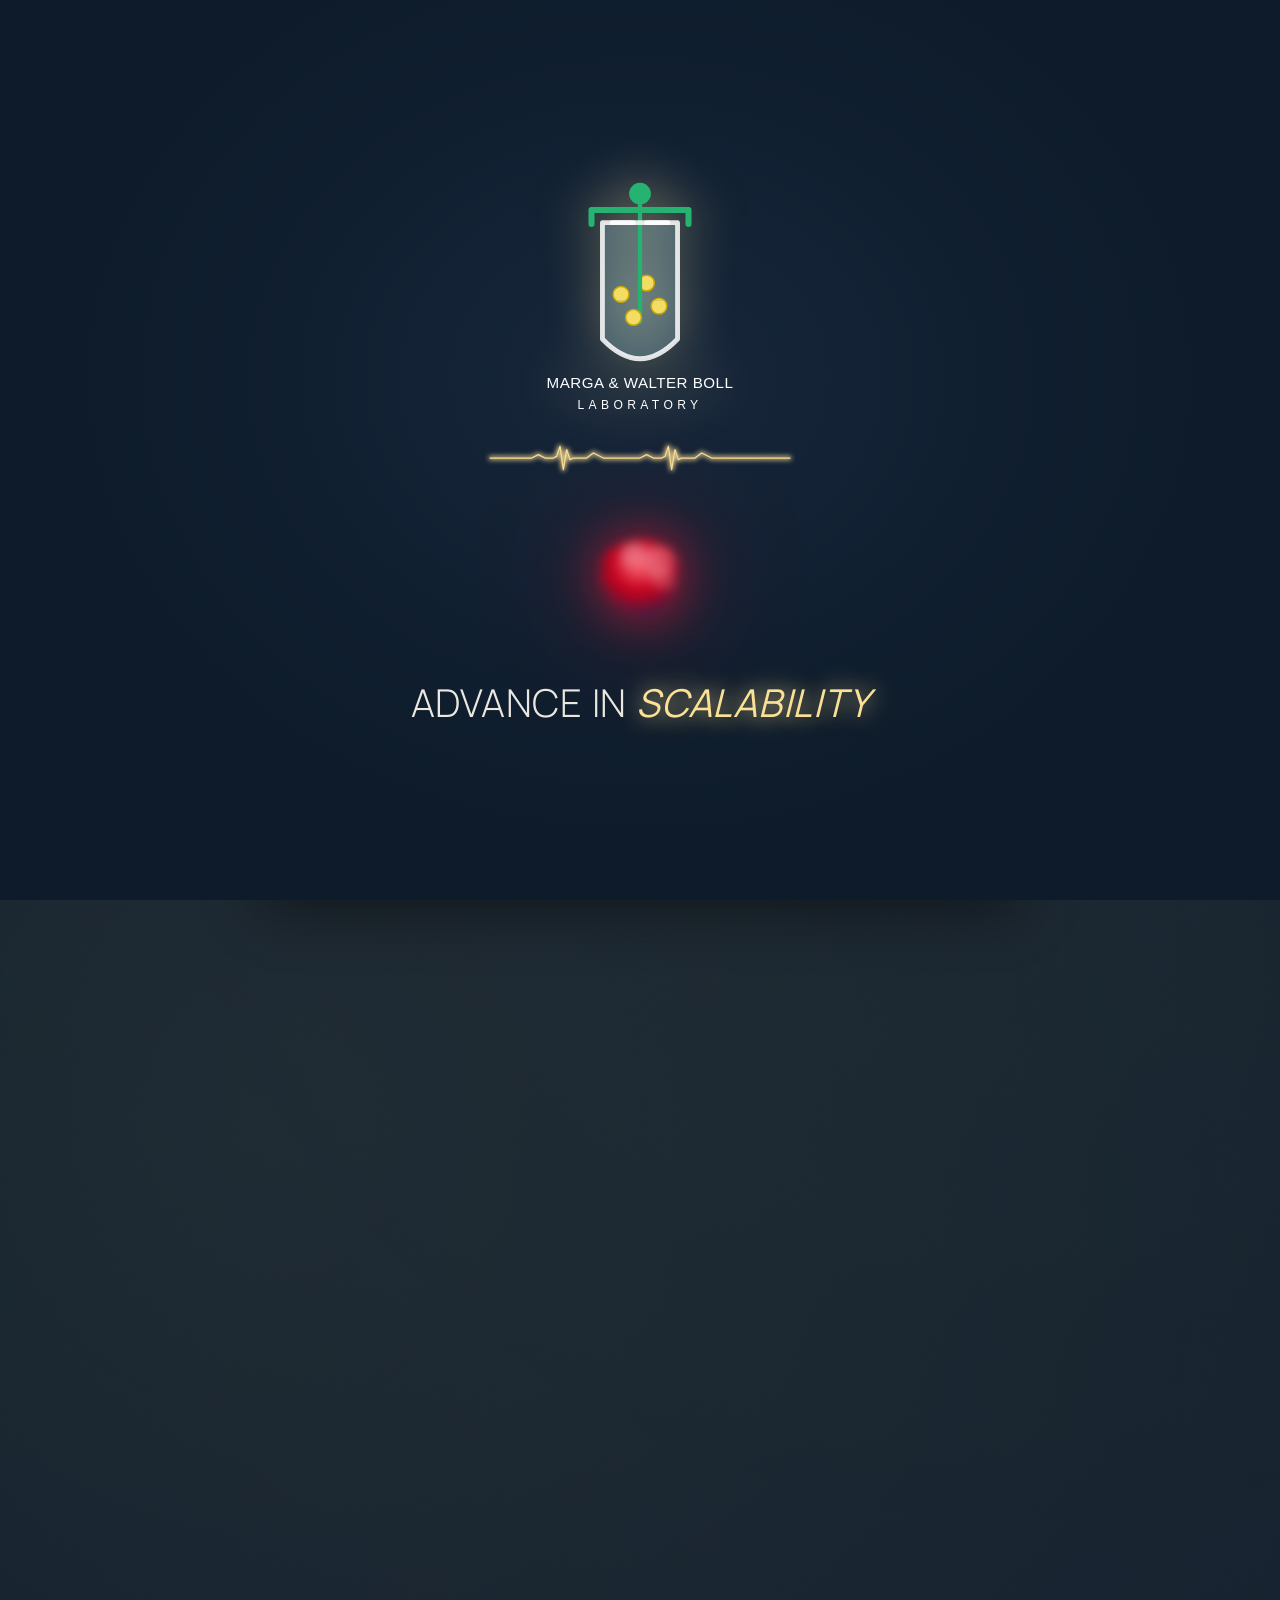
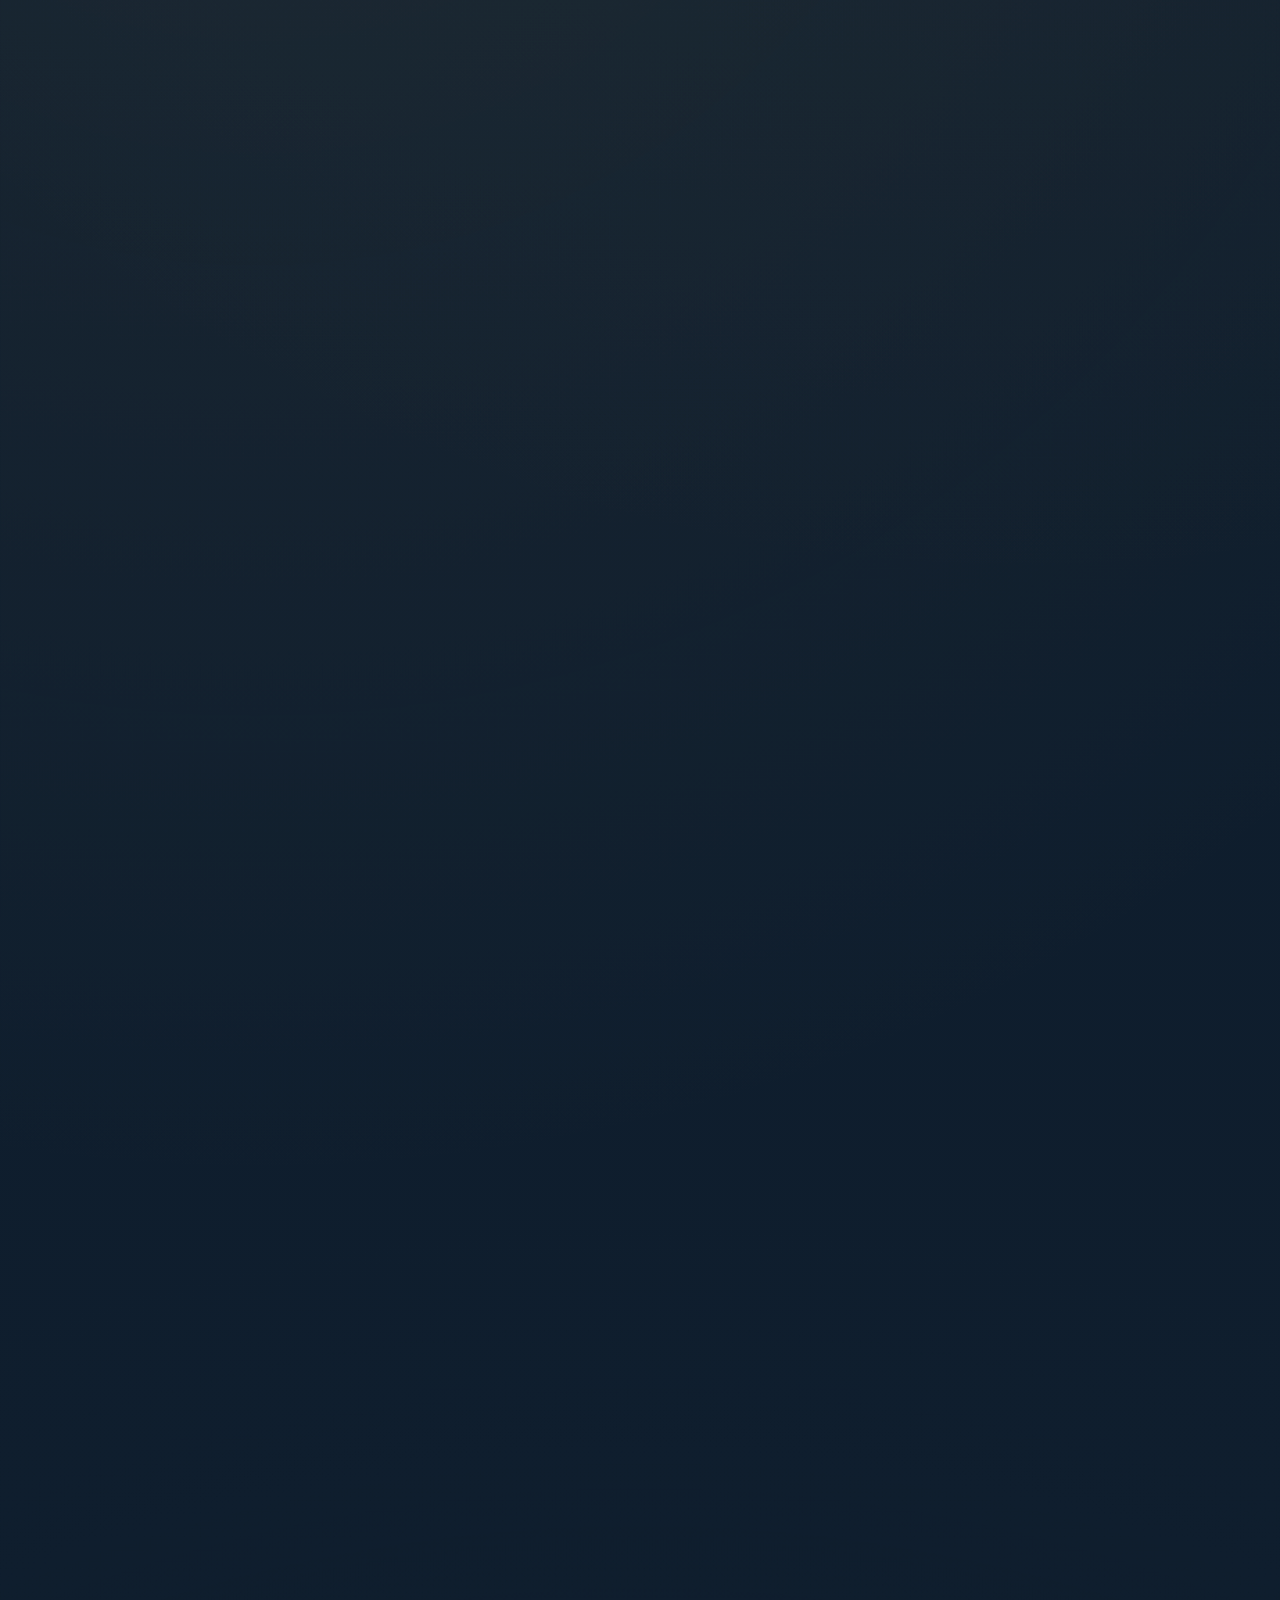
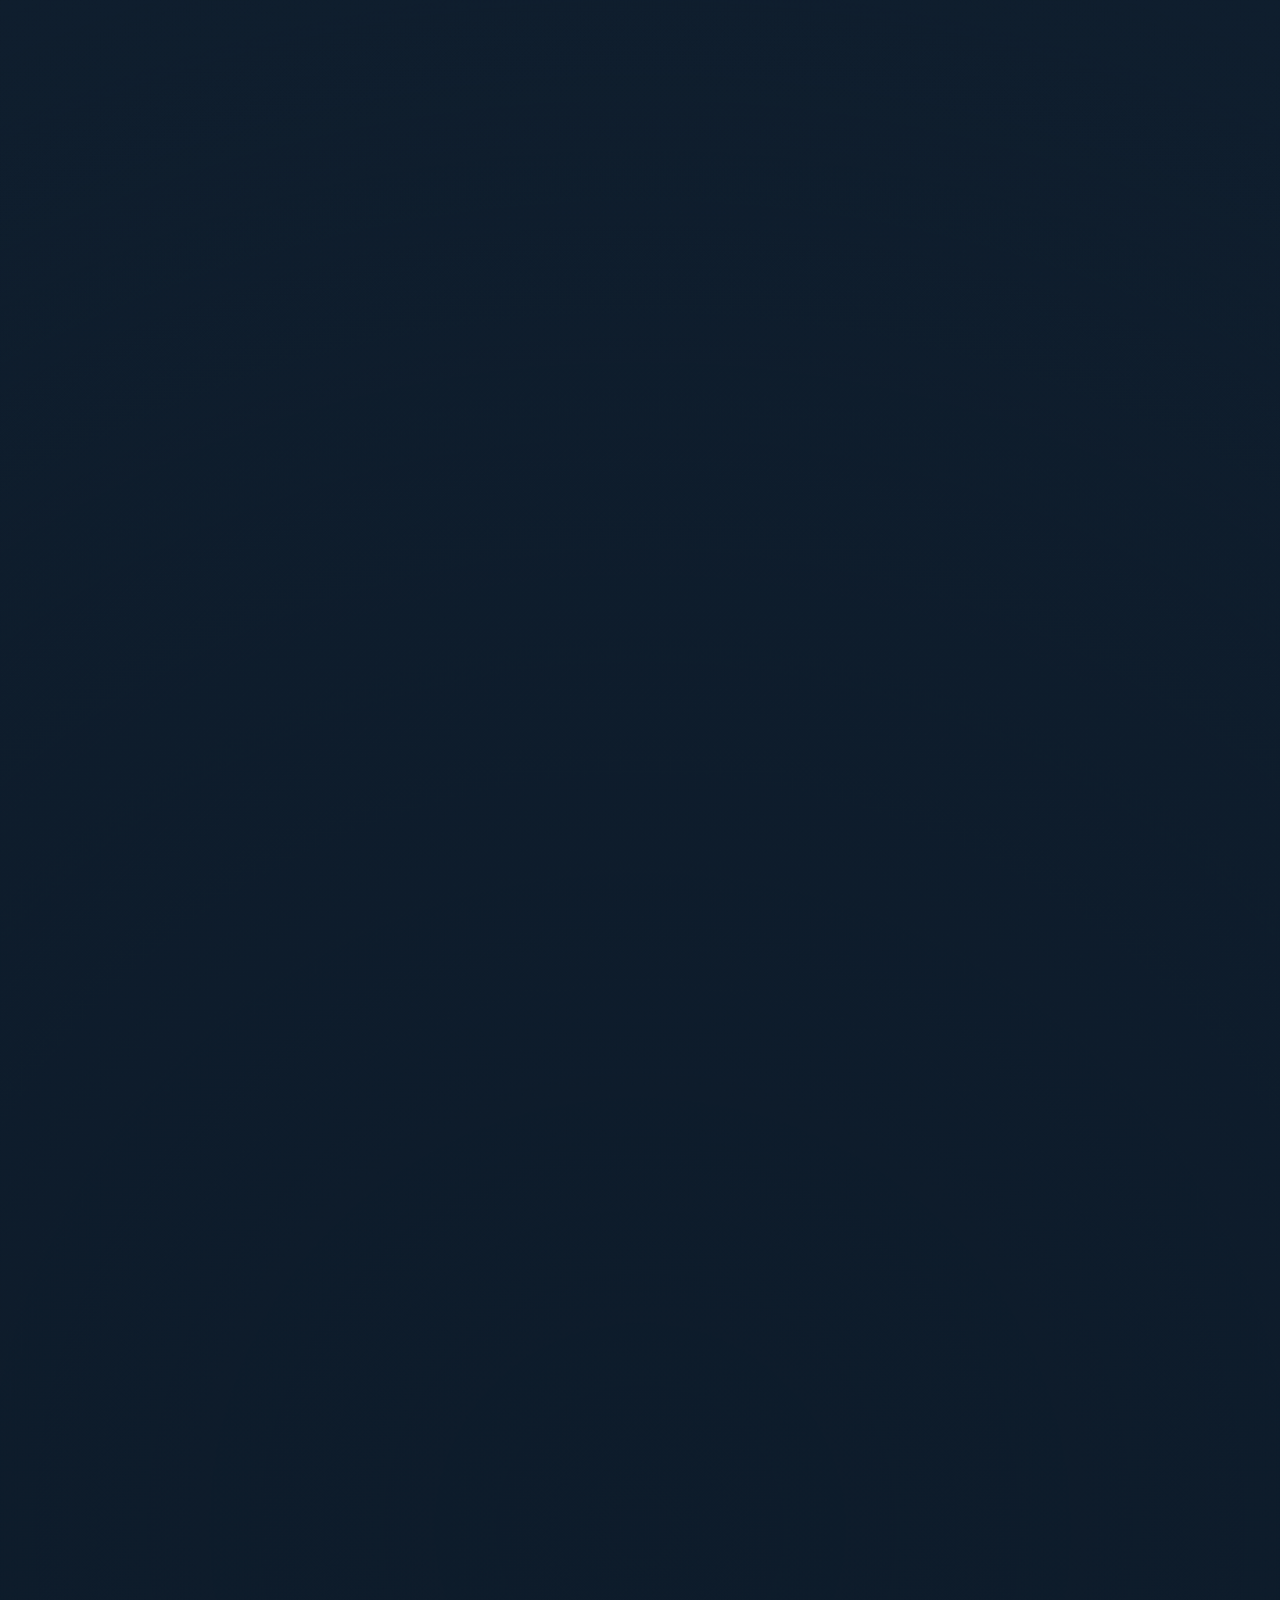
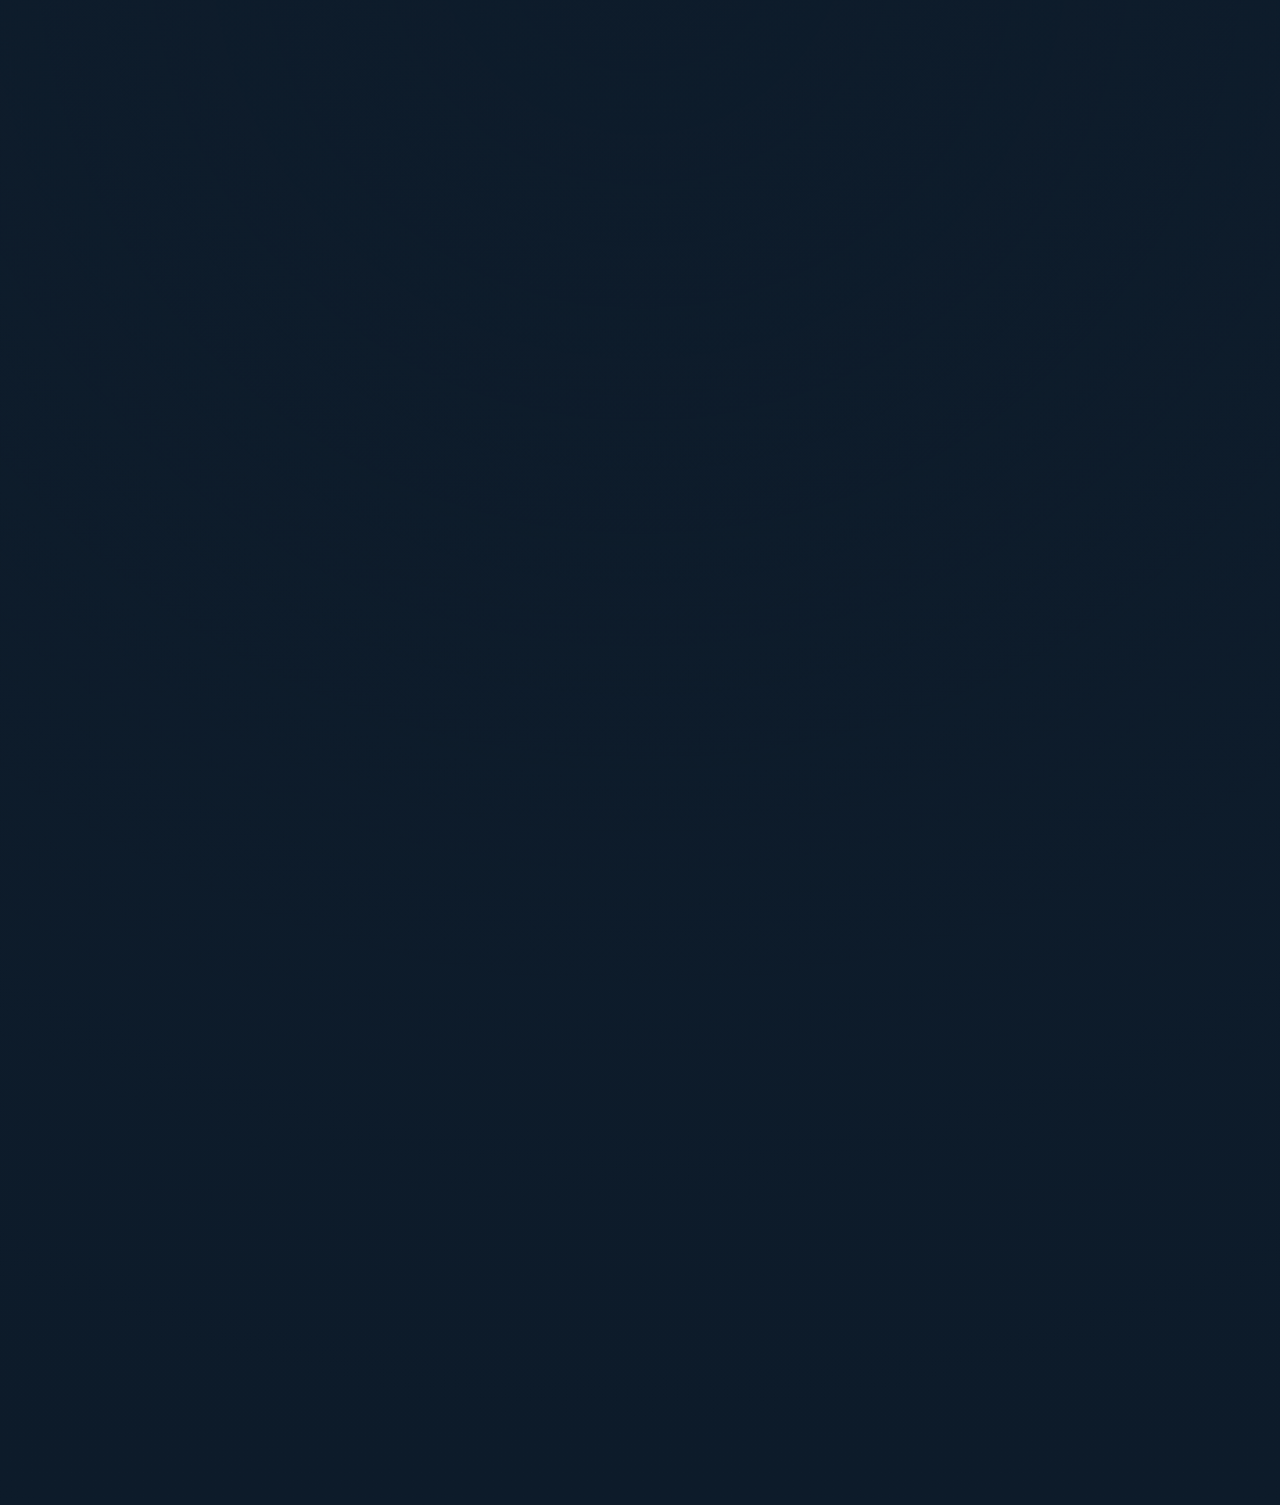
==== index.html @ 801093e0 "Limit start page to two fonts Collapse the home page typography to a single body font (Manrope) thro" ====
<!DOCTYPE html>
<html lang="en" class="loading">
<head>
<meta charset="UTF-8" />
<meta name="viewport" content="width=device-width, initial-scale=1.0" />
<title>MWB Lab — Scalable Cardiac Tissue Engineering</title>
<meta name="description" content="The MWB Lab develops human iPSC-derived cardiac cells and organoids for regenerative medicine and translational cardiac therapy.">
<script>
/* Decide before paint whether to show the splash.
   Show only on first visit to the site or on a hard refresh.
   Skip it on any in-site navigation (clicking home from another page,
   back/forward, or clicking home while already on home). */
(function(){
  try {
    var isReload = false;
    var navEntries = performance.getEntriesByType && performance.getEntriesByType('navigation');
    if(navEntries && navEntries.length){
      var t = navEntries[0].type;
      if(t === 'reload') isReload = true;
      // 'back_forward' counts as in-site navigation, treat like normal nav
    } else if(performance.navigation && performance.navigation.type === 1){
      isReload = true;
    }

    var visited = false;
    try { visited = sessionStorage.getItem('mwbVisited') === '1'; } catch(e){}

    // Fallback: if we came from a same-origin page, the user is already in the site.
    var sameOriginReferrer = false;
    try {
      if(document.referrer){
        var ref = new URL(document.referrer);
        if(ref.origin === location.origin) sameOriginReferrer = true;
      }
    } catch(e){}

    var skip = !isReload && (visited || sameOriginReferrer);
    if(skip){
      document.documentElement.classList.add('skip-splash');
      document.documentElement.classList.remove('loading');
    }
    try { sessionStorage.setItem('mwbVisited', '1'); } catch(e){}
  } catch(e){}
})();
</script>
<link rel="preconnect" href="https://fonts.googleapis.com">
<link rel="preconnect" href="https://fonts.gstatic.com" crossorigin>
<link href="https://fonts.googleapis.com/css2?family=Cormorant+Garamond:ital,wght@0,300;0,400;0,500;0,600;1,300;1,400;1,500&family=JetBrains+Mono:wght@400;500&family=Manrope:wght@300;400;500;600&display=swap" rel="stylesheet">
<link rel="stylesheet" href="site.css?v=43">
<style>
/* =========================================================
   HOME-ONLY STYLES
   ========================================================= */

/* ---------- splash — brand reveal + heartbeat ---------- */
#intro{
  position:fixed; inset:0; z-index:10000;
  background:
    radial-gradient(ellipse at 50% 42%, rgba(30,48,72,.55) 0%, rgba(13,27,42,0) 62%),
    #0D1B2A;
  display:flex; align-items:center; justify-content:center; flex-direction:column;
  gap:26px;
  padding:32px 24px;
  text-align:center;
  transition:opacity 1s cubic-bezier(.19,1,.22,1), visibility 1s cubic-bezier(.19,1,.22,1);
}
#intro.done{opacity:0; visibility:hidden; pointer-events:none}
html.skip-splash #intro{display:none !important}

/* Logo */
.splash-logo{
  width:200px; height:auto;
  opacity:0;
  filter:drop-shadow(0 0 0 transparent);
  animation:logoIn 1.6s cubic-bezier(.19,1,.22,1) .2s forwards;
}
@keyframes logoIn{
  0%{opacity:0; filter:drop-shadow(0 0 0 transparent); transform:scale(.92)}
  100%{opacity:1; filter:drop-shadow(0 0 26px rgba(251,225,150,.7)); transform:scale(1)}
}

/* Heartbeat line */
.splash-pulse{
  width:300px; height:32px;
  opacity:0;
  animation:pulseIn .6s ease .8s forwards;
}
@keyframes pulseIn{to{opacity:1}}

.splash-pulse svg{
  width:100%; height:100%;
  overflow:visible;
}
.splash-line{
  fill:none;
  stroke:#FBE196;
  stroke-width:1.5;
  stroke-linecap:round;
  stroke-linejoin:round;
  stroke-dasharray:500;
  stroke-dashoffset:500;
  animation:drawLine 3s cubic-bezier(.4,0,.2,1) 1s forwards;
}
@keyframes drawLine{
  to{stroke-dashoffset:0}
}
/* Glow trace behind the line */
.splash-glow{
  fill:none;
  stroke:rgba(251,225,150,.95);
  stroke-width:4;
  stroke-linecap:round;
  stroke-linejoin:round;
  stroke-dasharray:500;
  stroke-dashoffset:500;
  filter:blur(3px);
  animation:drawLine 3s cubic-bezier(.4,0,.2,1) 1s forwards;
}

/* Heart image — sits below the ECG pulse, beats in sync with the
   two QRS complexes embedded in the pulse path (R-waves near
   x=84 and x=214 of the 360-wide viewBox → ~23% and ~59% of the
   3s draw animation). */
.splash-heart{
  width:148px; height:148px;
  object-fit:contain;
  border-radius:50%;
  opacity:0;
  transform-origin:center center;
  filter:
    drop-shadow(0 0 26px rgba(220,30,60,.85))
    drop-shadow(0 0 58px rgba(180,10,40,.45));
  animation:
    heartFadeIn .6s ease 1s forwards,
    ecgHeartbeat 3s cubic-bezier(.4,0,.2,1) 1s forwards;
}
@keyframes heartFadeIn{
  to{opacity:1}
}
/* Two-beat sequence matched to the splash-line draw timing.
   Peaks at 23% and 59% align with the two R-waves of the ECG path. */
@keyframes ecgHeartbeat{
  0%   {transform:scale(1)}
  18%  {transform:scale(1.05)}
  23%  {transform:scale(1.22)}
  30%  {transform:scale(1.08)}
  40%  {transform:scale(1)}
  55%  {transform:scale(1.05)}
  59%  {transform:scale(1.22)}
  66%  {transform:scale(1.08)}
  75%  {transform:scale(1)}
  100% {transform:scale(1)}
}

/* Tagline under the heart */
.splash-tagline{
  display:flex; flex-direction:column; align-items:center; gap:14px;
  margin-top:6px;
  opacity:0;
  animation:taglineIn 1.1s cubic-bezier(.19,1,.22,1) 2.2s forwards;
}
.splash-tagline .rule{
  width:42px; height:1px;
  background:#FBE196;
  transform:scaleX(0); transform-origin:center;
  animation:taglineRule .9s cubic-bezier(.19,1,.22,1) 2.2s forwards;
}
.splash-tagline .label{
  font-family:"JetBrains Mono", monospace;
  font-size:1.4rem;
  letter-spacing:.32em;
  text-transform:uppercase;
  color:#FBE196;
  text-shadow:0 0 16px rgba(251,225,150,.8), 0 0 32px rgba(251,225,150,.5);
}
.splash-tagline .line{
  font-family:var(--serif, "Cormorant Garamond", Georgia, serif);
  font-weight:300;
  font-size:2.4rem;
  line-height:1.22;
  letter-spacing:.02em;
  text-transform:uppercase;
  color:rgba(244,240,232,.96);
  margin:0;
}
.splash-tagline .line em{
  font-style:italic;
  font-weight:400;
  color:#FBE196;
  text-shadow:0 0 20px rgba(251,225,150,.75), 0 0 40px rgba(251,225,150,.45);
}
@keyframes taglineIn{to{opacity:1}}
@keyframes taglineRule{to{transform:scaleX(1)}}

@media (max-width:600px){
  #intro{gap:20px; padding:24px 18px}
  .splash-logo{width:160px}
  .splash-pulse{width:240px}
  .splash-heart{width:124px; height:124px}
  .splash-tagline .line{font-size:1.7rem}
  .splash-tagline .label{font-size:1.05rem}
}

@media (prefers-reduced-motion:reduce){#intro{display:none}}

/* ---------- hero ---------- */
.hero{
  min-height:100svh;
  max-width:var(--max);
  margin:0 auto;
  padding:120px 56px 80px;
  display:grid;
  grid-template-columns:minmax(0,.88fr) minmax(0,1.22fr);
  gap:64px;
  align-items:center;
}
.hero h1{margin:0 0 24px; max-width:13ch}
.hero .cta-row{display:flex; gap:10px; align-items:center; flex-wrap:wrap; margin-top:36px}

/* hero visual — the organoid viewer */
.hero-viewer{
  position:relative;
  width:100%;
  max-width:720px;
  justify-self:end;
  display:flex;
  flex-direction:column;
  gap:12px;
}
.viewer-frame{
  position:relative;
  width:100%;
  aspect-ratio:4/3.8;
  border-radius:4px; overflow:hidden;
  background:var(--bone-2);
  box-shadow:
    0 1px 0 rgba(255,255,255,.6) inset,
    0 0 0 1px var(--line),
    0 48px 96px -32px rgba(20,23,26,.28),
    0 24px 48px -20px rgba(20,23,26,.16);
  transform:scale(.94); opacity:0;
  transition:transform 1.6s var(--ease) .35s, opacity 1.2s var(--ease) .35s;
  cursor:none;
}
html:not(.loading) .viewer-frame{transform:scale(1); opacity:1}
.viewer-frame:has(.hero-video){cursor:default; background:#0a0d10}
.hero-video{
  position:absolute; inset:0; z-index:2;
  width:100%; height:100%; object-fit:cover; display:block;
}
.viewer-frame::before{
  content:""; position:absolute; inset:0;
  background:
    radial-gradient(ellipse at 50% 40%, transparent 40%, rgba(20,23,26,.08) 100%),
    linear-gradient(180deg, rgba(255,255,255,.4), transparent 20%);
  z-index:3; pointer-events:none;
}
.viewer-bg{
  position:absolute; inset:0;
  background-size:cover; background-position:center;
  opacity:0; transform:scale(1.08);
  transition:opacity 1.2s var(--ease), transform 1.6s var(--ease);
  mix-blend-mode:multiply;
  filter:saturate(.65) contrast(.95);
}
.viewer-bg.on{opacity:.45; transform:scale(1)}
.channel-stage{position:absolute; inset:0; z-index:2}
.channel{position:absolute; inset:0; opacity:0; transition:opacity 1.1s var(--ease)}
.channel.on{opacity:1}
.layer{
  position:absolute; left:50%; top:50%; transform:translate(-50%,-50%);
  width:86%;
  transition:transform 1.4s var(--ease), opacity 1.2s var(--ease), filter 1.2s var(--ease);
}
.channel .back{opacity:.22; filter:blur(22px) saturate(1.2); transform:translate(-52%,-48%) scale(1.08) rotate(-1.6deg)}
.channel .mid{opacity:.55; filter:blur(4px); transform:translate(-49%,-50.6%) scale(1.02) rotate(.6deg)}
.channel .front{opacity:1; filter:drop-shadow(0 24px 40px rgba(20,23,26,.18))}
.channel:not(.on) .layer{opacity:0}

.hud-top{
  position:absolute; top:20px; left:22px; right:22px; z-index:10;
  display:flex; justify-content:space-between; align-items:flex-start;
  font-family:"JetBrains Mono",monospace;
  font-size:.68rem; color:var(--ink-2); letter-spacing:.04em;
  opacity:0; transition:opacity 1s var(--ease) 1.1s;
}
html:not(.loading) .hud-top{opacity:1}
.hud-top .left, .hud-top .right{display:flex; flex-direction:column; gap:4px}
.hud-top .right{text-align:right}
.hud-top .sm{color:var(--muted); font-size:.62rem; text-transform:uppercase; letter-spacing:.12em}

.crosshair{
  position:absolute; top:50%; left:50%; transform:translate(-50%,-50%);
  width:18px; height:18px; z-index:10; pointer-events:none;
  opacity:0; transition:opacity 1s var(--ease) 1.1s;
}
html:not(.loading) .crosshair{opacity:.4}
.crosshair::before, .crosshair::after{content:""; position:absolute; background:var(--ink)}
.crosshair::before{left:50%; top:0; bottom:0; width:1px; transform:translateX(-50%)}
.crosshair::after{top:50%; left:0; right:0; height:1px; transform:translateY(-50%)}

.hud-bot{
  position:absolute; bottom:22px; left:22px; right:22px; z-index:10;
  display:flex; justify-content:space-between; align-items:flex-end;
  font-family:"JetBrains Mono",monospace; font-size:.68rem;
  opacity:0; transition:opacity 1s var(--ease) 1.1s;
}
html:not(.loading) .hud-bot{opacity:1}
.scale-bar{display:flex; flex-direction:column; gap:4px; color:var(--ink-2)}
.scale-bar .bar{width:70px; height:2px; background:var(--ink); position:relative}
.scale-bar .bar::before, .scale-bar .bar::after{content:""; position:absolute; top:-3px; width:1px; height:8px; background:var(--ink)}
.scale-bar .bar::before{left:0}
.scale-bar .bar::after{right:0}
.scale-bar span{font-size:.62rem; color:var(--muted); letter-spacing:.08em}
.channel-label{color:var(--ink-2); text-align:right; display:flex; flex-direction:column; gap:4px}
.channel-label .sm{color:var(--muted); font-size:.62rem; text-transform:uppercase; letter-spacing:.12em}

/* ---------- key strengths ---------- */
/* Title and lede fill the wider left column; the '01 — Key
   strengths' eyebrow and meta list sit in the narrower right column. */
#strengths .sec-head{
  grid-template-columns:minmax(0,1.15fr) minmax(0,.85fr);
}
#strengths .sec-head .eyebrow{
  justify-self:start;
  align-self:start;
}
#strengths .sec-head .head-left{
  display:flex;
  flex-direction:column;
  gap:40px;
  align-self:end;
  justify-self:end;
}
#strengths .sec-head .head-meta{
  display:grid;
  grid-template-columns:auto 1fr;
  gap:14px 28px;
  margin:0;
  max-width:420px;
}
#strengths .sec-head .head-meta dt{
  font-family:"JetBrains Mono",monospace;
  color:var(--muted);
  text-transform:uppercase;
  letter-spacing:.1em;
  font-size:.64rem;
  align-self:baseline;
}
#strengths .sec-head .head-meta dd{
  margin:0;
  color:var(--ink-2);
  font-size:.95rem;
  line-height:1.5;
}
#strengths .sec-head .sec-lede{
  text-align:justify;
  text-justify:inter-word;
  hyphens:auto;
  max-width:none;
}
@media (max-width:1100px){
  #strengths .sec-head{grid-template-columns:1fr}
  #strengths .sec-head .eyebrow{justify-self:start}
  #strengths .sec-head .head-meta{max-width:none}
  #strengths .sec-head .sec-lede{
    text-align:left;
    text-justify:auto;
    hyphens:none;
  }
}

#news-preview .sec-head .sec-lede{
  max-width:none !important;
}

.strengths-grid{
  display:grid;
  grid-template-columns:repeat(3, 1fr);
  gap:16px;
}
.strength{
  padding:32px;
  border:1px solid var(--line);
  border-radius:2px;
  background:rgba(244,240,232,.5);
  transition:border-color .4s var(--ease), transform .5s var(--ease);
  display:flex; flex-direction:column; gap:16px;
  min-height:220px;
}
.strength:hover{border-color:var(--line-strong); transform:translateY(-2px)}
.strength .icon{display:none}
.strength h3{
  font-family:var(--serif);
  font-variation-settings:"opsz" 144;
  font-weight:400;
  font-size:1.22rem;
  letter-spacing:-0.01em;
  margin:0;
}
.strength h3 em{font-style:italic}
.strength .year{
  font-family:"JetBrains Mono",monospace;
  font-size:.66rem; letter-spacing:.1em;
  color:var(--muted); text-transform:uppercase;
}
.strength p{margin:0; font-size:1.06rem; line-height:1.6; color:var(--ink-2)}

/* ---------- why it matters ---------- */
.why{
  display:block;
}
.why .quote{
  font-size:1.32rem;
  line-height:1.62;
  font-weight:400;
  color:var(--ink-2);
  margin:0;
  max-width:none;
}
.why .quote em{font-style:italic; font-weight:500}
.why-diagram{display:none}

/* ---------- research platforms ---------- */
#platforms .sec-head .sec-lede{
  max-width:none;
}
.platforms-grid{
  display:grid;
  grid-template-columns:repeat(2, 1fr);
  gap:16px;
}
.platform{
  padding:40px;
  border:1px solid var(--line);
  border-radius:2px;
  background:rgba(244,240,232,.5);
  display:block;
  transition:border-color .4s var(--ease), transform .5s var(--ease);
}
.platform:hover{border-color:var(--line-strong); transform:translateY(-2px)}
.platform .num{
  font-family:"JetBrains Mono",monospace;
  font-size:.66rem; letter-spacing:.12em; text-transform:uppercase;
  color:var(--muted);
  margin-bottom:20px;
  display:flex; gap:14px; align-items:center;
}
.platform .num::before{content:""; width:24px; height:1px; background:var(--ink); opacity:.5}
.platform h3{
  font-family:var(--serif);
  font-variation-settings:"opsz" 144;
  font-weight:400;
  font-size:1.6rem;
  letter-spacing:-0.015em;
  margin:0 0 14px;
  max-width:14ch;
}
.platform h3 em{font-style:italic}
.platform p{font-size:1.06rem; line-height:1.62; color:var(--ink-2); margin:0; max-width:42ch}
.platform .glyph{display:none}

/* ---------- latest news ---------- */
.news-grid{
  display:grid;
  grid-template-columns:repeat(3,1fr);
  gap:16px;
}
.news-item{
  padding:28px;
  border:1px solid var(--line);
  border-radius:2px;
  background:rgba(244,240,232,.5);
  transition:border-color .4s var(--ease), transform .5s var(--ease);
  display:flex; flex-direction:column; gap:16px;
  min-height:220px;
  cursor:pointer;
}
.news-item:hover{border-color:var(--line-strong); transform:translateY(-2px)}
.news-item .tag{
  font-family:"JetBrains Mono",monospace;
  font-size:.62rem; letter-spacing:.14em; text-transform:uppercase;
  color:var(--muted);
  display:flex; gap:14px; align-items:center;
}
.news-item .tag::before{content:""; width:20px; height:1px; background:var(--ink); opacity:.5}
.news-item h3{
  font-family:var(--serif);
  font-variation-settings:"opsz" 144;
  font-weight:400;
  font-size:1.22rem;
  letter-spacing:-0.01em;
  margin:0; flex:1;
}
.news-item .date{
  font-family:"JetBrains Mono",monospace;
  font-size:.66rem; color:var(--muted); letter-spacing:.04em;
  padding-top:14px; border-top:1px solid var(--line);
}

/* ---------- join cta ---------- */
.join-cta{
  max-width:var(--max);
  margin:80px auto 0;
  padding:96px 48px;
  display:grid;
  grid-template-columns:minmax(0,1.1fr) minmax(0,.9fr);
  gap:80px;
  align-items:center;
  border-top:1px solid var(--line);
}
.join-cta h2{margin:24px 0 28px; max-width:14ch}
.join-cta p{font-size:1.08rem; line-height:1.62; color:var(--ink-2); max-width:46ch; margin:0 0 28px}

/* responsive for home-specific */
@media (max-width:1100px){
  .hero{grid-template-columns:1fr; gap:48px; padding:108px 28px 60px; min-height:auto}
  .hero h1{max-width:none}
  .hero-viewer{max-width:620px; justify-self:center; width:100%}
  .strengths-grid{grid-template-columns:repeat(2,1fr)}
  .platforms-grid{grid-template-columns:1fr}
  .platform p{max-width:none}
  .why .quote{max-width:none}
  .news-grid{grid-template-columns:1fr}
  .join-cta{grid-template-columns:1fr; gap:32px; padding:64px 28px}
  .join-cta h2{max-width:none}
  .join-cta p{max-width:none}
}
@media (max-width:680px){
  .strengths-grid{grid-template-columns:1fr}
}
@media (max-width:600px){
  .hero{padding:88px 16px 48px; gap:32px}
  .hero h1{max-width:none; font-size:2rem; line-height:1.1}
  .hero .lede{max-width:none; font-size:.88rem; line-height:1.55}
  .hero .eyebrow{font-size:.58rem}
  .strength{gap:10px; padding:24px; min-height:0}
  .platform{padding:24px; min-height:0}
  .platform h3{max-width:none}
  .news-item{padding:22px; min-height:0; gap:12px}
}

</style>
<link rel="stylesheet" href="site_v4blend.css?v=19">
  <link rel="icon" type="image/x-icon" href="favicon.ico">
  <link rel="icon" type="image/svg+xml" href="favicon.svg">
  <link rel="apple-touch-icon" sizes="192x192" href="favicon-192.png">
  <style>
  /* ============================================================
     START-PAGE TYPOGRAPHY — two fonts only
     One font throughout (Manrope / sans), with Cormorant (serif)
     reserved as the single highlight for the large display
     headings and card titles. This removes the monospace labels
     and the stray serif used on the footer tagline and the
     image-tile titles, which made the page look mixed.
     Scoped to body[data-page="index"] so subpages are unaffected.
     ============================================================ */
  body[data-page="index"] *:not(#_){
    font-family:var(--sans,"Manrope",system-ui,sans-serif)!important;
  }
  body[data-page="index"] .display:not(#_),
  body[data-page="index"] .display *:not(#_),
  body[data-page="index"] .card h3:not(#_){
    font-family:var(--serif,"Cormorant Garamond",Georgia,serif)!important;
  }
  </style>
</head>
<body data-page="index">

<!-- ========== SPLASH ========== -->
<div id="intro">
  <img src="bioreactor_single_color_orbit.svg" alt="" class="splash-logo">
  <div class="splash-pulse">
    <svg viewBox="0 0 360 32">
      <path class="splash-glow" d="M0,16 L50,16 L58,12 L66,16 L76,16 L80,14 L84,2 L88,30 L92,6 L96,18 L100,16 L116,16 L124,10 L136,16 L180,16 L188,12 L196,16 L206,16 L210,14 L214,2 L218,30 L222,6 L226,18 L230,16 L246,16 L254,10 L266,16 L360,16"/>
      <path class="splash-line" d="M0,16 L50,16 L58,12 L66,16 L76,16 L80,14 L84,2 L88,30 L92,6 L96,18 L100,16 L116,16 L124,10 L136,16 L180,16 L188,12 L196,16 L206,16 L210,14 L214,2 L218,30 L222,6 L226,18 L230,16 L246,16 L254,10 L266,16 L360,16"/>
    </svg>
  </div>
  <img class="splash-heart" src="6806dbfc1df5e49ceefa3cc2_00.png" alt="Beating heart">
  <div class="splash-tagline">
    <p class="line">ADVANCE IN <em>SCALABILITY</em></p>
  </div>
</div>

<!-- ========== AMBIENT BG ========== -->
<div id="ambient">
  <div class="bg on" data-bg="0" style="background-image:url('bg_merged.webp')"></div>
  <div class="bg" data-bg="1" style="background-image:url('bg_nuclei.webp')"></div>
  <div class="bg" data-bg="2" style="background-image:url('bg_actinin.webp')"></div>
  <div class="bg" data-bg="3" style="background-image:url('bg_rfp.webp')"></div>
  <div class="bg" data-bg="4" style="background-image:url('bg_vwf.webp')"></div>
</div>
<div class="vignette"></div>
<div class="grain"></div>

<!-- ========== TOPBAR ========== -->
<header class="topbar">
  <a href="index.html" class="brand-logo"><img src="log_animated.svg?v=3" alt="Marga &amp; Walter Boll Laboratory" class="logo-img"></a>
  <nav class="nav">
    <a href="index.html" aria-current="page">Home</a>
    <a href="research.html">R&amp;D</a>
    <a href="translational.html">Translational</a>
    <a href="publications.html">Publications</a>
    <a href="team.html">Team</a>
    <a href="sponsors.html">Sponsors</a>
    <a href="news.html">News</a>
    <a href="contact.html">Contact</a>
  </nav>
  <div class="meta-right">
    <a class="uni-seal" href="https://portal.uni-koeln.de/en/uoc-home" target="_blank" rel="noopener noreferrer" aria-label="University of Cologne"><img src="uni-koeln-seal.png?v=1" alt="University of Cologne"></a>
  </div>
  <button class="menu-toggle" aria-label="Menu" aria-expanded="false">
    <span></span><span></span><span></span>
  </button>
</header>
<div class="progress"><span id="progressFill"></span></div>

<!-- ========== HERO ========== -->
<section class="hero" id="hero" data-bg="0">
  <div class="hero-copy">
    <h1 class="display split" data-split>Scalable cardiac tissue engineering for <em>regenerative medicine</em>.</h1>
    <p class="lede rv" style="--d:1.1s">
      The Marga-and-Walter-Boll Laboratory (MWBL) develops human iPSC-derived
      cardiac cells and organoids for regenerative medicine and translational
      cardiac therapy. We build scalable,
      clinically relevant systems to support safe regenerative therapies, disease
      modeling, and drug testing.
    </p>
    <div class="cta-row rv" style="--d:1.3s">
      <a class="btn primary" href="research.html">
        Explore research
        <svg class="arrow" viewBox="0 0 14 14" fill="none" stroke="currentColor" stroke-width="1.4"><path d="M1 7h12M8 2l5 5-5 5"/></svg>
      </a>
      <a class="btn ghost" href="publications.html">Publications</a>
    </div>
  </div>

  <div class="hero-viewer">
    <div class="viewer-frame">
      <video class="hero-video" autoplay muted loop playsinline preload="metadata"
             aria-label="Human iPSC-derived cardiac organoid">
        <source src="images/RD/video.mp4" type="video/mp4">
      </video>
    </div>
  </div>
</section>

<!-- ========== KEY STRENGTHS ========== -->
<section class="sec" id="strengths" data-bg="2">
  <div class="sec-head">
    <div>
      <h2 class="display" data-split-on-reveal>What the lab is <em>known for</em>.</h2>
      <p class="sec-lede rv">
        A decade of work building the cellular, tissue, and translational infrastructure
        for scalable cardiac regenerative medicine — from iPSC-derived cell production to
        validated large-animal safety data.
      </p>
    </div>
    <div class="head-left">
      <dl class="head-meta rv">
        <dt>Focus</dt>
        <dd>Cardiac regenerative medicine</dd>
        <dt>Pipeline</dt>
        <dd>iPSC → cells → tissue → large-animal</dd>
        <dt>Capabilities</dt>
        <dd>Eight core platforms</dd>
        <dt>Track record</dt>
        <dd>A decade of translational work</dd>
      </dl>
    </div>
  </div>

  <div class="strengths-grid">
    <div class="strength rv">
      <div class="icon" aria-hidden="true">
        <svg viewBox="0 0 36 36"><circle cx="18" cy="18" r="11"/><circle cx="18" cy="18" r="4"/><path d="M7 18h-3M32 18h-3M18 7v-3M18 32v-3"/></svg>
      </div>
      <div class="year">2019</div>
      <h3>Scalable iPSC-derived <em>cardiomyocytes</em></h3>
      <p>Robust, reproducible production of human cardiomyocytes from pluripotent stem cells at a scale compatible with therapeutic and drug-testing applications.</p>
    </div>

    <div class="strength rv">
      <div class="icon" aria-hidden="true">
        <svg viewBox="0 0 36 36"><path d="M6 22c2-6 6-10 12-10s10 4 12 10"/><circle cx="12" cy="22" r="2.2"/><circle cx="24" cy="22" r="2.2"/><circle cx="18" cy="16" r="2.2"/></svg>
      </div>
      <div class="year">2022</div>
      <h3>Human iPSC-derived <em>endothelial cells</em></h3>
      <p>Differentiation protocols yielding functional endothelial cells for building vascularized cardiac constructs and supporting tissue perfusion.</p>
    </div>

    <div class="strength rv">
      <div class="icon" aria-hidden="true">
        <svg viewBox="0 0 36 36"><circle cx="18" cy="18" r="12"/><circle cx="13" cy="15" r="2"/><circle cx="22" cy="14" r="2"/><circle cx="18" cy="22" r="2"/><circle cx="24" cy="22" r="2"/></svg>
      </div>
      <div class="year">2026</div>
      <h3>Self-organizing <em>cardiac organoids</em></h3>
      <p>Three-dimensional cardiac microtissues resolving nuclei, sarcomere, lineage and emerging vasculature in a single scalable specimen.</p>
    </div>

    <div class="strength rv">
      <div class="icon" aria-hidden="true">
        <svg viewBox="0 0 36 36"><path d="M18 29s-10-6-10-14a6 6 0 0 1 10-4 6 6 0 0 1 10 4c0 8-10 14-10 14z"/></svg>
      </div>
      <div class="year">Validated</div>
      <h3>Porcine myocardial infarction <em>model</em></h3>
      <p>Translational validation in an acute myocardial infarction porcine model, demonstrating cell and tissue behaviour in a clinically relevant large-animal system.</p>
    </div>

    <div class="strength rv">
      <div class="icon" aria-hidden="true">
        <svg viewBox="0 0 36 36"><path d="M6 28V10l6-4 6 4 6-4 6 4v18"/><path d="M6 28h24"/><path d="M12 28v-10M24 28v-10"/></svg>
      </div>
      <div class="year">30 days</div>
      <h3>No arrhythmogenic effects <em>post-transplant</em></h3>
      <p>Safety confirmed thirty days after transplantation, a key prerequisite for moving cardiac cell therapies toward clinical use.</p>
    </div>

    <div class="strength rv">
      <div class="icon" aria-hidden="true">
        <svg viewBox="0 0 36 36"><circle cx="18" cy="18" r="10"/><path d="M18 8v5M18 23v5M8 18h5M23 18h5"/><circle cx="18" cy="18" r="2"/></svg>
      </div>
      <div class="year">Platform</div>
      <h3>Drug validation on <em>cardiac organoids</em></h3>
      <p>Organoid-based compound testing that captures contractility, conduction and cellular response in a humanized three-dimensional system.</p>
    </div>

    <div class="strength rv">
      <div class="icon" aria-hidden="true">
        <svg viewBox="0 0 36 36"><path d="M10 6c4 4 4 10 0 14s-4 10 0 14"/><path d="M26 6c-4 4-4 10 0 14s4 10 0 14"/><path d="M10 13h16M10 27h16"/></svg>
      </div>
      <div class="year">Capability</div>
      <h3>Genetic engineering <em>of cardiac cells</em></h3>
      <p>Targeted modification of iPSCs and cardiac lineages to introduce reporters, correct disease alleles, and probe mechanism in isogenic backgrounds.</p>
    </div>

    <div class="strength rv">
      <div class="icon" aria-hidden="true">
        <svg viewBox="0 0 36 36"><path d="M6 18c0-6 4-10 12-10s12 4 12 10-4 10-12 10S6 24 6 18z"/><path d="M6 18h24M18 8v20"/></svg>
      </div>
      <div class="year">Infrastructure</div>
      <h3>Hydrogel-based <em>culture systems</em></h3>
      <p>Tunable hydrogel matrices for 3D cell culture, tissue engineering, and the reconstitution of mechanical microenvironments that favour maturation.</p>
    </div>

    <div class="strength rv">
      <div class="icon" aria-hidden="true">
        <svg viewBox="0 0 36 36"><circle cx="13" cy="16" r="5"/><circle cx="23" cy="20" r="5"/><path d="M6 30c2-4 6-6 10-6M16 30c2-4 6-6 10-6"/></svg>
      </div>
      <div class="year">Cross-species</div>
      <h3>Horse and camel iPSC <em>research</em></h3>
      <p>Comparative stem cell work in large domestic species supporting novel regenerative therapies for skin injury and osteoarthritis.</p>
    </div>
  </div>
</section>

<!-- ========== WHY IT MATTERS ========== -->
<section class="sec" id="why" data-bg="3">
  <div class="sec-head">
    <div>
      <h2 class="display" data-split-on-reveal>Cardiovascular disease is <em>still the problem</em>.</h2>
    </div>
  </div>

  <div class="why">
    <p class="quote rv">
      Cardiovascular disease remains a major global health problem. We develop
      scalable and clinically relevant cardiac cell and tissue systems — the cellular
      building blocks, the 3D architectures, and the validation data — to support
      <em>safe regenerative therapies, disease modeling, and drug testing</em>.
    </p>
    <div class="why-diagram rv">
      <!-- heart connected to engineered tissue schematic -->
      <svg viewBox="0 0 420 280" xmlns="http://www.w3.org/2000/svg">
        <!-- heart on left -->
        <g transform="translate(80,140)">
          <path d="M0 30 C-30 -10,-60 -10,-60 20 C-60 50,-30 70,0 90 C30 70,60 50,60 20 C60 -10,30 -10,0 30 Z"/>
          <path d="M-20 20 L-5 40 L5 25 L20 45" stroke-width="1"/>
        </g>
        <!-- connector lines -->
        <g stroke-dasharray="3 4" opacity=".6">
          <path d="M150 140 L270 90"/>
          <path d="M150 140 L270 140"/>
          <path d="M150 140 L270 190"/>
        </g>
        <!-- engineered elements on right -->
        <g transform="translate(300,90)">
          <circle r="18"/>
          <circle cx="-6" cy="-4" r="3"/>
          <circle cx="6" cy="2" r="3"/>
          <circle cx="-2" cy="7" r="3"/>
        </g>
        <g transform="translate(300,140)">
          <rect x="-20" y="-14" width="40" height="28" rx="2"/>
          <line x1="-14" y1="-8" x2="14" y2="-8"/>
          <line x1="-14" y1="0" x2="14" y2="0"/>
          <line x1="-14" y1="8" x2="14" y2="8"/>
        </g>
        <g transform="translate(300,190)">
          <circle r="18"/>
          <path d="M-10 0 Q0 -10 10 0 Q0 10 -10 0"/>
        </g>
        <!-- labels -->
        <g font-family="JetBrains Mono, monospace" font-size="8" fill="#7a7369" letter-spacing=".8" stroke="none">
          <text x="80" y="245" text-anchor="middle">HEART</text>
          <text x="340" y="95" text-anchor="start">CARDIOMYOCYTES</text>
          <text x="340" y="145" text-anchor="start">ENG. TISSUE</text>
          <text x="340" y="195" text-anchor="start">ORGANOIDS</text>
        </g>
      </svg>
    </div>
  </div>
</section>

<!-- ========== RESEARCH PLATFORMS ========== -->
<section class="sec" id="platforms" data-bg="4">
  <div class="sec-head">
    <div>
      <h2 class="display" data-split-on-reveal>Four platforms, <em>one pipeline</em>.</h2>
      <p class="sec-lede rv">
        The lab's research is organised around four interlocking platforms — from cell
        manufacturing to drug testing and genetic engineering.
      </p>
    </div>
  </div>

  <div class="platforms-grid">
    <div class="platform rv">
      <div>
        <div class="num">I — Manufacturing</div>
        <h3>Cardiac cell <em>manufacturing</em></h3>
        <p>Scalable production of iPSC-derived cardiomyocytes and endothelial cells using bioreactor-based expansion protocols compatible with therapeutic and research use.</p>
      </div>
      <div class="glyph" aria-hidden="true">
        <svg viewBox="0 0 64 64"><rect x="14" y="16" width="36" height="40" rx="2"/><path d="M14 26h36M14 36h36M14 46h36"/><path d="M22 16v-6h20v6"/></svg>
      </div>
    </div>

    <div class="platform rv">
      <div>
        <div class="num">II — 3D Tissue</div>
        <h3>Organoids and <em>3D tissue systems</em></h3>
        <p>Self-organising cardiac organoids, engineered microtissues, and hydrogel-based 3D systems that capture structure, contractility, and vasculature in a single specimen.</p>
      </div>
      <div class="glyph" aria-hidden="true">
        <svg viewBox="0 0 64 64"><circle cx="32" cy="32" r="22"/><circle cx="24" cy="26" r="3"/><circle cx="38" cy="24" r="3"/><circle cx="30" cy="38" r="3"/><circle cx="42" cy="36" r="3"/><circle cx="22" cy="38" r="3"/></svg>
      </div>
    </div>

    <div class="platform rv">
      <div>
        <div class="num">III — Validation</div>
        <h3>Translational <em>validation</em></h3>
        <p>Large-animal validation in an acute myocardial infarction porcine model, with functional and safety readouts at 30 days post-transplantation.</p>
      </div>
      <div class="glyph" aria-hidden="true">
        <svg viewBox="0 0 64 64"><path d="M32 52s-18-11-18-25a10 10 0 0 1 18-7 10 10 0 0 1 18 7c0 14-18 25-18 25z"/></svg>
      </div>
    </div>

    <div class="platform rv">
      <div>
        <div class="num">IV — Drug & Gene</div>
        <h3>Drug testing and <em>genetic engineering</em></h3>
        <p>Organoid-based drug validation combined with targeted genetic engineering of cardiac cells for reporter introduction, disease modelling, and mechanistic study.</p>
      </div>
      <div class="glyph" aria-hidden="true">
        <svg viewBox="0 0 64 64"><path d="M20 12c8 8 8 20 0 28s-8 20 0 28"/><path d="M44 12c-8 8-8 20 0 28s8 20 0 28"/><path d="M20 22h24M20 54h24"/></svg>
      </div>
    </div>
  </div>
</section>

<!-- ========== LATEST NEWS ========== -->
<section class="sec" id="news-preview" data-bg="2">
  <div class="sec-head">
    <div>
      <h2 class="display" data-split-on-reveal>What we've been <em>doing lately</em>.</h2>
      <p class="sec-lede rv">
        A rolling selection of the most recent publications, milestones, and
        collaborations. The full feed lives on the News page.
      </p>
    </div>
  </div>

  <div class="news-grid">
    <a class="news-item rv" href="news.html">
      <div class="tag">Research milestone</div>
      <h3>Cardiac organoid programme enters Vol. 01</h3>
      <div class="date">2026 · March</div>
    </a>
    <a class="news-item rv" href="news.html">
      <div class="tag">Publication</div>
      <h3>Scalable iPSC-derived endothelial cells published</h3>
      <div class="date">2022</div>
    </a>
    <a class="news-item rv" href="news.html">
      <div class="tag">Collaboration</div>
      <h3>Porcine MI model validation complete</h3>
      <div class="date">Ongoing</div>
    </a>
  </div>
</section>


<!-- ========== MICROSCOPY LIBRARY ========== -->
<section class="sec sec-gallery" id="microscopy-library" data-bg="1">
  <div class="sec-head">
    <div>
      <h2 class="display" data-split-on-reveal>Selected microscopy views that <em>shape the interface</em>.</h2>
    </div>
  </div>

  <div class="photo-band rv">
    <article class="photo-feature wide" tabindex="0" role="button" aria-label="Open overview field gallery"
      data-gallery='[
        {"label":"Nuclei","src":"images/96well-COs_Day10_4/96well-CO_Day10_Heochst.jpg"},
        {"label":"Nuclei + CD31","src":"images/96well-COs_Day10_4/96well-CO_Day10_Heochst_CD31-AF555.jpg"},
        {"label":"Nuclei + α-Actinin","src":"images/96well-COs_Day10_4/96well-CO_Day10_Heochst_Alpha-Actini-AF647.jpg"},
        {"label":"CD31 + α-Actinin","src":"images/96well-COs_Day10_4/96well-CO_Day10_CD31-AF555_Alpha-Actini-AF647.jpg"},
        {"label":"Merged","src":"images/96well-COs_Day10_4/96well-CO_Day10_Heochst_CD31-AF555_Alpha-Actini-AF647.jpg"}
      ]'
      data-gallery-title="Overview field — 96-well CO, D10"
      data-gallery-caption="Dense cellular architecture with lumen-like voids and multi-marker texture.">
      <img src="images/96well-COs_Day10_4/96well-CO_Day10_Heochst_CD31-AF555_Alpha-Actini-AF647.jpg" alt="Wide microscopy overview — merged">
      <div class="photo-meta">
        <span class="k">Overview field</span>
        <h3>Dense cellular architecture with lumen-like voids and multi-marker texture.</h3>
        <p>Used as a V4-style cinematic ambient layer to give the site more depth and a more research-led visual identity.</p>
      </div>
    </article>

    <article class="photo-feature tall" tabindex="0" role="button" aria-label="Open 2026 overlay gallery"
      data-gallery='[
        {"label":"Nuclei","src":"images/96well-COs_TNNT2-CX43/20012026_96well-COs_actinin-CX43_Image001_ch00_SV.jpg"},
        {"label":"Cx43","src":"images/96well-COs_TNNT2-CX43/20012026_96well-COs_actinin-CX43_Image001_ch01_SV.jpg"},
        {"label":"α-Actinin","src":"images/96well-COs_TNNT2-CX43/20012026_96well-COs_actinin-CX43_Image001_ch02_SV.jpg"},
        {"label":"Overlay","src":"images/96well-COs_TNNT2-CX43/20012026_96well-COs_actinin-CX43_Image001_overlay.jpg"}
      ]'
      data-gallery-title="2026 overlay — 96-well CO"
      data-gallery-caption="Cx43 + α-Actinin + nuclei">
      <img src="images/96well-COs_TNNT2-CX43/20012026_96well-COs_actinin-CX43_Image001_overlay.jpg" alt="2026 overlay — Cx43 + α-Actinin + nuclei">
      <div class="photo-meta">
        <span class="k">2026 overlay</span>
        <h3>Cx43 + α-Actinin + nuclei</h3>
      </div>
    </article>

    <article class="photo-feature tall" tabindex="0" role="button" aria-label="Open ring specimen gallery"
      data-gallery='[
        {"label":"Nuclei","src":"images/DSR-COs_Day20_HOME_PAGE-Website/03082022_DSR-Organoids_D20_Hoechst.jpg"},
        {"label":"Nuclei + α-Actinin","src":"images/DSR-COs_Day20_HOME_PAGE-Website/03082022_DSR-Organoids_D20_Hoechst_Actinin-AF467.jpg"},
        {"label":"Nuclei + RFP","src":"images/DSR-COs_Day20_HOME_PAGE-Website/03082022_DSR-Organoids_D20_Hoechst_RFP.jpg"},
        {"label":"Nuclei + vWF","src":"images/DSR-COs_Day20_HOME_PAGE-Website/03082022_DSR-Organoids_D20_Hoechst-vWF-AF488.jpg"},
        {"label":"Merged","src":"images/DSR-COs_Day20_HOME_PAGE-Website/03082022_DSR-Organoids_D20_Merged.jpg"}
      ]'
      data-gallery-title="Ring specimen — DSR Organoids, D20"
      data-gallery-caption="Compact organoid shell view">
      <img src="images/DSR-COs_Day20_HOME_PAGE-Website/03082022_DSR-Organoids_D20_Merged.jpg" alt="Ring organoid — merged">
      <div class="photo-meta">
        <span class="k">Ring specimen</span>
        <h3>Compact organoid shell view</h3>
      </div>
    </article>

    <article class="photo-feature wide" tabindex="0" role="button" aria-label="Open close field gallery"
      data-gallery='[
        {"label":"Nuclei (Applikon)","src":"images/Bio-COs_Day10/Applikon-bioreactor-CO_Day10_Heochst.jpg"},
        {"label":"Nuclei + α-Actinin (Applikon)","src":"images/Bio-COs_Day10/Applikon-CO_Day10_Heochst_Alpha-Actini-AF647.jpg"},
        {"label":"Nuclei + CD31 (Applikon)","src":"images/Bio-COs_Day10/Applikon-bioreac-CO_Day10_Heochst_CD31-AF555.jpg"},
        {"label":"Merged (96-well reference)","src":"images/Bio-COs_Day10/96well-CO_Day10_Heochst_CD31-AF555_Alpha-Actini-AF647.jpg"}
      ]'
      data-gallery-title="Close field — Bioreactor CO, D10"
      data-gallery-caption="Fine-grained network detail from the Applikon bioreactor batch.">
      <img src="images/Bio-COs_Day10/96well-CO_Day10_Heochst_CD31-AF555_Alpha-Actini-AF647.jpg" alt="Close field — merged reference">
      <div class="photo-meta">
        <span class="k">Close field</span>
        <h3>Fine-grained network detail for section backdrops, figure cards, and image-led transitions.</h3>
        <p>This gives the darker V4 aesthetic a real laboratory texture instead of abstract gradients alone.</p>
      </div>
    </article>

    <article class="photo-feature wide" tabindex="0" role="button" aria-label="Open bioreactor ECs gallery"
      data-gallery='[
        {"label":"Nuclei","src":"images/13122019_NP0040-ECs-EBs_Biorecator/13122019_NP0040-ECs-EBs_Biorecator_Heochst.jpg"},
        {"label":"Nuclei + CD31","src":"images/13122019_NP0040-ECs-EBs_Biorecator/13122019_NP0040-ECs-EBs_Biorecator_Heochst_CD31.jpg"},
        {"label":"Nuclei + VE-Cadherin","src":"images/13122019_NP0040-ECs-EBs_Biorecator/13122019_NP0040-ECs-EBs_Biorecator_Heochst_VE-Cadherin.jpg"},
        {"label":"Nuclei + vWF","src":"images/13122019_NP0040-ECs-EBs_Biorecator/13122019_NP0040-ECs-EBs_Biorecator_Heochst_vWF.jpg"},
        {"label":"Merged","src":"images/13122019_NP0040-ECs-EBs_Biorecator/13122019_NP0040-ECs-EBs_Biorecator_Merged.jpg"}
      ]'
      data-gallery-title="Bioreactor endothelial cells — NP0040, D13"
      data-gallery-caption="Endothelial identity markers across a bioreactor-derived EC/EB population.">
      <img src="images/13122019_NP0040-ECs-EBs_Biorecator/13122019_NP0040-ECs-EBs_Biorecator_Merged.jpg" alt="Bioreactor ECs — merged">
      <div class="photo-meta">
        <span class="k">Bioreactor ECs</span>
        <h3>Endothelial identity across CD31, VE-Cadherin, and vWF.</h3>
        <p>A bioreactor-grown EC/EB population stained for the core endothelial marker panel.</p>
      </div>
    </article>

    <article class="photo-feature tall" tabindex="0" role="button" aria-label="Open EC multi-marker gallery"
      data-gallery='[
        {"label":"Nuclei + CD31","src":"images/NP0040-EC_Hoechst/NP0040-EC_Hoechst+CD31.jpg"},
        {"label":"Nuclei + VE-Cadherin","src":"images/NP0040-EC_Hoechst/NP0040-EC_Hoechst+VE-Cadherin.jpg"},
        {"label":"Nuclei + vWF","src":"images/NP0040-EC_Hoechst/NP0040-EC_Hoechst+VnW.jpg"},
        {"label":"VE-Cadherin + vWF","src":"images/NP0040-EC_Hoechst/NP0040-EC_Hoechst+VE-Cadherin+VnW.jpg"},
        {"label":"Merged","src":"images/NP0040-EC_Hoechst/Merg.jpg"}
      ]'
      data-gallery-title="Endothelial multi-marker — NP0040"
      data-gallery-caption="CD31, VE-Cadherin, and vWF on a single field.">
      <img src="images/NP0040-EC_Hoechst/Merg.jpg" alt="EC multi-marker — merged">
      <div class="photo-meta">
        <span class="k">EC multi-marker</span>
        <h3>CD31, VE-Cadherin, vWF</h3>
      </div>
    </article>

    <article class="photo-feature tall" tabindex="0" role="button" aria-label="Open LDL uptake gallery"
      data-gallery='[
        {"label":"Nuclei","src":"images/27102019_NP0040-EC_Hoechst/27102019_NP0040-EC_Hoechst_40X_01.jpg"},
        {"label":"Nuclei + LDL-AF555","src":"images/27102019_NP0040-EC_Hoechst/27102019_NP0040-EC_Hoechst_LDL-AF555_40X_01.jpg"},
        {"label":"Nuclei + LDL-AF555 + Anti-LDL-AF488","src":"images/27102019_NP0040-EC_Hoechst/27102019_NP0040-EC_Hoechst_LDL-AF555_Anti-LDL-AF488_40X_01.jpg"},
        {"label":"Merged","src":"images/27102019_NP0040-EC_Hoechst/27102019_NP0040-EC_Hoechst_LDL-AF555_Anti-LDL-AF488_Merged_40X_01.jpg"}
      ]'
      data-gallery-title="LDL uptake assay — NP0040 ECs, 40×"
      data-gallery-caption="Live LDL uptake with anti-LDL co-staining in iPSC-derived endothelial cells.">
      <img src="images/27102019_NP0040-EC_Hoechst/27102019_NP0040-EC_Hoechst_LDL-AF555_Anti-LDL-AF488_Merged_40X_01.jpg" alt="LDL uptake — merged">
      <div class="photo-meta">
        <span class="k">LDL uptake</span>
        <h3>Functional EC assay at 40×</h3>
      </div>
    </article>

    <article class="photo-feature wide" tabindex="0" role="button" aria-label="Open single-cell connection gallery"
      data-gallery='[
        {"label":"Overview 01","src":"images/03052018_NP0040_Overview_Single_Cell_Connection/03052018_NP0040_Overview_Single_Cell_Connection%20(1).jpg"},
        {"label":"Overview 02","src":"images/03052018_NP0040_Overview_Single_Cell_Connection/03052018_NP0040_Overview_Single_Cell_Connection_02%20(1).jpg"},
        {"label":"TileScan — Merged","src":"images/03052018_NP0040_Overview_Single_Cell_Connection/03052018_NP0040_Single_CM.lif%20-%20TileScan%201_Merged.jpg"},
        {"label":"TileScan — With scale","src":"images/03052018_NP0040_Overview_Single_Cell_Connection/03052018_NP0040_Single_CM.lif%20-%20TileScan%201_Merged_With_Scale.jpg"},
        {"label":"TileScan — Detail","src":"images/03052018_NP0040_Overview_Single_Cell_Connection/03052018_NP0040_Single_CM.lif%20-%20TileScan%201_Merged2%20(2).jpg"}
      ]'
      data-gallery-title="Single-cell connections — NP0040 overview"
      data-gallery-caption="Overview fields and a TileScan of individual cardiomyocytes and their connections.">
      <img src="images/03052018_NP0040_Overview_Single_Cell_Connection/03052018_NP0040_Single_CM.lif%20-%20TileScan%201_Merged_With_Scale.jpg" alt="Single CM TileScan — merged with scale">
      <div class="photo-meta">
        <span class="k">Single-cell connection</span>
        <h3>Overview fields and TileScan of cardiomyocyte networks.</h3>
        <p>From single-cell connections to tiled overviews of a differentiation run.</p>
      </div>
    </article>
  </div>
</section>

<!-- ========== MICROSCOPY LIGHTBOX ========== -->
<div class="photo-lightbox" id="photoLightbox" aria-hidden="true" role="dialog" aria-modal="true" aria-labelledby="photoLightboxTitle">
  <button class="photo-lightbox-close" type="button" aria-label="Close">×</button>
  <div class="photo-lightbox-inner">
    <div class="photo-lightbox-stage">
      <img id="photoLightboxImg" src="" alt="">
    </div>
    <div class="photo-lightbox-panel">
      <div class="photo-lightbox-head">
        <span class="k" id="photoLightboxEyebrow">Channel</span>
        <h3 id="photoLightboxTitle"></h3>
        <p id="photoLightboxCaption"></p>
      </div>
      <div class="photo-lightbox-variants" id="photoLightboxVariants" role="tablist"></div>
    </div>
  </div>
</div>


<!-- ========== FOOTER ========== -->
<footer class="foot">
  <div class="foot-accent"></div>
  <div class="foot-main">
    <div class="foot-brand">
      <a href="index.html" class="foot-logo"><img src="bioreactor_single_color_orbit.svg?v=2" alt="MWB Lab" class="foot-logo-img"></a>
      <div class="foot-brand-text">
        <p class="foot-tagline">Scalable cardiac tissue engineering for regenerative medicine.</p>
        <p class="foot-sub">Human iPSC-derived cardiac cells and organoids, developed for translational cardiac therapy.</p>
      </div>
    </div>
    <div class="foot-nav-group">
      <div>
        <h4>Research</h4>
        <ul>
          <li><a href="research.html">Overview</a></li>
          <li><a href="research.html">Cell manufacturing</a></li>
          <li><a href="research.html">Organoids</a></li>
          <li><a href="research.html">Drug testing</a></li>
        </ul>
      </div>
      <div>
        <h4>Lab</h4>
        <ul>
          <li><a href="team.html">Team</a></li>
          <li><a href="publications.html">Publications</a></li>
          <li><a href="sponsors.html">Sponsors</a></li>
          <li><a href="news.html">News</a></li>
        </ul>
      </div>
      <div>
        <h4>Contact</h4>
        <ul>
          <li><a href="mailto:kurt.pfannkuche@uni-koeln.de">kurt.pfannkuche@uni-koeln.de</a></li>
          <li><a href="mailto:shamad@uni-koeln.de">shamad@uni-koeln.de</a></li>
          <li><a href="contact.html">Contact page</a></li>
        </ul>
      </div>
      <div>
        <h4>Privacy</h4>
        <ul>
          <li><a href="privacy.html">Privacy statement</a></li>
          <li><a href="impressum.html">Impressum</a></li>
        </ul>
      </div>
    </div>
  </div>
</footer>

<script>
/* ========== SPLIT TEXT (from v16) ========== */
const reducedMotion = window.matchMedia('(prefers-reduced-motion: reduce)').matches;

function splitText(el, baseDelay = 0, step = 0.018){
  if(!el || el.dataset.splitDone) return;
  const tmp = document.createElement('div');
  tmp.innerHTML = el.innerHTML;
  const walk = (node, out) => {
    node.childNodes.forEach(n => {
      if(n.nodeType === 3){
        const words = n.textContent.split(/(\s+)/);
        words.forEach(w => {
          if(/^\s+$/.test(w)){ out.push(document.createTextNode(' ')); return; }
          if(!w) return;
          const wEl = document.createElement('span');
          wEl.className = 'word';
          [...w].forEach(ch => {
            const cEl = document.createElement('span');
            cEl.className = 'char';
            cEl.textContent = ch;
            wEl.appendChild(cEl);
          });
          out.push(wEl);
        });
      } else if(n.nodeType === 1){
        const clone = n.cloneNode(false);
        const inner = [];
        walk(n, inner);
        inner.forEach(c => clone.appendChild(c));
        out.push(clone);
      }
    });
  };
  const collected = [];
  walk(tmp, collected);
  el.innerHTML = '';
  collected.forEach(c => el.appendChild(c));
  el.querySelectorAll('.char').forEach((c,i) => c.style.setProperty('--d', (baseDelay + i*step) + 's'));
  el.dataset.splitDone = '1';
}

const heroH1 = document.querySelector('.hero h1[data-split]');
if(heroH1 && !reducedMotion) splitText(heroH1, 0.35, 0.018);

/* ========== HERO VIEWER — smooth auto-cycle ========== */
(function initHeroViewer(){
  const heroChannels = [...document.querySelectorAll('.hero-viewer [data-channel]')];
  const heroViewBgs  = [...document.querySelectorAll('.hero-viewer [data-viewbg]')];
  const heroChName   = document.getElementById('heroChName');
  const heroThumbs   = [...document.querySelectorAll('[data-herodot]')];
  const heroOrder    = ['merged','nuclei','actinin','rfp','vwf'];
  const chLabels     = { merged:'Merged overlay', nuclei:'Hoechst nuclei', actinin:'α-Actinin', rfp:'Cx43', vwf:'Hoechst + vWF' };
  let heroCycleIdx   = 0;
  let cycleTimer     = null;
  let userPaused     = false;
  let pauseTimer     = null;

  function setHeroChannel(key){
    heroChannels.forEach(el => el.classList.toggle('on', el.getAttribute('data-channel') === key));
    heroViewBgs.forEach(el  => el.classList.toggle('on', el.getAttribute('data-viewbg')  === key));
    heroThumbs.forEach(el   => el.classList.toggle('active', el.dataset.herodot === key));
    if(heroChName) heroChName.textContent = chLabels[key] || key;
  }

  function startCycle(){
    if(cycleTimer) clearInterval(cycleTimer);
    cycleTimer = setInterval(() => {
      if(userPaused) return;
      heroCycleIdx = (heroCycleIdx + 1) % heroOrder.length;
      setHeroChannel(heroOrder[heroCycleIdx]);
    }, 5500);
  }

  if(!reducedMotion) startCycle();

  heroThumbs.forEach(btn => btn.addEventListener('click', () => {
    heroCycleIdx = heroOrder.indexOf(btn.dataset.herodot);
    setHeroChannel(btn.dataset.herodot);
    // Pause cycle for 12s after manual selection
    userPaused = true;
    if(pauseTimer) clearTimeout(pauseTimer);
    pauseTimer = setTimeout(() => { userPaused = false; }, 12000);
  }));

  setHeroChannel('merged');
})();

/* ========== REVEALS ========== */
const rvIO = new IntersectionObserver((entries) => {
  entries.forEach(e => {
    if(e.isIntersecting){
      e.target.classList.add('in');
      rvIO.unobserve(e.target);
    }
  });
},{threshold:.15, rootMargin:'0px 0px -6% 0px'});
document.querySelectorAll('.rv').forEach(el => rvIO.observe(el));

/* split-on-reveal for section h2s */
const splitIO = new IntersectionObserver((entries) => {
  entries.forEach(e => {
    if(e.isIntersecting){
      const h = e.target;
      if(!reducedMotion && !h.dataset.splitDone){
        h.classList.add('split');
        splitText(h, 0, 0.02);
      }
      requestAnimationFrame(() => h.classList.add('in'));
      splitIO.unobserve(h);
    }
  });
},{threshold:.4});
document.querySelectorAll('h2[data-split-on-reveal]').forEach(h => splitIO.observe(h));

/* ========== PROGRESS BAR ========== */
const progressFill = document.getElementById('progressFill');
let rafId = null;
function onScroll(){
  const max = document.documentElement.scrollHeight - innerHeight;
  progressFill.style.width = (max>0 ? scrollY/max*100 : 0) + '%';
  rafId = null;
}
window.addEventListener('scroll', () => { if(!rafId) rafId = requestAnimationFrame(onScroll); }, {passive:true});

/* ========== MAGNETIC BUTTONS ========== */
const canHover = window.matchMedia('(hover:hover) and (pointer:fine)').matches;
if(canHover && !reducedMotion){
  document.querySelectorAll('.btn').forEach(btn => {
    btn.addEventListener('mousemove', e => {
      const r = btn.getBoundingClientRect();
      const x = e.clientX - r.left - r.width/2;
      const y = e.clientY - r.top - r.height/2;
      btn.style.transform = `translate(${x*0.12}px, ${y*0.18}px)`;
    });
    btn.addEventListener('mouseleave', () => btn.style.transform = '');
  });
}

/* ========== SPLASH ========== */
const intro = document.getElementById('intro');
let introDone = false;

function releaseSite(){
  if(introDone) return;
  introDone = true;
  intro?.classList.add('done');
  document.documentElement.classList.remove('loading');
  if(heroH1) requestAnimationFrame(() => heroH1.classList.add('in'));
  setTimeout(() => intro?.remove(), 1400);
}

/* The early head script adds `skip-splash` when the user has already
   visited the site in this session and the page wasn't reloaded. */
const skipSplash = document.documentElement.classList.contains('skip-splash');

if(reducedMotion || skipSplash){
  intro?.remove();
  document.documentElement.classList.remove('loading');
  heroH1?.classList.add('in');
  introDone = true;
} else {
  // Logo fades in (.2s delay + 1.6s), pulse draws (1s + 3s),
  // tagline fades in (2.2s + 1.1s ≈ 3.3s), then hold briefly before release.
  setTimeout(releaseSite, 5400);
  setTimeout(() => { if(document.documentElement.classList.contains('loading')) releaseSite(); }, 8000);
}

/* ========== MICROSCOPY LIGHTBOX ========== */
(function initPhotoLightbox(){
  const box = document.getElementById('photoLightbox');
  if(!box) return;
  const img = document.getElementById('photoLightboxImg');
  const eyebrow = document.getElementById('photoLightboxEyebrow');
  const title = document.getElementById('photoLightboxTitle');
  const caption = document.getElementById('photoLightboxCaption');
  const variantsBox = document.getElementById('photoLightboxVariants');
  const closeBtn = box.querySelector('.photo-lightbox-close');
  let activeVariants = [];

  function setVariant(idx){
    if(!activeVariants[idx]) return;
    const v = activeVariants[idx];
    img.classList.add('swapping');
    const pre = new Image();
    pre.onload = () => {
      img.src = v.src;
      img.alt = v.label;
      requestAnimationFrame(() => img.classList.remove('swapping'));
    };
    pre.src = v.src;
    eyebrow.textContent = v.label;
    variantsBox.querySelectorAll('.photo-lightbox-variant').forEach((b, i) => {
      b.classList.toggle('active', i === idx);
    });
  }

  function open(tile){
    let variants;
    try { variants = JSON.parse(tile.dataset.gallery || '[]'); } catch(e){ variants = []; }
    if(!variants.length) return;
    activeVariants = variants;
    title.textContent = tile.dataset.galleryTitle || '';
    caption.textContent = tile.dataset.galleryCaption || '';
    variantsBox.innerHTML = '';
    variants.forEach((v, i) => {
      const btn = document.createElement('button');
      btn.type = 'button';
      btn.className = 'photo-lightbox-variant';
      btn.role = 'tab';
      btn.textContent = v.label;
      btn.addEventListener('click', () => setVariant(i));
      variantsBox.appendChild(btn);
    });
    setVariant(0);
    box.scrollTop = 0;
    box.classList.add('open');
    box.setAttribute('aria-hidden', 'false');
    document.body.style.overflow = 'hidden';
    document.documentElement.style.overflow = 'hidden';
    closeBtn.focus();
  }

  function close(){
    box.classList.remove('open');
    box.setAttribute('aria-hidden', 'true');
    document.body.style.overflow = '';
    document.documentElement.style.overflow = '';
  }

  document.querySelectorAll('.photo-feature[data-gallery]').forEach(tile => {
    tile.addEventListener('click', () => open(tile));
    tile.addEventListener('keydown', (e) => {
      if(e.key === 'Enter' || e.key === ' '){ e.preventDefault(); open(tile); }
    });
  });

  closeBtn.addEventListener('click', close);
  box.addEventListener('click', (e) => { if(e.target === box) close(); });
  document.addEventListener('keydown', (e) => {
    if(e.key === 'Escape' && box.classList.contains('open')) close();
  });
})();
</script>
<script src="site_v4blend.js?v=9"></script>
<script src="cookie-consent.js?v=1"></script>
</body>
</html>
---- site.css ----
/* =========================================================
   MWB Lab — shared design system
   (derived from v16 aesthetic; pages import this stylesheet)
   ========================================================= */

:root{
  --bone:#f4f0e8;
  --bone-2:#ede7db;
  --ink:#14171a;
  --ink-2:#2a2f35;
  --muted:#7a7369;
  --line:rgba(20,23,26,.10);
  --line-strong:rgba(20,23,26,.22);
  --accent:#FBE196;
  --heart:#b54a3e;       /* reserved, used sparingly */
  --ease:cubic-bezier(.19,1,.22,1);
  --ease-smooth:cubic-bezier(.6,.05,.2,1);
  --max:1680px;
  --pad:48px;
  --serif:"Cormorant Garamond", Georgia, serif;
}

*{box-sizing:border-box;-webkit-font-smoothing:antialiased;-moz-osx-font-smoothing:grayscale}
html,body{margin:0;padding:0;scroll-behavior:smooth}
html{background:var(--bone); overflow-x:hidden}
body{
  font-family:Manrope,system-ui,sans-serif;
  font-weight:400;
  color:var(--ink);
  background:var(--bone);
  overflow-x:hidden;
  max-width:100vw;
  font-feature-settings:"ss01","ss02","cv11";
}
img{display:block;max-width:100%}
svg{max-width:100%}
a{text-decoration:none;color:inherit}

/* ambient field (home only uses variants — stub pages use static) */
#ambient{position:fixed; inset:0; z-index:-3; overflow:hidden; background:var(--bone)}
.bg{
  position:absolute; inset:-4%;
  background-size:cover; background-position:center;
  opacity:0; transform:scale(1.04);
  transition:opacity 1.6s var(--ease), transform 2.2s var(--ease);
  mix-blend-mode:multiply;
  filter:saturate(.75);
}
.bg.on{opacity:.35; transform:scale(1)}
.vignette{
  position:fixed; inset:0; z-index:-2; pointer-events:none;
  background:radial-gradient(ellipse at 50% 0%, transparent 40%, rgba(20,23,26,.06) 100%);
}
.grain{display:none}

/* =========================================================
   CHROME — topbar, progress, footer
   ========================================================= */
.topbar{
  position:fixed; top:0; left:0; right:0; z-index:60;
  height:80px;
  display:grid; grid-template-columns:1fr auto 1fr; align-items:center;
  padding:0 32px;
  background:rgba(244,240,232,.78);
  backdrop-filter:blur(20px) saturate(1.1);
  -webkit-backdrop-filter:blur(20px) saturate(1.1);
  border-bottom:1px solid var(--line);
  transform:translateY(-8px); opacity:0;
  transition:transform 1s var(--ease) .3s, opacity 1s var(--ease) .3s;
}
html:not(.loading) .topbar{transform:translateY(0); opacity:1}

.brand{
  display:flex; align-items:center; gap:12px;
  font-family:var(--serif);
  font-weight:500;
  font-size:.98rem;
  letter-spacing:.01em;
  font-variation-settings:"opsz" 144;
}
.brand .dot{
  width:8px; height:8px; border-radius:50%;
  background:var(--ink);
  transition:background 1s var(--ease);
}
.brand em{font-style:italic; font-weight:500}

.nav{
  display:flex; align-items:center; gap:2px;
  justify-self:center;
  flex-wrap:wrap;
}
.nav a{
  padding:8px 14px;
  font-family:Manrope,sans-serif;
  font-size:.8rem;
  font-weight:500;
  color:var(--ink-2);
  letter-spacing:.005em;
  border-radius:999px;
  transition:background .3s var(--ease), color .3s var(--ease);
}
.nav a:hover{background:rgba(20,23,26,.06)}
.nav a[aria-current="page"]{
  background:var(--ink);
  color:var(--bone);
}

.meta-right{
  justify-self:end;
  font-family:"JetBrains Mono",monospace;
  font-size:.7rem;
  font-weight:400;
  color:var(--muted);
  letter-spacing:.04em;
  display:flex; gap:18px; align-items:center;
}
.meta-right .uni-seal{
  display:inline-flex;
  align-items:center;
  justify-content:center;
}
.meta-right .uni-seal img{
  height:56px;
  width:auto;
  display:block;
  opacity:.92;
  transition:opacity .3s var(--ease);
}
.meta-right .uni-seal:hover img{opacity:1}
.meta-right .live{display:inline-flex; align-items:center; gap:6px}
.meta-right .live::before{
  content:""; width:6px; height:6px; border-radius:50%;
  background:var(--ink);
  animation:pulse 2.4s infinite;
}
@keyframes pulse{
  0%{box-shadow:0 0 0 0 rgba(20,23,26,.35)}
  70%{box-shadow:0 0 0 8px rgba(20,23,26,0)}
  100%{box-shadow:0 0 0 0 rgba(20,23,26,0)}
}

.progress{
  position:fixed; left:0; right:0; top:64px; z-index:61; height:1px;
  background:transparent;
}
.progress > span{
  display:block; width:0; height:100%;
  background:var(--ink);
  transition:width .15s linear;
}

/* =========================================================
   TYPOGRAPHY PRIMITIVES
   ========================================================= */
.eyebrow{
  font-family:"JetBrains Mono",monospace;
  font-size:.86rem;
  font-weight:400;
  letter-spacing:.14em;
  text-transform:uppercase;
  color:var(--muted);
  display:inline-flex; align-items:center; gap:14px;
}
.eyebrow::before{
  content:""; width:28px; height:1px; background:var(--ink); opacity:.5;
}

/* Page hero eyebrow spans the full width of the hero card on
   desktop so the decorative line reads as a section rule rather
   than a short dash. On mobile the hero is centered, so we leave
   the eyebrow as its original inline-flex dash. */
@media (min-width:901px){
  .page-hero .eyebrow{
    display:flex;
    width:100%;
  }
  .page-hero .eyebrow::before{
    flex:1;
    width:auto;
    max-width:none;
    margin-right:4px;
  }
  /* Title and lede span the full hero width instead of being
     capped to narrow measures (16ch for h1, 58ch for the lede).
     !important is needed to beat site_v4blend.css's lede rule. */
  .page-hero h1{
    max-width:none!important;
  }
  .page-hero .lede{
    max-width:none!important;
  }
}

h1.display, h2.display{
  font-family:var(--serif);
  font-variation-settings:"opsz" 144,"SOFT" 30;
  font-weight:300;
  line-height:.92;
  letter-spacing:-0.038em;
  margin:0;
  color:var(--ink);
}
h1.display{font-size:clamp(3rem, 6.8vw, 7.6rem)}
h2.display{font-size:clamp(2.4rem, 4.8vw, 4.6rem); letter-spacing:-0.032em; line-height:.98}
h1.display em, h2.display em{
  font-style:italic;
  font-weight:400;
  font-variation-settings:"opsz" 144,"SOFT" 100;
}
h3.subhead{
  font-family:var(--serif);
  font-variation-settings:"opsz" 144;
  font-weight:400;
  font-size:1.3rem;
  letter-spacing:-0.01em;
  margin:0 0 10px;
  color:var(--ink);
}
h3.subhead em{font-style:italic}

.lede{
  font-family:Manrope,sans-serif;
  font-size:1.38rem;
  font-weight:400;
  line-height:1.6;
  color:var(--ink-2);
  max-width:46ch;
}

.mono{
  font-family:"JetBrains Mono",monospace;
  font-size:.68rem;
  letter-spacing:.08em;
}

/* =========================================================
   BUTTONS
   ========================================================= */
.btn{
  display:inline-flex; align-items:center; gap:10px;
  padding:15px 24px;
  font-family:Manrope,sans-serif;
  font-size:.86rem;
  font-weight:500;
  letter-spacing:.005em;
  border-radius:999px;
  border:1px solid transparent;
  transition:transform .4s var(--ease), background .4s var(--ease), border-color .4s var(--ease);
  cursor:pointer;
  background:transparent; color:inherit;
}
.btn.primary{background:var(--ink); color:var(--bone)}
.btn.primary:hover{background:#000; transform:translateY(-1px)}
.btn.primary .arrow{width:14px; height:14px; transition:transform .4s var(--ease)}
.btn.primary:hover .arrow{transform:translateX(3px)}
.btn.ghost{color:var(--ink); border-color:var(--line-strong)}
.btn.ghost:hover{background:rgba(20,23,26,.04); border-color:var(--ink)}

/* =========================================================
   LAYOUT PRIMITIVES
   ========================================================= */
.shell{max-width:var(--max); margin:0 auto; padding-left:var(--pad); padding-right:var(--pad)}

.page-hero{
  max-width:var(--max);
  margin:0 auto;
  padding:148px 48px 88px;
}
.page-hero .eyebrow{margin-bottom:40px}
.page-hero h1{margin:0 0 28px; max-width:16ch}
.page-hero .lede{max-width:60ch}

.sec{
  max-width:var(--max);
  margin:0 auto;
  padding:128px 48px 32px;
  position:relative;
}
.sec-head{
  display:grid;
  grid-template-columns:1fr;
  gap:18px;
  align-items:start;
  margin-bottom:40px;
  border-bottom:1px solid var(--line);
  padding-bottom:24px;
  text-align:left;
}
.sec-head .eyebrow{margin-bottom:0}
.sec-head > div{text-align:left}
.sec-head h2.display{max-width:none; text-align:left; margin-left:0}
.sec-head .sec-lede{
  margin-top:18px;
  font-size:1.32rem;
  line-height:1.62;
  color:var(--ink-2);
  max-width:64ch;
  text-align:left;
  margin-left:0;
}

/* =========================================================
   CARD PRIMITIVES
   ========================================================= */
.card{
  border:1px solid var(--line);
  border-radius:2px;
  padding:32px;
  background:rgba(244,240,232,.5);
  box-shadow:0 1px 0 rgba(255,255,255,.6) inset;
  transition:border-color .4s var(--ease), transform .5s var(--ease), box-shadow .5s var(--ease);
}
.card:hover{
  border-color:var(--line-strong);
  transform:translateY(-2px);
  box-shadow:0 1px 0 rgba(255,255,255,.6) inset, 0 20px 40px -28px rgba(20,23,26,.2);
}
.card h3{font-family:var(--serif); font-variation-settings:"opsz" 144; font-weight:400; font-size:1.3rem; letter-spacing:-0.01em; margin:0 0 10px}
.card h3 em{font-style:italic}
.card p{font-size:1.12rem; line-height:1.65; color:var(--ink-2); margin:0}

/* =========================================================
   FOOTER
   ========================================================= */
.foot{
  max-width:var(--max);
  margin:0 auto;
  padding:88px 48px 32px;
  border-top:1px solid var(--line);
  display:grid;
  grid-template-columns:1.8fr 1fr 1fr 1fr;
  gap:48px;
  font-size:.84rem;
}
.foot h4{
  font-family:"JetBrains Mono",monospace;
  font-size:.64rem;
  font-weight:400;
  letter-spacing:.14em;
  text-transform:uppercase;
  color:var(--muted);
  margin:0 0 20px;
}
.foot ul{list-style:none; padding:0; margin:0; display:flex; flex-direction:column; gap:10px}
.foot ul a{color:var(--ink-2)}
.foot ul a:hover{color:var(--ink)}
.foot .wordmark{
  font-family:var(--serif);
  font-variation-settings:"opsz" 144;
  font-weight:400;
  font-size:1.8rem;
  line-height:1;
  letter-spacing:-0.02em;
  margin-bottom:18px;
}
.foot .wordmark em{font-style:italic}
.foot p{color:var(--muted); line-height:1.6; font-size:.95rem; margin:0; max-width:42ch}
.foot .addr{
  margin-top:14px;
  font-family:"JetBrains Mono",monospace;
  font-size:.7rem;
  line-height:1.7;
  color:var(--muted);
  letter-spacing:.02em;
}
.foot .addr strong{color:var(--ink-2); font-weight:500}

.colophon{
  max-width:var(--max);
  margin:0 auto;
  padding:30px 48px 50px;
  border-top:1px solid var(--line);
  display:flex; justify-content:space-between; gap:16px; flex-wrap:wrap;
  font-family:"JetBrains Mono",monospace;
  font-size:.66rem;
  letter-spacing:.08em;
  color:var(--muted);
}

/* =========================================================
   MOTION PRIMITIVES (same as v16)
   ========================================================= */
html.loading body > *{opacity:0}
html.loading body > #intro{opacity:1}

.split .word{display:inline-block; overflow:hidden; vertical-align:top; padding-bottom:.22em; margin-bottom:-.22em}
.split .char{
  display:inline-block;
  transform:translateY(110%) rotate(6deg);
  opacity:0;
  transition:transform .9s var(--ease), opacity .9s var(--ease);
  transition-delay:var(--d,0s);
}
.split.in .char{transform:translateY(0) rotate(0); opacity:1}

.rv{
  opacity:0;
  transform:translateY(24px);
  transition:opacity 1.1s var(--ease), transform 1.1s var(--ease);
  transition-delay:var(--d,0s);
}
.rv.in{opacity:1; transform:translateY(0)}

/* stub page: no loading gate, reveal immediately */
html:not(.loading) .page-hero h1,
html:not(.loading) .page-hero .eyebrow,
html:not(.loading) .page-hero .lede{
  animation:fadeUp 1s var(--ease) both;
}
html:not(.loading) .page-hero .eyebrow{animation-delay:.1s}
html:not(.loading) .page-hero h1{animation-delay:.25s}
html:not(.loading) .page-hero .lede{animation-delay:.5s}
@keyframes fadeUp{from{opacity:0; transform:translateY(16px)} to{opacity:1; transform:translateY(0)}}

/* =========================================================
   RESPONSIVE
   ========================================================= */
@media (max-width:1100px){
  :root{--pad:28px}
  .page-hero{padding:120px 28px 60px}
  .sec{padding:88px 28px 24px}
  .sec-head{grid-template-columns:1fr; gap:24px; margin-bottom:48px; padding-bottom:32px}
  .foot{grid-template-columns:1fr 1fr; padding:64px 28px 28px}
  .colophon{padding:24px 28px 40px}
}
/* ── Hamburger toggle button (hidden on desktop) ── */
.menu-toggle{
  display:none;
  background:none; border:none; cursor:pointer;
  width:44px; height:44px;
  padding:10px;
  justify-self:end;
  align-items:center; justify-content:center;
  flex-direction:column; gap:5px;
  position:relative; z-index:110;
  -webkit-tap-highlight-color:transparent;
}
.menu-toggle span{
  display:block; width:20px; height:2px;
  background:var(--ink);
  border-radius:2px;
  transition:transform .3s var(--ease), opacity .3s var(--ease);
}
/* Animate to X when open */
.topbar.menu-open .menu-toggle span:nth-child(1){
  transform:translateY(7px) rotate(45deg);
}
.topbar.menu-open .menu-toggle span:nth-child(2){
  opacity:0;
}
.topbar.menu-open .menu-toggle span:nth-child(3){
  transform:translateY(-7px) rotate(-45deg);
}

/* ── Mobile nav drawer ── */
@media (max-width:900px){
  .menu-toggle{display:flex !important}
  .topbar{
    grid-template-columns:1fr auto !important;
    padding:0 20px !important;
  }
  .nav{display:none !important; visibility:hidden !important; width:0 !important; height:0 !important; overflow:hidden !important}
  .meta-right{display:none !important}
  .foot{grid-template-columns:1fr}

  /* ── Mobile layout refinements ── */
  .page-hero{padding:88px 16px 12px; text-align:center}
  .page-hero h1{margin:0 auto 14px; font-size:1.4rem; line-height:1.15; max-width:none}
  .page-hero .lede{margin:0 auto; font-size:.75rem; line-height:1.5}
  .page-hero .eyebrow{margin-bottom:10px; font-size:.55rem}
  .team-group-count{font-size:.7rem}
  .sec{padding:5px 14px 20px}
  .sec-head{text-align:left}
  .sec-head h2.display{
    margin-left:0 !important; margin-right:0 !important; max-width:100% !important;
    font-size:clamp(1.6rem, 6vw, 2.2rem) !important;
    letter-spacing:-0.022em !important;
    line-height:1.08 !important;
    overflow-wrap:break-word;
    word-break:break-word;
    hyphens:auto;
  }
  .sec-head h1.display{
    max-width:100% !important;
    font-size:clamp(1.7rem, 7vw, 2.6rem) !important;
    letter-spacing:-0.022em !important;
    line-height:1.08 !important;
    overflow-wrap:break-word;
    word-break:break-word;
    hyphens:auto;
  }
  .sec-head .lede{margin-left:0; margin-right:0}
  .sec-head .sec-lede{max-width:none}
  .colophon{text-align:center}

  .figure, .split-fig, .viewer-frame, .atlas-viewer{
    margin-left:auto; margin-right:auto;
    max-width:100%;
  }
  .split-sec{gap:32px; margin-bottom:56px}
  .split-sec .split-prose{text-align:center}
  .split-sec .split-prose .num{justify-content:center}
  .split-sec .split-prose h3{margin-left:auto; margin-right:auto}
  .split-sec .split-prose p{margin-left:auto; margin-right:auto}
  .split-sec .split-prose .btn{margin-left:auto; margin-right:auto}

  .lead-figure{margin-bottom:48px}
  .card-grid{gap:12px}
}

@media (prefers-reduced-motion:reduce){
  *, *::before, *::after{
    animation-duration:.01ms !important;
    transition-duration:.01ms !important;
  }
  html.loading body > *{opacity:1}
  .split .char, .rv{opacity:1 !important; transform:none !important}
  .figure-reveal{clip-path:inset(0 0 0 0) !important}
  .figure-reveal img, .figure-reveal .fig-inner{transform:scale(1) !important}
}

/* =========================================================
   FIGURE / IMAGE REVEAL PRIMITIVE
   clip-path wipe from left, image scales from 1.12 → 1
   ========================================================= */
.figure{
  position:relative;
  border:1px solid var(--line);
  border-radius:2px;
  overflow:hidden;
  background:var(--bone-2);
  box-shadow:
    0 1px 0 rgba(255,255,255,.6) inset,
    0 0 0 1px var(--line),
    0 30px 60px -40px rgba(20,23,26,.22);
}
.figure .fig-inner{
  position:absolute; inset:0;
  background-size:cover;
  background-position:center;
  transform:scale(1.12);
  transition:transform 2s var(--ease);
  will-change:transform;
}
.figure .fig-inner.microscopy{
  mix-blend-mode:multiply;
  filter:saturate(.7) contrast(.95);
  opacity:.55;
}
.figure .fig-stack{
  position:absolute; inset:0;
  display:flex; align-items:center; justify-content:center;
}
.figure .fig-stack img{
  width:84%;
  filter:drop-shadow(0 24px 40px rgba(20,23,26,.18));
  transform:scale(1.08);
  transition:transform 2s var(--ease);
  will-change:transform;
}
.figure .fig-label{
  position:absolute;
  top:18px; left:20px;
  font-family:"JetBrains Mono",monospace;
  font-size:.62rem; letter-spacing:.14em; text-transform:uppercase;
  color:var(--ink-2);
  background:rgba(244,240,232,.82);
  backdrop-filter:blur(6px);
  padding:6px 10px;
  border:1px solid var(--line);
  border-radius:999px;
  opacity:0;
  transition:opacity .8s var(--ease) .7s;
  z-index:3;
}
.figure .fig-caption{
  position:absolute;
  bottom:18px; left:20px; right:20px;
  font-family:"JetBrains Mono",monospace;
  font-size:.66rem; letter-spacing:.04em;
  color:var(--ink-2);
  display:flex; justify-content:space-between; gap:16px;
  opacity:0;
  transition:opacity .8s var(--ease) .9s;
  z-index:3;
}
.figure .fig-caption .sm{color:var(--muted); font-size:.6rem; text-transform:uppercase; letter-spacing:.12em}
.figure .fig-overlay{
  position:absolute; inset:0;
  background:
    radial-gradient(ellipse at 50% 40%, transparent 40%, rgba(20,23,26,.08) 100%),
    linear-gradient(180deg, rgba(255,255,255,.35), transparent 20%);
  pointer-events:none;
  z-index:2;
}

/* clip-path wipe reveal — the main motion */
.figure-reveal{
  clip-path:inset(0 100% 0 0);
  transition:clip-path 1.4s var(--ease);
}
.figure-reveal.in{
  clip-path:inset(0 0 0 0);
}
.figure-reveal.in .fig-inner{transform:scale(1)}
.figure-reveal.in .fig-stack img{transform:scale(1)}
.figure-reveal.in .fig-label{opacity:1}
.figure-reveal.in .fig-caption{opacity:1}

/* portrait figure variant — rectangular avatar */
.figure.portrait{
  aspect-ratio:3/4;
  width:100%;
  height:auto;
  border-radius:16px;
  overflow:hidden;
  margin:28px 0 0;
  flex-shrink:0;
}
.figure.portrait img{
  image-rendering:auto;
  -webkit-backface-visibility:hidden;
  backface-visibility:hidden;
}
.figure.portrait .placeholder{
  position:absolute; inset:0;
  display:flex; flex-direction:column; align-items:center; justify-content:center;
  gap:8px;
  color:var(--muted);
  font-family:"JetBrains Mono",monospace;
  font-size:.5rem; letter-spacing:.14em; text-transform:uppercase;
  text-align:center; line-height:1.6;
  opacity:.7;
}
.figure.portrait .placeholder::before{
  content:""; width:36px; height:36px;
  border:1px solid var(--line-strong);
  border-radius:50%;
}
.figure.portrait.figure-reveal.in .placeholder{
  transform:none;
}

/* large hero figure variant (16:10) */
.figure.hero-fig{aspect-ratio:16/9}
.figure.wide-fig{aspect-ratio:3/2}
.figure.square-fig{aspect-ratio:1/1}

/* =========================================================
   SECTION LAYOUT PRIMITIVES
   ========================================================= */

/* split section: figure on one side, prose on the other */
.split-sec{
  display:grid;
  grid-template-columns:minmax(0,1.05fr) minmax(0,1fr);
  gap:72px;
  align-items:center;
  margin-bottom:120px;
}
.split-sec.reverse{grid-template-columns:minmax(0,1fr) minmax(0,1.05fr)}
.split-sec.reverse .split-prose{order:-1}
.split-sec:last-child{margin-bottom:0}
.split-sec .split-prose .num{
  font-family:"JetBrains Mono",monospace;
  font-size:.68rem; letter-spacing:.14em; text-transform:uppercase;
  color:var(--muted);
  margin-bottom:24px;
  display:flex; gap:14px; align-items:center;
}
.split-sec .split-prose .num::before{content:""; width:24px; height:1px; background:var(--ink); opacity:.5}
.split-sec .split-prose h3{
  font-family:var(--serif);
  font-variation-settings:"opsz" 144;
  font-weight:300;
  font-size:clamp(2rem, 3.2vw, 3.2rem);
  line-height:1.02;
  letter-spacing:-0.025em;
  margin:0 0 24px;
  max-width:14ch;
}
.split-sec .split-prose h3 em{font-style:italic; font-weight:400}
.split-sec .split-prose p{
  font-size:1.18rem; line-height:1.65; color:var(--ink-2); margin:0 0 28px;
  max-width:48ch;
}
.split-sec .split-prose .meta-list{
  display:grid;
  grid-template-columns:auto 1fr;
  gap:10px 28px;
  font-family:"JetBrains Mono",monospace;
  font-size:.74rem;
  line-height:1.6;
  padding-top:24px;
  border-top:1px solid var(--line);
  max-width:440px;
}
.split-sec .split-prose .meta-list dt{
  color:var(--muted); text-transform:uppercase;
  letter-spacing:.08em; font-size:.64rem;
}
.split-sec .split-prose .meta-list dd{margin:0; color:var(--ink-2)}

/* three-up grid of cards (technology platforms, team groups, etc) */
.card-grid{
  display:grid;
  grid-template-columns:repeat(3, 1fr);
  gap:16px;
  margin-bottom:120px;
}
.card-grid.two{grid-template-columns:repeat(2, 1fr)}
.card-grid.four{
  display:flex !important;
  flex-wrap:wrap;
  justify-content:center;
  gap:24px 16px;
  grid-template-columns:none;
}
.card-grid.four > .fig-card{
  flex:0 0 260px;
}
.card-grid:last-child{margin-bottom:0}

.fig-card{
  display:flex; flex-direction:column;
  align-items:center;
  border:none;
  border-radius:0;
  background:transparent;
  overflow:visible;
  padding:16px 8px 24px;
  transition:transform .4s var(--ease);
}
.fig-card:hover{transform:translateY(-3px)}
.fig-card:hover .figure.portrait{
  box-shadow:0 8px 28px rgba(0,0,0,.12);
  transform:scale(1.05);
}
.fig-card .figure{
  border:none;
  border-bottom:none;
  box-shadow:none;
  border-radius:0;
}
.fig-card .figure.portrait{
  border:none;
  border-bottom:none;
  border-radius:16px;
  box-shadow:0 4px 20px rgba(0,0,0,.10);
  transition:box-shadow .4s var(--ease), transform .4s var(--ease);
}
.fig-card .body{padding:22px 8px 6px; text-align:center}
.fig-card h3{
  font-family:var(--serif);
  font-variation-settings:"opsz" 144;
  font-weight:400;
  font-size:1.3rem;
  line-height:1.25;
  letter-spacing:-0.015em;
  margin:0 0 8px;
  white-space:nowrap;
}
.fig-card h3 em{font-style:italic}
.fig-card .mono{
  font-family:"JetBrains Mono",monospace;
  font-size:.88rem; letter-spacing:.12em; text-transform:uppercase;
  color:var(--muted);
  margin-bottom:14px;
}
.fig-card p{font-size:1.02rem; line-height:1.55; color:var(--ink-2); margin:0; max-width:32ch; margin-left:auto; margin-right:auto}
.fig-card .meta{
  margin-top:14px;
  font-family:"JetBrains Mono",monospace;
  font-size:.92rem;
  color:var(--muted);
  word-break:break-all;
}
.fig-card .meta a{color:var(--muted); text-decoration:none; transition:color .3s var(--ease)}
.fig-card .meta a:hover{color:var(--ink)}

/* lead figure (big hero-sized figure at the top of a page section) */
.lead-figure{
  margin-bottom:120px;
  max-width:1200px;
  margin-left:auto; margin-right:auto;
}
.lead-figure .figure{aspect-ratio:16/8}

/* editorial list (publications, news) */
.ed-list{
  display:grid;
  grid-template-columns:repeat(auto-fill, minmax(320px, 1fr));
  gap:12px;
  margin-bottom:80px;
}

/* ── Publication card (ORCID-driven) ── */
.pub-card{
  position:relative;
  display:flex;
  flex-direction:column;
  gap:8px;
  padding:16px 18px 18px;
  border:1px solid var(--line);
  border-radius:12px;
  background:rgba(244,240,232,.04);
  overflow:hidden;
  transition:transform .3s var(--ease), border-color .3s var(--ease), background .3s var(--ease), box-shadow .3s var(--ease);
}
.pub-card::before{
  content:"";
  position:absolute;
  left:0; top:0; bottom:0;
  width:3px;
  background:linear-gradient(180deg, rgba(251,225,150,.9), rgba(251,225,150,.3));
  transform:scaleY(0);
  transform-origin:top;
  transition:transform .4s var(--ease);
}
.pub-card:hover{
  transform:translateY(-2px);
  border-color:var(--line-strong);
  background:rgba(244,240,232,.08);
  box-shadow:0 10px 24px rgba(0,0,0,.18);
}
.pub-card:hover::before{transform:scaleY(1)}
.pub-head{
  display:flex;
  align-items:center;
  justify-content:space-between;
  gap:10px;
}
.pub-year{
  font-family:"JetBrains Mono",monospace;
  font-size:.82rem;
  letter-spacing:.1em;
  color:rgba(251,225,150,.95);
  font-variant-numeric:tabular-nums;
  font-weight:500;
}
.pub-type{
  font-family:"JetBrains Mono",monospace;
  font-size:.66rem;
  letter-spacing:.12em;
  text-transform:uppercase;
  color:var(--muted);
  padding:4px 10px;
  border:1px solid var(--line);
  border-radius:999px;
  white-space:nowrap;
}
.pub-title{
  font-family:var(--serif);
  font-variation-settings:"opsz" 144;
  font-weight:400;
  font-size:1.18rem;
  line-height:1.3;
  letter-spacing:-0.01em;
  margin:0;
  color:var(--ink);
}
.pub-title em{font-style:italic}
.pub-meta{
  font-family:"JetBrains Mono",monospace;
  font-size:.78rem;
  line-height:1.55;
  color:var(--muted);
  letter-spacing:.03em;
  margin-top:auto;
  padding-top:4px;
}
.pub-meta a{
  color:rgba(251,225,150,.95);
  text-decoration:none;
  border-bottom:1px solid rgba(251,225,150,.3);
  transition:border-color .25s var(--ease), color .25s var(--ease);
}
.pub-meta a:hover{
  color:var(--ink);
  border-bottom-color:var(--ink);
}
.pub-meta em{font-style:italic}
.pub-status .pub-title{color:var(--muted)}
@media (max-width:600px){
  .ed-list{grid-template-columns:1fr; gap:10px}
  .pub-card{padding:14px 16px}
  .pub-title{font-size:.95rem}
}

.ed-item{
  display:grid;
  grid-template-columns:70px 1fr auto;
  gap:18px;
  padding:18px 22px;
  border:1px solid var(--line);
  border-radius:12px;
  background:rgba(244,240,232,.04);
  position:relative;
  overflow:hidden;
  transition:transform .35s var(--ease), border-color .35s var(--ease), background .35s var(--ease), box-shadow .35s var(--ease);
  align-items:center;
}
.ed-item::before{
  content:"";
  position:absolute;
  left:0; top:0; bottom:0;
  width:3px;
  background:linear-gradient(180deg, rgba(251,225,150,.9), rgba(251,225,150,.3));
  transform:scaleY(0);
  transform-origin:top;
  transition:transform .45s var(--ease);
}
.ed-item:hover{
  transform:translateY(-2px);
  border-color:var(--line-strong);
  background:rgba(244,240,232,.08);
  box-shadow:0 10px 28px rgba(0,0,0,.18);
}
.ed-item:hover::before{transform:scaleY(1)}
.ed-item .year{
  font-family:"JetBrains Mono",monospace;
  font-size:.88rem; color:var(--ink);
  letter-spacing:.08em;
  font-variant-numeric:tabular-nums;
  font-weight:500;
}
.ed-item .body h3{
  font-family:var(--serif);
  font-variation-settings:"opsz" 144;
  font-weight:400;
  font-size:1.2rem;
  line-height:1.28;
  letter-spacing:-0.01em;
  margin:0 0 5px;
  max-width:56ch;
}
.ed-item .body h3 em{font-style:italic}
.ed-item .body .meta-line{
  font-family:"JetBrains Mono",monospace;
  font-size:.78rem;
  color:var(--muted);
  letter-spacing:.04em;
}
.ed-item .body .meta-line em{font-style:italic; color:var(--ink-2)}
.ed-item .tag{
  font-family:"JetBrains Mono",monospace;
  font-size:.72rem;
  text-transform:uppercase;
  letter-spacing:.14em;
  color:rgba(251,225,150,.95);
  padding:7px 14px;
  border:1px solid rgba(251,225,150,.35);
  border-radius:999px;
  white-space:nowrap;
  align-self:center;
  background:rgba(251,225,150,.08);
  transition:background .3s var(--ease), border-color .3s var(--ease);
}
.ed-item:hover .tag{
  background:rgba(251,225,150,.16);
  border-color:rgba(251,225,150,.55);
}

/* responsive overrides */
@media (max-width:1100px){
  .split-sec, .split-sec.reverse{grid-template-columns:1fr; gap:40px; margin-bottom:80px}
  .split-sec.reverse .split-prose{order:0}
  .card-grid{grid-template-columns:repeat(2,1fr); gap:14px; margin-bottom:80px}
  .card-grid.two{grid-template-columns:1fr}
  .card-grid.four > .fig-card{flex:0 0 240px}
  .lead-figure{margin-bottom:80px}
  .ed-list{grid-template-columns:1fr}
  .ed-item{grid-template-columns:56px 1fr; gap:14px; padding:16px 18px}
  .ed-item .tag{grid-column:1/-1; justify-self:start; margin-top:4px}
}
@media (max-width:600px){
  .card-grid{grid-template-columns:1fr}
  .card-grid.two{grid-template-columns:1fr}
  .card-grid.four{flex-wrap:wrap !important; gap:16px 12px; justify-content:flex-start}
  .card-grid.four > .fig-card{flex:0 0 calc(50% - 8px); min-width:0; max-width:200px}
  .fig-card .body{padding:14px 4px 4px}
  .fig-card h3{font-size:1rem; line-height:1.25; white-space:normal}
  .fig-card .mono{font-size:.58rem; letter-spacing:.1em; margin-bottom:6px}
  .fig-card p{font-size:.82rem; line-height:1.45}
  .fig-card .meta{font-size:.6rem; margin-top:8px}
  .figure.portrait{margin-top:12px}
}

/* =========================================================
   SCROLL ATLAS
   pinned viewer on one side, programme steps scrolling past,
   each step triggers a channel swap (ported from v16)
   ========================================================= */
.scroll-atlas{
  position:relative;
  max-width:1680px;
  margin:0 auto;
  padding:0 48px;
  display:grid;
  grid-template-columns:1fr 1fr;
  gap:80px;
  align-items:flex-start;
}

.atlas-sticky{
  position:sticky;
  top:80px;
  align-self:start;
  height:calc(100vh - 160px);
  min-height:560px;
  display:flex; flex-direction:column;
  gap:14px;
}

.atlas-viewer{
  position:relative;
  flex:1;
  border:1px solid var(--line);
  border-radius:2px;
  background:var(--bone-2);
  overflow:hidden;
  box-shadow:
    0 1px 0 rgba(255,255,255,.6) inset,
    0 0 0 1px var(--line),
    0 40px 80px -40px rgba(20,23,26,.28);
}

/* tinted background layers, cross-fade */
.atlas-viewer .viewer-bg{
  position:absolute; inset:0;
  background-size:cover; background-position:center;
  opacity:0;
  transform:scale(1.08);
  transition:opacity 1.2s var(--ease), transform 1.6s var(--ease);
  mix-blend-mode:multiply;
  filter:saturate(.65) contrast(.95);
}
.atlas-viewer .viewer-bg.on{opacity:.45; transform:scale(1)}

/* channel stage — layered depth stack per channel */
.atlas-viewer .channel-stage{position:absolute; inset:0; z-index:2}
.atlas-viewer .channel{
  position:absolute; inset:0;
  opacity:0;
  transition:opacity 1.1s var(--ease);
}
.atlas-viewer .channel.on{opacity:1}
.atlas-viewer .layer{
  position:absolute; left:50%; top:50%;
  transform:translate(-50%,-50%);
  width:86%;
  transition:transform 1.2s var(--ease), opacity 1.1s var(--ease), filter 1.1s var(--ease);
  will-change:transform;
}
.atlas-viewer .channel .back{
  opacity:.22;
  filter:blur(22px) saturate(1.2);
  transform:translate(-52%,-48%) scale(1.08) rotate(-1.6deg);
}
.atlas-viewer .channel .mid{
  opacity:.55;
  filter:blur(4px);
  transform:translate(-49%,-50.6%) scale(1.02) rotate(.6deg);
}
.atlas-viewer .channel .front{
  opacity:1;
  filter:drop-shadow(0 24px 40px rgba(20,23,26,.18));
}
.atlas-viewer .channel:not(.on) .layer{opacity:0}

/* viewer HUD */
.atlas-viewer .hud-top,
.atlas-viewer .hud-bot{
  position:absolute; left:22px; right:22px;
  z-index:10;
  display:flex; justify-content:space-between;
  font-family:"JetBrains Mono",monospace;
  font-size:.66rem;
  color:var(--ink-2);
  letter-spacing:.04em;
  pointer-events:none;
}
.atlas-viewer .hud-top{top:20px; align-items:flex-start}
.atlas-viewer .hud-bot{bottom:22px; align-items:flex-end}
.atlas-viewer .hud-top .left,
.atlas-viewer .hud-top .right{display:flex; flex-direction:column; gap:4px}
.atlas-viewer .hud-top .right{text-align:right}
.atlas-viewer .hud-top .left span:first-child,
.atlas-viewer .hud-top .right span:first-child{color:var(--muted); font-size:.6rem; text-transform:uppercase; letter-spacing:.12em}

.atlas-viewer .crosshair{
  position:absolute; top:50%; left:50%;
  transform:translate(-50%,-50%);
  width:18px; height:18px;
  z-index:10;
  opacity:.4;
  pointer-events:none;
}
.atlas-viewer .crosshair::before,
.atlas-viewer .crosshair::after{
  content:""; position:absolute; background:var(--ink);
}
.atlas-viewer .crosshair::before{left:50%; top:0; bottom:0; width:1px; transform:translateX(-50%)}
.atlas-viewer .crosshair::after{top:50%; left:0; right:0; height:1px; transform:translateY(-50%)}

.atlas-viewer .scale-bar{
  display:flex; flex-direction:column; gap:4px;
  color:var(--ink-2);
}
.atlas-viewer .scale-bar .bar{
  width:70px; height:2px;
  background:var(--ink);
  position:relative;
}
.atlas-viewer .scale-bar .bar::before,
.atlas-viewer .scale-bar .bar::after{
  content:""; position:absolute; top:-3px; width:1px; height:8px; background:var(--ink);
}
.atlas-viewer .scale-bar .bar::before{left:0}
.atlas-viewer .scale-bar .bar::after{right:0}
.atlas-viewer .scale-bar span{font-size:.6rem; color:var(--muted); letter-spacing:.08em}

.atlas-viewer .channel-label{
  text-align:right;
  display:flex; flex-direction:column; gap:4px;
  color:var(--ink-2);
}
.atlas-viewer .channel-label .sm{color:var(--muted); font-size:.6rem; text-transform:uppercase; letter-spacing:.12em}

/* flash scale bar on channel swap */
@keyframes atlasFlash{
  0%{background:var(--ink)}
  25%{background:var(--sand)}
  100%{background:var(--ink)}
}
.atlas-viewer.flash .scale-bar .bar{animation:atlasFlash 900ms var(--ease)}

/* dot nav under viewer */
.atlas-dots{
  display:flex; gap:10px; justify-content:center;
  padding:14px 0 0;
}
.atlas-dots button{
  width:36px; height:6px;
  border:none; padding:0;
  background:var(--line-strong);
  border-radius:999px;
  cursor:pointer;
  transition:background .4s var(--ease), transform .4s var(--ease);
}
.atlas-dots button.active{background:var(--ink); transform:scaleX(1.15)}
.atlas-dots button:hover{background:var(--ink-2)}

/* right column: scrolling steps */
.atlas-steps{
  display:flex; flex-direction:column;
  padding:calc(50vh - 260px) 0 calc(50vh - 260px);
  gap:40vh;
}
.atlas-step{
  opacity:.25;
  transition:opacity .9s var(--ease), transform .9s var(--ease);
  transform:translateY(12px);
  max-width:52ch;
}
.atlas-step.active{opacity:1; transform:translateY(0)}
.atlas-step .num{
  font-family:"JetBrains Mono",monospace;
  font-size:.68rem; letter-spacing:.14em; text-transform:uppercase;
  color:var(--muted);
  margin-bottom:24px;
  display:flex; gap:14px; align-items:center;
}
.atlas-step .num::before{content:""; width:24px; height:1px; background:var(--ink); opacity:.5}
.atlas-step h3{
  font-family:var(--serif);
  font-variation-settings:"opsz" 144;
  font-weight:300;
  font-size:clamp(2rem, 3.4vw, 3.4rem);
  line-height:1.02;
  letter-spacing:-0.025em;
  margin:0 0 28px;
  max-width:14ch;
}
.atlas-step h3 em{font-style:italic; font-weight:400}
.atlas-step p{
  font-size:1.18rem; line-height:1.68; color:var(--ink-2); margin:0 0 32px;
  max-width:48ch;
}
.atlas-step .meta-list{
  display:grid;
  grid-template-columns:auto 1fr;
  gap:10px 28px;
  font-family:"JetBrains Mono",monospace;
  font-size:.74rem;
  line-height:1.6;
  padding-top:24px;
  border-top:1px solid var(--line);
  max-width:440px;
}
.atlas-step .meta-list dt{
  color:var(--muted); text-transform:uppercase;
  letter-spacing:.08em; font-size:.62rem;
}
.atlas-step .meta-list dd{margin:0; color:var(--ink-2)}

/* responsive: stack on tablet, drop stickiness */
@media (max-width:1100px){
  .scroll-atlas{
    grid-template-columns:1fr;
    gap:0;
    padding:0 24px;
  }
  .atlas-sticky{
    position:sticky;
    top:64px;
    height:54vh;
    min-height:320px;
    margin-bottom:40px;
  }
  .atlas-steps{
    padding:20vh 0;
    gap:28vh;
  }
  .atlas-step h3{font-size:clamp(1.6rem, 6vw, 2.4rem)}
}
@media (prefers-reduced-motion:reduce){
  .atlas-step{opacity:1; transform:none}
  .atlas-viewer .channel{transition:none}
  .atlas-viewer .viewer-bg{transition:none}
}
---- site_v4blend.css ----
@import url("https://fonts.googleapis.com/css2?family=Cormorant+Garamond:ital,wght@0,300;0,400;0,500;0,600;1,300;1,400;1,600&family=Inter:wght@300;400;500;600;700&family=JetBrains+Mono:wght@400;500&display=swap");

:root{
  --bg:#0D1B2A;
  --bg-soft:#12223A;
  --surface:#152742;
  --surface-2:#1A2F4E;
  --surface-3:#1F3658;
  --text:rgba(248,243,232,.92);
  --text-2:rgba(248,243,232,.72);
  --muted:rgba(248,243,232,.42);
  --line:rgba(198,172,108,.08);
  --line-strong:rgba(198,172,108,.14);
  --accent:#FBE196;
  --accent-2:#FBE196;
  --accent-3:#FBE196;
  --accent-glow:rgba(251,225,150,.28);
  --gold-glow:rgba(251,225,150,.22);
  --shadow-xl:0 34px 90px rgba(6,10,18,.55);
  --shadow-lg:0 22px 54px rgba(6,10,18,.42);
  --serif:"Cormorant Garamond", Georgia, serif;
  --sans:"Manrope", system-ui, sans-serif;
  --mono:"JetBrains Mono", monospace;
  /* remap light-theme variables for dark background */
  --ink:rgba(248,243,232,.92);
  --ink-2:rgba(248,243,232,.72);
  --bone:#0D1B2A;
  --bone-2:#12223A;
}

html{background:var(--bg)!important;}
body{
  background:
    radial-gradient(circle at 20% 18%, rgba(251,225,150,.06), transparent 32%),
    radial-gradient(circle at 80% 10%, rgba(251,225,150,.04), transparent 28%),
    radial-gradient(circle at 50% 75%, rgba(13,27,42,.6), transparent 40%),
    linear-gradient(180deg, #0D1B2A 0%, #0F1E2E 50%, #0D1B2A 100%) !important;
  color:var(--text)!important;
  font-family:var(--sans)!important;
}
body::before,
body::after{
  content:"";
  position:fixed;
  inset:0;
  pointer-events:none;
  z-index:-4;
}
body::before{
  background:
    radial-gradient(circle at 15% 20%, rgba(251,225,150,.05), transparent 22%),
    radial-gradient(circle at 80% 15%, rgba(251,225,150,.04), transparent 24%),
    radial-gradient(circle at 45% 85%, rgba(251,225,150,.03), transparent 26%);
  filter:blur(36px);
}
body::after{
  background:linear-gradient(180deg, rgba(248,240,218,.012), transparent 16%, transparent 84%, rgba(248,240,218,.008));
}

a{color:inherit;}
img{image-rendering:auto;}

#ambient{
  background:radial-gradient(circle at 50% 18%, rgba(16,27,56,.50), rgba(4,7,15,.96) 72%)!important;
}
.bg{
  mix-blend-mode:screen!important;
  filter:saturate(1.1) brightness(.58) blur(8px)!important;
  transform:scale(1.06)!important;
}
.bg.on{opacity:.20!important; transform:scale(1.01)!important;}
.vignette{
  background:
    radial-gradient(ellipse at 50% 10%, rgba(255,255,255,.02), transparent 28%),
    radial-gradient(ellipse at center, transparent 42%, rgba(0,0,0,.22) 78%, rgba(0,0,0,.52) 100%)!important;
}
.grain{display:none!important;}

.topbar{
  background:rgba(13,27,42,.62)!important;
  border-bottom:1px solid var(--line)!important;
  box-shadow:0 10px 30px rgba(0,0,0,.26)!important;
  backdrop-filter:blur(26px) saturate(1.24)!important;
  -webkit-backdrop-filter:blur(26px) saturate(1.24)!important;
}
.brand,
.brand em,
.foot .wordmark,
.foot .wordmark em{
  font-family:var(--serif)!important;
  color:#fff!important;
}
.brand{font-size:1.14rem!important; letter-spacing:.01em!important;}
.brand .dot{
  background:var(--accent)!important;
  box-shadow:0 0 0 6px rgba(251,225,150,.12), 0 0 22px rgba(251,225,150,.35)!important;
}
.nav a{
  color:rgba(255,255,255,.72)!important;
  border:1px solid transparent!important;
}
.nav a:hover{
  color:#fff!important;
  background:rgba(251,225,150,.08)!important;
  border-color:rgba(251,225,150,.16)!important;
}
.nav a[aria-current="page"]{
  color:#fff!important;
  background:linear-gradient(135deg, rgba(251,225,150,.18), rgba(251,225,150,.10))!important;
  border-color:rgba(251,225,150,.22)!important;
  box-shadow:0 0 0 1px rgba(255,255,255,.03) inset, 0 0 18px rgba(251,225,150,.10)!important;
}
.meta-right,
.colophon,
.foot p,
.foot .addr,
.addr-block p,
.legal .small,
.t-year,
.apply-step .num,
.contact-card .mono,
.addr-block .mono,
.pos-card .mono,
.fig-card .mono,
.ed-item .year,
.ed-item .tag,
.ed-filters .chip,
.eyebrow,
.mono,
.atlas-step .num,
.atlas-step .meta-list dt,
.figure .fig-caption .sm,
.hud-top .sm,
.channel-label .sm,
.scale-bar span,
.t-item .mono,
.status{
  color:var(--muted)!important;
  font-family:var(--mono)!important;
}
.meta-right .live::before{background:var(--accent)!important; box-shadow:0 0 14px rgba(251,225,150,.32)!important;}
.progress>span{
  background:linear-gradient(90deg, var(--accent), #dcc88c, var(--accent-2))!important;
  box-shadow:0 0 18px rgba(251,225,150,.45)!important;
}

.eyebrow::before,
.apply-step .num::before,
.fig-card .mono::before,
.atlas-step .num::before{
  background:linear-gradient(90deg, rgba(251,225,150,.85), rgba(251,225,150,.45))!important;
  opacity:1!important;
}

/* All section eyebrows pick up the site accent gold so § THE THESIS,
   § PEOPLE, § DATENSCHUTZ etc. read in the same #FBE196 as the
   footer h4 and hero titles. The decorative ::before line above is
   already gold; this just brings the text in tone. */
.eyebrow{
  color:#FBE196!important;
}

h1.display,
h2.display,
h3.subhead,
.card h3,
.fig-card h3,
.pos-card h3,
.apply-step h3,
.t-text,
.atlas-step h3,
.contact-card h3,
.legal h3,
.hero h1,
.page-hero h1{
  font-family:var(--serif)!important;
  color:#fff!important;
  font-weight:400!important;
  letter-spacing:-.03em!important;
}
h1.display em,
h2.display em,
h3.subhead em,
.fig-card h3 em,
.pos-card h3 em,
.apply-step h3 em,
.atlas-step h3 em,
.page-hero h1 em,
.hero h1 em{font-style:italic!important;}

/* Hero titles and hero eyebrows pick up the footer gold (--accent),
   matching the rest of the golden text on the site. Declared after
   the white/muted color rules above so it wins via source order. */
.page-hero h1,
.hero h1{
  color:#FBE196!important;
}
.page-hero h1 em,
.hero h1 em{
  color:#FBE196!important;
}
.page-hero .eyebrow,
.hero .eyebrow{
  color:#FBE196!important;
}

body,
.lede,
.sec-head .sec-lede,
.card p,
.fig-card p,
.pos-card p,
.apply-step p,
.contact-card p,
.legal p,
.ed-item p,
.ed-item .excerpt,
.atlas-step p,
.atlas-step .meta-list dd,
.sec p,
.page-hero .lede,
.foot ul a,
.foot ul,
.colophon,
.btn,
.ed-filters .chip,
.ed-item .tag,
.channel-label,
.hud-top,
.hud-bot,
.scale-bar,
.meta-right,
.nav a{
  font-family:var(--sans)!important;
}
.lede,
.sec-head .sec-lede,
.card p,
.fig-card p,
.pos-card p,
.apply-step p,
.contact-card p,
.legal p,
.page-hero .lede,
.atlas-step p,
.atlas-step .meta-list dd,
.foot p,
.foot ul a,
.addr-block p,
.channel-label,
.hud-top,
.hud-bot,
.ed-item,
.ed-item .tag,
.ed-item .year{
  color:var(--text-2)!important;
}
.lede{max-width:58ch!important;}
.sec-head .sec-lede{max-width:none!important;}
.page-hero{padding-top:162px!important;}
.sec-head{border-bottom:1px solid var(--line)!important;}
#why .sec-head{border-bottom:none!important; padding-bottom:0!important;}
@media (min-width:901px){
  .page-hero .eyebrow{
    justify-content:flex-start!important;
  }
  .page-hero .eyebrow::before{
    order:2!important;
    margin-right:0!important;
    margin-left:14px!important;
  }
}
.sec{position:relative;}
.sec::before{
  content:"";
  position:absolute;
  left:48px; right:48px; top:0;
  height:1px;
  background:linear-gradient(90deg, transparent, rgba(255,255,255,.07), transparent);
  pointer-events:none;
}
@media (max-width:1100px){ .sec::before{left:28px; right:28px;} }

.btn{
  border-radius:999px!important;
  border:1px solid rgba(255,255,255,.12)!important;
  backdrop-filter:blur(12px) saturate(1.1)!important;
}
.btn.primary{
  background:linear-gradient(135deg, rgba(251,225,150,.92), rgba(220,200,140,.92))!important;
  color:#0D1B2A!important;
  border-color:rgba(251,225,150,.65)!important;
  box-shadow:0 10px 30px rgba(251,225,150,.26)!important;
}
.btn.primary:hover{box-shadow:0 16px 38px rgba(251,225,150,.30)!important;}
.btn.ghost{
  background:rgba(255,255,255,.03)!important;
  color:#fff!important;
  border-color:rgba(255,255,255,.10)!important;
}
.btn.ghost:hover{background:rgba(255,255,255,.06)!important; border-color:rgba(255,255,255,.18)!important;}

.card,
.contact-card,
.addr-block,
.legal,
.pos-card,
.apply-step,
.ed-item,
.viewer-frame,
.atlas-viewer,
.figure{
  border-color:var(--line)!important;
  background:linear-gradient(180deg, rgba(14,25,40,.78), rgba(10,22,36,.92))!important;
  box-shadow:0 1px 0 rgba(255,255,255,.04) inset, var(--shadow-lg)!important;
}
.fig-card{
  background:transparent!important;
  border:none!important;
  box-shadow:none!important;
}
.card,
.contact-card,
.addr-block,
.legal,
.pos-card,
.apply-step,
.figure,
.viewer-frame,
.atlas-viewer{
  border-radius:24px!important;
}
.ed-item{
  border-top:1px solid var(--line)!important;
  border-bottom:1px solid var(--line)!important;
  background:transparent!important;
}
.card:hover,
.contact-card:hover,
.pos-card:hover,
.apply-step:hover,
.viewer-frame:hover,
.figure:hover{
  border-color:rgba(251,225,150,.22)!important;
  box-shadow:0 1px 0 rgba(255,255,255,.04) inset, 0 34px 90px rgba(0,0,0,.44), 0 0 0 1px rgba(251,225,150,.08)!important;
}
.fig-card,
.fig-card:hover{
  background:transparent!important;
  border:none!important;
  box-shadow:none!important;
  border-color:transparent!important;
}
.fig-card .figure,
.fig-card .figure.portrait,
.fig-card .figure.portrait.figure-reveal,
.fig-card .figure:hover,
.fig-card .figure.portrait:hover{
  border:none!important;
  border-bottom:none!important;
  background:#0D1B2A!important;
  isolation:isolate!important;
  position:relative!important;
  z-index:1!important;
  box-shadow:none!important;
  border-radius:16px!important;
  overflow:hidden!important;
}
.fig-card .figure.portrait .fig-inner{
  background-size:cover!important;
  background-position:center!important;
}
.fig-card .figure.portrait .fig-overlay{
  background:none!important;
}
.fig-card:hover .figure.portrait,
.fig-card:hover .figure.portrait:hover{
  box-shadow:0 8px 32px rgba(251,225,150,.2), 0 0 0 2px rgba(251,225,150,.18)!important;
}
.figure,
.viewer-frame,
.atlas-viewer{
  background:
    radial-gradient(circle at 50% 12%, rgba(255,255,255,.04), transparent 32%),
    radial-gradient(circle at 18% 18%, rgba(251,225,150,.10), transparent 26%),
    radial-gradient(circle at 82% 14%, rgba(251,225,150,.08), transparent 26%),
    linear-gradient(180deg, rgba(16,28,46,.95), rgba(10,22,36,.98))!important;
}
.figure .fig-inner.microscopy,
.viewer-bg,
.atlas-viewer .viewer-bg{
  mix-blend-mode:screen!important;
  filter:saturate(1.04) brightness(.76) contrast(1)!important;
}
.figure .fig-label,
.figure .fig-caption,
.hud-top,
.hud-bot,
.atlas-viewer .hud-top,
.atlas-viewer .hud-bot{
  color:var(--text)!important;
}
.figure .fig-label{
  background:rgba(13,27,42,.78)!important;
  border-color:rgba(255,255,255,.10)!important;
  backdrop-filter:blur(12px)!important;
}
.figure .fig-caption{color:var(--text-2)!important;}
.figure .fig-overlay,
.viewer-frame::before,
.atlas-viewer::before{
  background:
    radial-gradient(ellipse at 50% 35%, transparent 38%, rgba(0,0,0,.24) 100%),
    linear-gradient(180deg, rgba(255,255,255,.05), transparent 20%),
    radial-gradient(circle at 12% 16%, rgba(251,225,150,.09), transparent 22%),
    radial-gradient(circle at 82% 14%, rgba(251,225,150,.08), transparent 22%)!important;
}
.figure .fig-stack img,
.viewer-frame .layer.front,
.atlas-viewer .layer.front{
  filter:drop-shadow(0 24px 42px rgba(0,0,0,.40)) drop-shadow(0 0 20px rgba(255,255,255,.05))!important;
}
.viewer-frame .layer.back,
.atlas-viewer .layer.back{opacity:.30!important; filter:blur(24px) saturate(1.12)!important;}
.viewer-frame .layer.mid,
.atlas-viewer .layer.mid{opacity:.55!important; filter:blur(6px)!important;}

.crosshair::before,
.crosshair::after,
.atlas-viewer .crosshair::before,
.atlas-viewer .crosshair::after,
.scale-bar .bar,
.scale-bar .bar::before,
.scale-bar .bar::after,
.atlas-viewer .scale-bar .bar,
.atlas-viewer .scale-bar .bar::before,
.atlas-viewer .scale-bar .bar::after{
  background:rgba(255,255,255,.30)!important;
}
.crosshair,
.atlas-viewer .crosshair{opacity:.28!important;}
.channel-label,
.scale-bar,
.hud-top,
.hud-bot,
.atlas-viewer .channel-label,
.atlas-viewer .scale-bar,
.atlas-viewer .hud-top,
.atlas-viewer .hud-bot{color:var(--text)!important;}
.channel-label .sm,
.scale-bar span,
.hud-top .sm,
.atlas-viewer .channel-label .sm,
.atlas-viewer .scale-bar span,
.atlas-viewer .hud-top .left span:first-child,
.atlas-viewer .hud-top .right span:first-child{color:var(--muted)!important;}

.atlas-dots button,
#heroAtlasDots button{
  background:rgba(255,255,255,.10)!important;
  border-radius:999px!important;
  box-shadow:none!important;
}
.atlas-dots button.active,
#heroAtlasDots button.active{
  background:linear-gradient(90deg, var(--accent), var(--accent-2))!important;
  box-shadow:0 0 14px rgba(251,225,150,.25)!important;
}
.atlas-dots button:hover,
#heroAtlasDots button:hover{background:rgba(255,255,255,.22)!important;}
.atlas-step{opacity:.54!important;}
.atlas-step.active{opacity:1!important;}
.atlas-step .meta-list dt,
.atlas-step .meta-list dd{border-top-color:var(--line)!important;}

.ed-filters .chip,
.ed-item .tag{
  background:rgba(255,255,255,.03)!important;
  border-color:rgba(255,255,255,.10)!important;
  color:var(--text-2)!important;
}
.ed-filters .chip:hover{border-color:rgba(255,255,255,.22)!important; color:#fff!important;}
.ed-filters .chip.active{
  background:linear-gradient(135deg, rgba(251,225,150,.16), rgba(251,225,150,.10))!important;
  color:#fff!important;
  border-color:rgba(251,225,150,.24)!important;
  box-shadow:0 0 18px rgba(251,225,150,.12)!important;
}
.ed-item:hover{
  background:linear-gradient(90deg, rgba(251,225,150,.05), transparent 46%)!important;
}
.ed-item .year{color:var(--muted)!important;}
.ed-item .tag{white-space:nowrap;}

.timeline::before{background:linear-gradient(90deg, transparent, rgba(255,255,255,.16), transparent)!important;}
.t-item{border-color:var(--line)!important;}
.t-item::before{
  background:var(--accent)!important;
  box-shadow:0 0 0 8px rgba(251,225,150,.10), 0 0 18px rgba(251,225,150,.22)!important;
}

.foot,
.colophon{border-top-color:var(--line)!important;}
.foot ul a{color:var(--text-2)!important;}
.foot ul a:hover{color:#fff!important;}
.foot h4{color:var(--muted)!important; font-family:var(--mono)!important;}
.foot .addr strong{color:#fff!important;}

.split-fig,
.lead-figure .figure,
.figure.hero-fig,
.figure.wide-fig{border-radius:28px!important;}

/* better mobile chrome */
@media (max-width:1100px){
  .topbar{padding:0 20px!important;}
  .card,
  .fig-card,
  .contact-card,
  .addr-block,
  .legal,
  .pos-card,
  .apply-step,
  .figure,
  .viewer-frame,
  .atlas-viewer{border-radius:20px!important;}
}

/* =========================================================
   V4 PHOTO AMBIENCE — stronger background-photo treatment
   ========================================================= */

:root{
  --hero-photo:url('bg_merged.webp');
  --hero-glow:rgba(251,225,150,.18);
  --ambient-tint:rgba(251,225,150,.10);
}

body[data-page="index"]{
  --hero-photo:url('bg_merged.webp');
  --hero-glow:rgba(251,225,150,.16);
}
body[data-page="join"]{
  --hero-photo:url('bg_vwf.webp');
  --hero-glow:rgba(251,225,150,.18);
}
body[data-page="news"]{
  --hero-photo:url('bg_rfp.webp');
  --hero-glow:rgba(251,225,150,.18);
}
body[data-page="publications"]{
  --hero-photo:url('bg_actinin.webp');
  --hero-glow:rgba(251,225,150,.18);
}
body[data-page="research"]{
  --hero-photo:url('bg_actinin.webp');
  --hero-glow:rgba(251,225,150,.16);
}
body[data-page="team"]{
  --hero-photo:url('bg_nuclei.webp');
  --hero-glow:rgba(251,225,150,.18);
}
body[data-page="technology"]{
  --hero-photo:url('bg_vwf.webp');
  --hero-glow:rgba(251,225,150,.20);
}
body[data-page="translational"]{
  --hero-photo:url('bg_rfp.webp');
  --hero-glow:rgba(251,225,150,.18);
}

#ambient{
  position:fixed!important;
  inset:0!important;
  z-index:-5!important;
  overflow:hidden!important;
  isolation:isolate;
  background:
    radial-gradient(circle at 50% 14%, rgba(21,39,66,.4), rgba(13,27,42,.97) 72%)!important;
}
#ambient::before,
#ambient::after{
  content:"";
  position:absolute;
  inset:0;
  pointer-events:none;
}
#ambient::before{
  z-index:3;
  background:
    linear-gradient(180deg, rgba(13,27,42,.3) 0%, rgba(13,27,42,.55) 22%, rgba(13,27,42,.7) 100%),
    radial-gradient(circle at 16% 18%, rgba(251,225,150,.10), transparent 23%),
    radial-gradient(circle at 82% 14%, rgba(251,225,150,.09), transparent 22%),
    radial-gradient(circle at 50% 82%, rgba(251,225,150,.07), transparent 28%);
}
#ambient::after{
  z-index:2;
  background:
    radial-gradient(circle at 50% 12%, rgba(255,255,255,.03), transparent 26%),
    radial-gradient(circle at 50% 70%, var(--hero-glow), transparent 35%);
  filter:blur(20px);
  opacity:.9;
}
#ambient .bg{
  inset:-8%!important;
  opacity:0!important;
  transform:scale(1.12)!important;
  transition:opacity 1.35s cubic-bezier(.19,1,.22,1), transform 9.5s cubic-bezier(.19,1,.22,1), filter 1.35s cubic-bezier(.19,1,.22,1)!important;
  background-size:cover!important;
  background-position:center center!important;
  mix-blend-mode:screen!important;
  filter:saturate(1.06) brightness(.62) contrast(1.04) blur(0px)!important;
}
#ambient .bg.on{
  opacity:.46!important;
  transform:scale(1.02)!important;
}
#ambient .bg[data-bg="1"]{ filter:saturate(1.10) brightness(.60) contrast(1.08)!important; }
#ambient .bg[data-bg="2"]{ filter:saturate(1.08) brightness(.64) contrast(1.03)!important; }
#ambient .bg[data-bg="3"]{ filter:saturate(1.10) brightness(.58) contrast(1.08)!important; }
#ambient .bg[data-bg="4"]{ filter:saturate(1.12) brightness(.66) contrast(1.03)!important; }

.vignette{
  background:
    radial-gradient(ellipse at 50% 10%, rgba(255,255,255,.025), transparent 28%),
    radial-gradient(ellipse at center, transparent 38%, rgba(0,0,0,.28) 76%, rgba(0,0,0,.68) 100%)!important;
}
.grain{display:none!important;}

.page-hero,
.hero{
  position:relative;
  isolation:isolate;
}
.page-hero::before{
  content:"";
  position:absolute;
  inset:72px 28px 0 28px;
  border-radius:34px;
  background:
    linear-gradient(180deg, rgba(255,255,255,.06), rgba(255,255,255,0) 24%),
    radial-gradient(circle at 22% 20%, var(--hero-glow), transparent 24%),
    linear-gradient(180deg, rgba(4,7,15,.04), rgba(4,7,15,.18) 55%, rgba(4,7,15,.36) 100%),
    var(--hero-photo) center/cover no-repeat;
  mix-blend-mode:screen;
  opacity:1;
  filter:saturate(1.22) brightness(1.22) contrast(1.04);
  z-index:-2;
  box-shadow:0 24px 60px rgba(0,0,0,.14);
}
.page-hero::after{
  content:"";
  position:absolute;
  inset:72px 28px 0 28px;
  border-radius:34px;
  background:
    radial-gradient(ellipse at 50% 44%, rgba(4,7,15,.68), rgba(4,7,15,.36) 55%, rgba(4,7,15,.08) 82%),
    linear-gradient(180deg, rgba(4,7,15,.32), rgba(4,7,15,.44) 34%, rgba(4,7,15,.30) 56%, rgba(4,7,15,.66) 100%);
  border:1px solid rgba(255,255,255,.06);
  box-shadow:
    inset 0 -90px 130px -30px rgba(4,7,15,.62),
    inset 0 60px 120px -40px rgba(4,7,15,.42),
    0 50px 110px -24px rgba(0,0,0,.72);
  z-index:-1;
}
.page-hero > *{position:relative; z-index:1;}
.page-hero h1,
.page-hero .lede,
.page-hero .eyebrow{
  text-shadow:0 2px 22px rgba(4,7,15,.75), 0 1px 3px rgba(4,7,15,.6);
}

.hero::before{
  content:"";
  position:absolute;
  inset:24px 18px 0 18px;
  border-radius:38px;
  background:
    radial-gradient(circle at 50% 20%, rgba(251,225,150,.12), transparent 28%),
    linear-gradient(180deg, rgba(4,7,15,.12), rgba(4,7,15,0) 34%, rgba(4,7,15,.20) 100%);
  pointer-events:none;
  z-index:-1;
}

.figure,
.viewer-frame,
.atlas-viewer{
  overflow:hidden!important;
}
.figure .fig-inner.microscopy,
.viewer-bg,
.atlas-viewer .viewer-bg{
  opacity:.56;
  mix-blend-mode:screen!important;
  filter:saturate(1.12) brightness(.88) contrast(1.04)!important;
}
.figure .fig-overlay,
.viewer-frame::before,
.atlas-viewer::before{
  background:
    linear-gradient(180deg, rgba(255,255,255,.04), transparent 20%),
    radial-gradient(circle at 18% 18%, rgba(251,225,150,.10), transparent 25%),
    radial-gradient(circle at 82% 14%, rgba(251,225,150,.10), transparent 24%),
    radial-gradient(ellipse at 50% 35%, transparent 34%, rgba(0,0,0,.32) 100%)!important;
}
.figure .fig-stack img,
.viewer-frame .layer.front,
.atlas-viewer .layer.front{
  filter:drop-shadow(0 28px 54px rgba(0,0,0,.48)) drop-shadow(0 0 22px rgba(255,255,255,.06))!important;
}
.figure .fig-label,
.hud-top,
.hud-bot,
.channel-label,
.scale-bar{
  text-shadow:0 2px 14px rgba(0,0,0,.24);
}

.topbar{
  background:rgba(13,27,42,.54)!important;
  border-bottom:1px solid rgba(255,255,255,.08)!important;
  box-shadow:0 14px 36px rgba(0,0,0,.26)!important;
}

@media (max-width:900px){
  #ambient .bg.on{opacity:.38!important;}
  .page-hero::before,
  .page-hero::after{
    inset:92px 16px 0 16px;
    border-radius:26px;
  }
  .hero::before{inset:30px 10px 0 10px; border-radius:26px;}
}


/* === v6 photo-forward V4 features === */
:root{
  --panel-glow:rgba(251,225,150,.18);
  --panel-gold:rgba(233,193,117,.16);
}

.viewer-frame,
.atlas-viewer,
.split-fig,
.figure,
.fig-card,
.contact-card,
.pos-card,
.ed-item,
.legal{
  position:relative;
  overflow:hidden;
  isolation:isolate;
  transform-style:preserve-3d;
  transition:
    transform .45s cubic-bezier(.22,1,.36,1),
    box-shadow .45s cubic-bezier(.22,1,.36,1),
    border-color .35s ease,
    background .35s ease!important;
}
.viewer-frame::after,
.atlas-viewer::after,
.split-fig::after,
.figure::after,
.fig-card::after,
.contact-card::after,
.pos-card::after,
.ed-item::after,
.legal::after{
  content:"";
  position:absolute;
  inset:-24%;
  z-index:2;
  pointer-events:none;
  background:
    radial-gradient(420px circle at var(--mx,50%) var(--my,50%), rgba(255,255,255,.16), rgba(255,255,255,.05) 16%, transparent 42%),
    radial-gradient(380px circle at 20% 18%, rgba(251,225,150,.14), transparent 38%),
    radial-gradient(340px circle at 80% 12%, rgba(251,225,150,.12), transparent 34%);
  opacity:var(--glow,0);
  transition:opacity .25s ease;
  mix-blend-mode:screen;
}
.viewer-frame:hover,
.atlas-viewer:hover,
.split-fig:hover,
.figure:hover,
.fig-card:hover,
.contact-card:hover,
.pos-card:hover,
.ed-item:hover,
.legal:hover{
  border-color:rgba(124,236,213,.28)!important;
  box-shadow:
    0 0 0 1px rgba(255,255,255,.05) inset,
    0 22px 70px rgba(0,0,0,.42),
    0 0 48px rgba(251,225,150,.07)!important;
}

.viewer-frame,
.atlas-viewer{
  background:
    linear-gradient(180deg, rgba(255,255,255,.045), rgba(255,255,255,.012)),
    linear-gradient(180deg, rgba(7,12,24,.96), rgba(4,7,15,.98))!important;
  border:1px solid rgba(255,255,255,.09)!important;
}
.viewer-frame::before,
.atlas-viewer::before{
  content:"";
  position:absolute;
  inset:0;
  z-index:1;
  pointer-events:none;
  background:
    linear-gradient(180deg, rgba(255,255,255,.08), transparent 22%),
    linear-gradient(90deg, rgba(255,255,255,.02), transparent 18%, transparent 82%, rgba(255,255,255,.018)),
    repeating-linear-gradient(180deg, rgba(255,255,255,.018) 0 1px, transparent 1px 4px);
  opacity:.55;
  mix-blend-mode:screen;
}
.viewer-frame .channel-stage,
.atlas-viewer .channel-stage,
.fig-stack{
  z-index:3!important;
}
.viewer-bg{
  mix-blend-mode:screen!important;
  filter:saturate(1.18) brightness(.72) blur(18px)!important;
  opacity:0!important;
}
.viewer-bg.on{opacity:.34!important;}
.fig-inner.microscopy{
  background-size:cover!important;
  background-position:center!important;
  filter:saturate(1.08) contrast(1.04);
}
.fig-inner.microscopy::before,
.fig-stack::before{
  content:"";
  position:absolute;
  inset:0;
  z-index:2;
  pointer-events:none;
  background:
    linear-gradient(120deg, transparent 0 36%, rgba(255,255,255,.06) 48%, transparent 62%),
    radial-gradient(circle at 18% 24%, rgba(251,225,150,.14), transparent 24%),
    radial-gradient(circle at 82% 18%, rgba(251,225,150,.11), transparent 22%);
  mix-blend-mode:screen;
  will-change:transform;
  animation:v4Sweep 11s linear infinite;
}
@keyframes v4Sweep{
  0%{transform:translateX(-18%)}
  50%{transform:translateX(8%)}
  100%{transform:translateX(-18%)}
}
.fig-stack img,
.layer.front{
  filter:drop-shadow(0 34px 42px rgba(0,0,0,.55)) saturate(1.06) contrast(1.04);
}
.layer.back{opacity:.15!important; filter:blur(26px) saturate(1.16)!important;}
.layer.mid{opacity:.40!important; filter:blur(9px) saturate(1.1)!important;}
.crosshair::before,
.crosshair::after{
  background:rgba(255,255,255,.82)!important;
  box-shadow:0 0 10px rgba(255,255,255,.15);
}
.hud-top,
.hud-bot{
  text-shadow:0 1px 10px rgba(0,0,0,.45);
}
.scale-bar .bar{
  box-shadow:0 0 18px rgba(255,255,255,.12);
}
.atlas-dots button{
  width:15px!important;
  height:15px!important;
  border:1px solid rgba(255,255,255,.16)!important;
  background:rgba(255,255,255,.06)!important;
  box-shadow:0 0 0 1px rgba(255,255,255,.02) inset!important;
}
.atlas-dots button.active{
  background:linear-gradient(135deg, rgba(251,225,150,.95), rgba(251,225,150,.78))!important;
  box-shadow:0 0 18px rgba(251,225,150,.28)!important;
}
.atlas-step{
  border:1px solid rgba(255,255,255,.08);
  background:
    linear-gradient(180deg, rgba(255,255,255,.035), rgba(255,255,255,.012)),
    rgba(7,11,22,.68)!important;
  border-radius:22px;
  padding:28px 30px!important;
  box-shadow:0 18px 50px rgba(0,0,0,.18);
  backdrop-filter:blur(18px) saturate(1.18);
}
.atlas-step.active{
  border-color:rgba(251,225,150,.24)!important;
  box-shadow:0 24px 70px rgba(0,0,0,.28), 0 0 0 1px rgba(251,225,150,.08) inset!important;
}
.hero h1,
.page-hero h1{
  text-wrap:balance;
}
.hero .cta-row .btn,
.page-hero .btn{
  will-change:transform;
}
.topbar{
  background:
    linear-gradient(180deg, rgba(14,25,40,.84), rgba(13,27,42,.68))!important;
}
.progress{
  background:rgba(255,255,255,.04)!important;
}
.progress>span{
  height:3px!important;
}
@media (max-width:900px){
  .atlas-step{border-radius:18px; padding:22px!important;}
  .viewer-bg.on{opacity:.28!important;}
}


/* =========================================================
   V7 PHOTO-LED VIEWER + GALLERY
   ========================================================= */
body[data-page="index"]{
  --hero-photo:url('photo_overview_1.webp');
  --hero-glow:rgba(251,225,150,.18);
}
body[data-page="research"]{ --hero-photo:url('photo_overview_2.webp'); }
body[data-page="technology"]{ --hero-photo:url('photo_overlay_2026.webp'); }
body[data-page="translational"]{ --hero-photo:url('photo_organoid_ring.webp'); }
body[data-page="publications"]{ --hero-photo:url('photo_overlay_2026.webp'); }
body[data-page="team"]{ --hero-photo:url('team/team.jpg'); }
/* Team hero: show the top of the group photo so no heads get cut off */
body[data-page="team"] .page-hero::before{
  background-position:70% 55% !important;
}
/* Mobile: center the team photo vertically with a refined dark-blue surround */
@media (max-width:760px){
  body[data-page="team"] .page-hero::before{
    background:
      radial-gradient(ellipse at 50% 50%, rgba(251,225,150,.06), transparent 55%),
      linear-gradient(180deg, #14263A 0%, rgba(15,30,46,.82) 16%, rgba(13,27,42,0) 34%, rgba(13,27,42,0) 66%, rgba(11,22,36,.82) 84%, #0A1624 100%) center/100% 100% no-repeat,
      url('team/team.jpg') center center / 100% auto no-repeat,
      linear-gradient(180deg, #14263A 0%, #0F1E2E 45%, #0A1624 100%) !important;
  }
}
body[data-page="sponsors"]{ --hero-photo:url('images/13122019_NP0040-ECs-EBs_Biorecator/13122019_NP0040-ECs-EBs_Biorecator_Merged.jpg'); }
body[data-page="contact"]{ --hero-photo:url('images/NP0040-EC_Hoechst/Merg.jpg'); }
body[data-page="news"]{ --hero-photo:url('images/27102019_NP0040-EC_Hoechst/27102019_NP0040-EC_Hoechst_LDL-AF555_Anti-LDL-AF488_Merged_40X_01.jpg'); }

/* Fix: remove isolation so thumbs aren't clipped by stacking context */
.hero-viewer{
  position:relative;
}
.viewer-frame{
  overflow:hidden!important;
  background:
    radial-gradient(circle at 50% 20%, rgba(255,255,255,.06), transparent 28%),
    linear-gradient(180deg, rgba(10,13,24,.94), rgba(5,7,14,.99))!important;
  border-radius:18px!important;
  box-shadow:
    0 1px 0 rgba(255,255,255,.1) inset,
    0 0 0 1px rgba(255,255,255,.07),
    0 24px 60px rgba(0,0,0,.5),
    0 0 0 1px rgba(251,225,150,.04),
    0 0 60px rgba(251,225,150,.06)!important;
}
.viewer-frame::after,
.atlas-viewer::after{
  content:"";
  position:absolute;
  inset:0;
  pointer-events:none;
  z-index:4;
  border-radius:inherit;
  background:
    linear-gradient(115deg, transparent 26%, rgba(255,255,255,.08) 38%, transparent 52%);
  opacity:.35;
  mix-blend-mode:screen;
}
.viewer-frame .hud-top,
.viewer-frame .hud-bot,
.atlas-viewer .hud-top,
.atlas-viewer .hud-bot{
  color:rgba(244,247,255,.88)!important;
}
.viewer-frame .hud-top .sm,
.viewer-frame .hud-bot .sm,
.atlas-viewer .hud-top .sm,
.atlas-viewer .hud-bot .sm,
.viewer-frame .scale-bar span,
.atlas-viewer .scale-bar span{
  color:rgba(214,222,244,.58)!important;
}
.viewer-frame .scale-bar .bar,
.viewer-frame .scale-bar .bar::before,
.viewer-frame .scale-bar .bar::after,
.atlas-viewer .scale-bar .bar,
.atlas-viewer .scale-bar .bar::before,
.atlas-viewer .scale-bar .bar::after{
  background:rgba(245,248,255,.92)!important;
}
.channel .front{filter:drop-shadow(0 26px 42px rgba(0,0,0,.38))!important;}
.channel .back{opacity:.18!important; filter:blur(28px) saturate(1.25)!important;}
.channel .mid{opacity:.45!important; filter:blur(8px)!important;}
.viewer-bg.on{opacity:.42!important;}
.atlas-viewer .viewer-bg.on{opacity:.38!important;}

.hero-thumbs{
  position:relative;
  left:auto; right:auto; bottom:auto;
  z-index:12;
  display:grid;
  grid-template-columns:repeat(5,1fr);
  gap:8px;
}
.hero-thumb{
  appearance:none; border:0; padding:0; cursor:pointer;
  background:rgba(6,9,20,.92);
  border-radius:10px;
  overflow:hidden;
  box-shadow:0 6px 20px rgba(0,0,0,.32), inset 0 0 0 1px rgba(255,255,255,.06);
  transition:
    transform .35s cubic-bezier(.19,1,.22,1),
    box-shadow .35s cubic-bezier(.19,1,.22,1),
    opacity .25s ease;
  position:relative;
  text-align:left;
  color:#eef4ff;
}
.hero-thumb img{
  width:100%; aspect-ratio:1/1; object-fit:cover; display:block;
  opacity:.82;
  transition:opacity .35s ease, transform .5s cubic-bezier(.19,1,.22,1);
  transform:scale(1.02);
}
.hero-thumb:hover img{ opacity:.96; transform:scale(1.05); }
.hero-thumb span{
  display:block;
  padding:6px 10px 8px;
  font-family:"JetBrains Mono",monospace;
  font-size:.5rem;
  letter-spacing:.12em;
  text-transform:uppercase;
  color:rgba(200,218,255,.5);
  transition:color .3s ease;
}
.hero-thumb::before{
  content:"";
  position:absolute; inset:0;
  border-radius:inherit;
  box-shadow:inset 0 0 0 1px rgba(255,255,255,.06);
  pointer-events:none;
  z-index:2;
  transition:box-shadow .35s ease;
}
.hero-thumb.active{
  transform:translateY(-3px);
  box-shadow:
    0 14px 36px rgba(0,0,0,.44),
    0 0 0 1.5px rgba(251,225,150,.5),
    0 0 24px rgba(251,225,150,.14);
}
.hero-thumb.active::before{
  box-shadow:inset 0 0 0 1.5px rgba(251,225,150,.25);
}
.hero-thumb.active span{ color:rgba(251,225,150,.88); }
.hero-thumb:not(.active):hover{
  transform:translateY(-2px);
  box-shadow:0 10px 28px rgba(0,0,0,.38), inset 0 0 0 1px rgba(255,255,255,.1);
}
.hero{
  padding-top:116px!important;
  padding-bottom:72px!important;
  align-items:start!important;
  min-height:auto!important;
}

.sec-gallery .photo-band{
  display:grid;
  grid-template-columns:1.45fr .8fr .8fr;
  gap:18px;
  align-items:stretch;
}
.photo-feature{
  position:relative;
  overflow:hidden;
  border-radius:26px;
  min-height:340px;
  background:#060812;
  border:1px solid rgba(255,255,255,.08);
  box-shadow:0 22px 60px rgba(0,0,0,.28);
}
.photo-feature.wide:nth-of-type(1),
.photo-feature.wide:nth-of-type(5){grid-column:1 / span 2;}
.photo-feature.wide:nth-of-type(4),
.photo-feature.wide:nth-of-type(8){grid-column:2 / span 2;}
.photo-feature img{
  position:absolute; inset:0;
  width:100%; height:100%; object-fit:cover;
  transform:scale(1.02);
  transition:transform 1.2s var(--ease), filter 1.2s var(--ease);
  filter:saturate(1.06) contrast(1.04);
}
.photo-feature::before{
  content:"";
  position:absolute; inset:0;
  background:
    linear-gradient(180deg, rgba(6,8,18,.04), rgba(6,8,18,.54) 55%, rgba(6,8,18,.88)),
    radial-gradient(circle at 18% 18%, rgba(251,225,150,.12), transparent 22%),
    radial-gradient(circle at 86% 14%, rgba(251,225,150,.12), transparent 22%);
  z-index:1;
}
.photo-feature:hover img{transform:scale(1.05);}
.photo-feature[data-gallery]{cursor:zoom-in;}
.photo-feature[data-gallery]:focus-visible{outline:2px solid rgba(251,225,150,.6); outline-offset:3px;}

/* Microscopy lightbox */
.photo-lightbox{
  position:fixed; inset:0; z-index:2000;
  background:#040710;
  display:flex; align-items:center; justify-content:center;
  padding:48px;
  overflow-y:auto;
  overscroll-behavior:contain;
  -webkit-overflow-scrolling:touch;
  opacity:0; visibility:hidden; pointer-events:none;
  transition:opacity .35s ease, visibility .35s ease;
}
.photo-lightbox.open{opacity:1; visibility:visible; pointer-events:auto;}
.photo-lightbox-close{
  position:absolute; top:18px; right:22px;
  z-index:10;
  width:44px; height:44px; border-radius:50%;
  background:rgba(8,12,24,.78);
  border:1px solid rgba(255,255,255,.32);
  color:#f4f7ff;
  font-size:1.6rem; line-height:1;
  cursor:pointer;
  display:flex; align-items:center; justify-content:center;
  box-shadow:0 4px 18px rgba(0,0,0,.45);
  transition:background .25s ease, border-color .25s ease, transform .25s ease;
}
.photo-lightbox-close:hover,
.photo-lightbox-close:focus-visible{background:rgba(251,225,150,.22); border-color:rgba(251,225,150,.55); transform:scale(1.05); outline:none;}
.photo-lightbox-inner{
  display:grid;
  grid-template-columns:minmax(0, 1fr) 320px;
  gap:24px;
  width:100%; max-width:1400px;
  max-height:calc(100vh - 96px);
  align-items:stretch;
}
.photo-lightbox-stage{
  position:relative;
  background:#060812;
  border:1px solid rgba(255,255,255,.08);
  border-radius:18px;
  overflow:hidden;
  min-height:0;
  display:flex; align-items:center; justify-content:center;
}
.photo-lightbox-stage img{
  max-width:100%; max-height:calc(100vh - 96px);
  width:auto; height:auto;
  display:block;
  transition:opacity .25s ease;
}
.photo-lightbox-stage img.swapping{opacity:0;}
.photo-lightbox-panel{
  display:flex; flex-direction:column; gap:18px;
  padding:24px;
  background:rgba(255,255,255,.03);
  border:1px solid rgba(255,255,255,.08);
  border-radius:18px;
  overflow-y:auto;
}
.photo-lightbox-head .k{
  display:inline-flex;
  padding:6px 11px; border-radius:999px;
  border:1px solid rgba(255,255,255,.16);
  background:rgba(255,255,255,.06);
  color:rgba(235,242,255,.82);
  font-family:"JetBrains Mono",monospace;
  font-size:.58rem; letter-spacing:.14em; text-transform:uppercase;
  margin-bottom:14px;
}
.photo-lightbox-head h3{
  color:#f4f7ff; margin:0 0 8px;
  font-family:var(--serif); font-weight:400;
  font-size:1.5rem; line-height:1.2;
}
.photo-lightbox-head p{
  color:rgba(226,233,246,.74);
  margin:0; font-size:.94rem; line-height:1.55;
}
.photo-lightbox-variants{
  display:flex; flex-direction:column; gap:8px;
  margin-top:4px;
}
.photo-lightbox-variant{
  text-align:left;
  padding:12px 16px;
  border:1px solid rgba(255,255,255,.12);
  background:rgba(255,255,255,.03);
  border-radius:10px;
  color:rgba(235,242,255,.82);
  font-family:"JetBrains Mono",monospace;
  font-size:.74rem; letter-spacing:.06em;
  cursor:pointer;
  transition:background .25s ease, border-color .25s ease, color .25s ease;
}
.photo-lightbox-variant:hover{
  background:rgba(251,225,150,.08);
  border-color:rgba(251,225,150,.32);
  color:#f4f7ff;
}
.photo-lightbox-variant.active{
  background:rgba(251,225,150,.14);
  border-color:rgba(251,225,150,.5);
  color:#FBE196;
}
@media (max-width:900px){
  .photo-lightbox{
    padding:64px 16px 24px;
    align-items:flex-start;
  }
  .photo-lightbox-close{
    position:fixed;
    top:max(12px, env(safe-area-inset-top, 0px));
    right:12px;
    width:48px; height:48px;
    font-size:1.7rem;
  }
  .photo-lightbox-inner{grid-template-columns:1fr; max-height:none;}
  .photo-lightbox-stage img{max-height:55vh;}
  .photo-lightbox-panel{max-height:none; overflow:visible;}
}
.photo-meta{
  position:absolute; left:0; right:0; bottom:0;
  z-index:2;
  padding:22px 24px 24px;
}
.photo-meta .k{
  display:inline-flex;
  padding:7px 11px;
  border-radius:999px;
  border:1px solid rgba(255,255,255,.16);
  background:rgba(255,255,255,.06);
  backdrop-filter:blur(12px);
  color:rgba(235,242,255,.82);
  font-family:"JetBrains Mono",monospace;
  font-size:.6rem;
  letter-spacing:.12em;
  text-transform:uppercase;
  margin-bottom:12px;
}
.photo-meta h3{
  color:#f4f7ff;
  margin:0 0 8px;
  font-family:var(--serif);
  font-weight:400;
  font-size:clamp(1.2rem, 2vw, 1.8rem);
  line-height:1.08;
  max-width:18ch;
}
.photo-meta p{
  color:rgba(226,233,246,.74);
  margin:0;
  max-width:54ch;
}
/* hero-atlas section replaced by z-stack tunnel */

@media (max-width:1100px){
  .hero-thumbs{margin-top:0;}
  .hero{padding-bottom:60px!important;}
  .sec-gallery .photo-band{grid-template-columns:1fr 1fr;}
  .photo-feature.wide:nth-of-type(1),
  .photo-feature.wide:nth-of-type(4),
  .photo-feature.wide:nth-of-type(5),
  .photo-feature.wide:nth-of-type(8){grid-column:auto;}
}
@media (max-width:760px){
  .hero-thumbs{grid-template-columns:repeat(3,1fr);}
  .sec-gallery .photo-band{grid-template-columns:1fr;}
}

/* ── Logo in navbar ── */
/* Compact topbar. Base topbar is 80px in site.css; 76px makes it
   a touch more compact, with a 68px logo leaving ~4px breathing
   room top and bottom. The progress bar and hero padding-top are
   pinned to the new topbar bottom so the gold line sits flush
   under the nav. */
.topbar{
  height:76px!important;
}
.progress{
  top:76px!important;
}
.brand-logo {
  display: flex;
  align-items: center;
  text-decoration: none;
  flex-shrink: 0;
}
.logo-img {
  height: 68px;
  width: auto;
  display: block;
  filter: drop-shadow(0 0 8px rgba(251,225,150,0.25));
  transition: filter .2s;
}
.brand-logo:hover .logo-img {
  filter: drop-shadow(0 0 14px rgba(251,225,150,0.5));
}

/* ── Refined footer layout ── */
.foot{
  display:flex!important;
  flex-direction:column!important;
  gap:0!important;
  padding:0 56px!important;
  border-top:none!important;
}

/* ── Accent bar ── */
.foot-accent{
  height:1px;
  background:linear-gradient(90deg,
    transparent 0%,
    rgba(251,225,150,.18) 16%,
    rgba(251,225,150,.42) 50%,
    rgba(251,225,150,.18) 84%,
    transparent 100%
  );
  margin-bottom:48px;
}

/* ── Main area: supporters on top row, brand + nav spanning below ── */
.foot-main{
  display:grid;
  grid-template-columns:minmax(0,.85fr) minmax(0,1.9fr);
  grid-template-areas:
    "supporters supporters"
    "brand nav";
  column-gap:56px;
  row-gap:56px;
  padding-bottom:40px;
  align-items:start;
}
.foot-brand{grid-area:brand;}
.foot-nav-group{grid-area:nav;}
.foot-supporters{
  grid-area:supporters;
  padding-bottom:32px;
  border-bottom:1px solid rgba(251,225,150,.08);
}

/* ── Brand column ── */
.foot-brand{
  display:flex;
  flex-direction:row;
  align-items:center;
  gap:24px;
}
.foot-logo{
  display:block;
  flex-shrink:0;
  width:fit-content;
}
.foot-logo-img{
  height:104px;
  width:auto;
  display:block;
  opacity:.92;
  filter:drop-shadow(0 0 16px rgba(251,225,150,.16));
  transition:opacity .45s ease, filter .45s ease, transform .45s ease;
}
.foot-logo:hover .foot-logo-img{
  opacity:1;
  filter:drop-shadow(0 0 26px rgba(251,225,150,.4));
  transform:translateY(-1px);
}
.foot-brand-text{
  display:flex;
  flex-direction:column;
  gap:10px;
  max-width:42ch;
}
.foot-tagline{
  color:rgba(255,255,255,.72)!important;
  font-family:var(--serif)!important;
  font-size:1.22rem!important;
  font-weight:300!important;
  line-height:1.5!important;
  letter-spacing:-.012em!important;
  margin:0!important;
  max-width:38ch!important;
}
.foot-sub{
  color:rgba(255,255,255,.42)!important;
  font-size:.95rem!important;
  line-height:1.65!important;
  margin:0!important;
  max-width:42ch!important;
}

/* ── Shared eyebrow treatment for every footer h4
   (Supported by, Research, Lab, Contact) ── */
.foot-supporters h4,
.foot-nav-group h4{
  display:flex;
  align-items:center;
  gap:12px;
  font-family:var(--mono,"JetBrains Mono",monospace)!important;
  font-size:.88rem!important;
  font-weight:700!important;
  letter-spacing:.22em!important;
  text-transform:uppercase!important;
  color:#FBE196!important;
  margin:0 0 18px!important;
}
.foot-supporters h4::before,
.foot-nav-group h4::before{
  content:"";
  display:block;
  width:22px;
  height:1px;
  background:rgba(251,225,150,.72);
  flex-shrink:0;
}

/* ── Supported by (sponsor list, full-width row under brand + nav) ── */
.foot-supporters{
  display:grid;
  grid-template-columns:minmax(0,auto) minmax(0,1fr);
  column-gap:56px;
  row-gap:18px;
  align-items:start;
}
.foot-supporters h4{grid-column:1 / -1; margin-bottom:4px!important;}
.foot-supporters .supporters-group{
  margin-top:0;
  display:flex;
  flex-direction:column;
  gap:12px;
}
.foot-supporters .supporters-group-label{
  font-family:"JetBrains Mono",monospace;
  font-size:.82rem;
  font-weight:700;
  letter-spacing:.2em;
  text-transform:uppercase;
  color:#FBE196;
  margin:0 0 12px;
  display:flex;
  align-items:center;
  gap:10px;
}
.foot-supporters .supporters-group-label::after{
  content:"";
  flex:1;
  height:1px;
  background:linear-gradient(90deg, rgba(251,225,150,.22), rgba(251,225,150,0));
  max-width:120px;
}
.foot-supporters .supporters-list{
  list-style:none;
  padding:0;
  margin:0;
  display:flex!important;
  flex-direction:row!important; /* override .foot ul { flex-direction: column } */
  flex-wrap:wrap!important;
  gap:10px;
  align-items:center;
}
.foot-supporters .supporters-list li{
  display:inline-flex;
  margin:0;
}
.foot-supporters .supporters-list a{
  display:inline-flex;
  align-items:center;
  gap:8px;
  padding:9px 16px 9px 18px;
  border:1px solid rgba(251,225,150,.22)!important;
  border-radius:999px;
  background:rgba(251,225,150,.04);
  font-family:"JetBrains Mono",monospace;
  font-size:.76rem;
  font-weight:500;
  letter-spacing:.08em;
  color:rgba(255,255,255,.78)!important;
  text-decoration:none;
  white-space:nowrap;
  transition:
    background .25s ease,
    color .25s ease,
    border-color .25s ease,
    transform .25s ease;
}
.foot-supporters .supporters-list a::after{
  content:"\2197"; /* ↗ north-east arrow */
  display:inline-block;
  font-size:.84rem;
  line-height:1;
  color:rgba(251,225,150,.6);
  transform:translateY(-1px);
  transition:color .25s ease, transform .25s ease;
}
.foot-supporters .supporters-list a:hover,
.foot-supporters .supporters-list a:focus-visible{
  background:rgba(251,225,150,.14)!important;
  color:#F8F3E8!important;
  border-color:rgba(251,225,150,.55)!important;
  transform:translateY(-1px);
  outline:none;
}
.foot-supporters .supporters-list a:hover::after,
.foot-supporters .supporters-list a:focus-visible::after{
  color:#FBE196;
  transform:translate(1px,-2px);
}

/* ── Nav columns ── */
.foot-nav-group{
  display:grid;
  grid-template-columns:minmax(140px,1fr) minmax(120px,1fr) minmax(210px,1.3fr) minmax(210px,1fr);
  gap:28px;
  padding-top:8px;
}
.foot-nav-group > div:last-child h4{white-space:nowrap;}
.foot-nav-group ul{gap:11px!important;}
.foot-nav-group ul a{
  position:relative;
  font-size:.95rem!important;
  color:rgba(255,255,255,.6)!important;
  border-bottom:1px solid transparent;
  padding-bottom:1px;
  word-break:break-word;
  transition:color .25s ease, border-color .25s ease!important;
}
.foot-nav-group ul a:hover,
.foot-nav-group ul a:focus-visible{
  color:#fff!important;
  border-bottom-color:rgba(251,225,150,.65);
  outline:none;
}

/* ── Bottom bar ── */
.foot-bottom{
  display:flex;
  justify-content:space-between;
  align-items:center;
  gap:24px;
  padding:30px 0 40px;
  border-top:1px solid rgba(251,225,150,.1);
}
.foot-addr{
  display:flex;
  flex-direction:column;
  gap:3px;
  font-family:var(--mono,"JetBrains Mono",monospace);
  font-size:.66rem;
  letter-spacing:.02em;
  color:rgba(255,255,255,.36);
  line-height:1.55;
}
.foot-addr span:first-child{
  color:rgba(255,255,255,.55);
}
.foot-copy{
  font-family:var(--mono,"JetBrains Mono",monospace);
  font-size:.6rem;
  letter-spacing:.16em;
  color:rgba(251,225,150,.42);
  white-space:nowrap;
  text-transform:uppercase;
}

/* ── Footer responsive ── */
@media(max-width:960px){
  .foot{padding:0 36px!important;}
  .foot-main{
    grid-template-columns:1fr;
    grid-template-areas:
      "supporters"
      "brand"
      "nav";
    gap:40px;
    padding-bottom:36px;
  }
  .foot-accent{margin-bottom:40px;}
  .foot-logo-img{height:84px;}
  .foot-brand{
    flex-direction:row;
    align-items:center;
    gap:20px;
  }
  .foot-brand-text{flex:1; min-width:0;}
  .foot-supporters{max-width:none}
  .foot-tagline{font-size:1.05rem!important;}
  .foot-sub{font-size:.88rem!important;}
}
@media(max-width:768px){
  .foot-nav-group{grid-template-columns:1fr 1fr; gap:28px 24px;}
  .foot-supporters{grid-template-columns:1fr; column-gap:0; row-gap:20px;}
  .foot-bottom{flex-direction:column; align-items:flex-start; gap:16px; padding:24px 0 32px;}
  .foot-supporters .supporters-list a{font-size:.72rem; padding:8px 14px}
  .foot-supporters .supporters-group{margin-top:10px}
}
@media(max-width:480px){
  .foot{padding:0 22px!important;}
  .foot-accent{margin-bottom:24px;}
  .foot-main{gap:28px; padding-bottom:24px}
  .foot-nav-group{grid-template-columns:1fr 1fr; gap:20px 18px;}
  .foot-logo-img{height:64px;}
  .foot-brand{gap:14px}
  .foot-brand-text{gap:6px}
  .foot-supporters{padding-top:14px; row-gap:14px;}
  .foot-supporters > h4{display:none!important;}
  .foot-nav-group h4{
    margin-bottom:10px!important;
    font-size:.72rem!important;
    letter-spacing:.18em!important;
    gap:10px;
  }
  .foot-nav-group h4::before{width:16px;}
  .foot-nav-group ul{gap:7px!important}
  .foot-nav-group ul a{
    font-size:.86rem!important;
    overflow-wrap:anywhere;
  }
  .foot-supporters .supporters-group{gap:8px; margin-top:6px}
  .foot-supporters .supporters-group-label{
    font-size:.7rem;
    letter-spacing:.16em;
    margin:0 0 8px;
  }
  .foot-supporters .supporters-list{gap:6px;}
  .foot-supporters .supporters-list a{
    padding:5px 11px!important;
    font-size:.66rem!important;
    letter-spacing:.06em;
  }
  .foot-tagline{font-size:.98rem!important; max-width:none!important; line-height:1.45!important;}
  .foot-sub{display:none!important;}
}

/* ── Mobile menu dark theme ── */
.menu-toggle span{
  background:#fff!important;
}

/* ── Index-page card dark overrides ── */
.strength,
.platform,
.leader,
.news-item,
.why-diagram{
  background:linear-gradient(180deg, rgba(14,25,40,.78), rgba(10,22,36,.92))!important;
  border-color:var(--line)!important;
  box-shadow:0 1px 0 rgba(255,255,255,.04) inset, var(--shadow-lg)!important;
  border-radius:24px!important;
}
.strength:hover,
.platform:hover,
.leader:hover,
.news-item:hover{
  border-color:rgba(251,225,150,.22)!important;
}
.leader .portrait{
  background:var(--surface)!important;
  border-bottom-color:var(--line)!important;
}
.strength h3,
.platform h3,
.leader h3,
.news-item h3{
  color:#fff!important;
}
.strength .icon,
.platform .glyph{
  color:var(--text)!important;
}
.why .quote{
  color:var(--text-2)!important;
  max-width:none!important;
}
#platforms .sec-head .sec-lede{
  max-width:none!important;
}
.meta-right .uni-seal img{
  filter:brightness(0) invert(1)!important;
}
.why-diagram svg{
  stroke:var(--text)!important;
}
.join-cta{
  border-top-color:var(--line)!important;
}

/* ── Mobile team page fit ── */
@media(max-width:760px){
  .page-hero{padding:88px 16px 12px!important;}
  .page-hero h1{font-size:2.2rem!important; line-height:1.06!important; overflow-wrap:break-word!important; max-width:none!important; margin:0 auto 14px!important;}
  .page-hero .lede{font-size:1.18rem!important; line-height:1.62!important; margin:0 auto!important;}
  .page-hero .eyebrow{margin-bottom:10px!important; font-size:.62rem!important;}
  .page-hero::before,.page-hero::after{inset:74px 10px 0 10px!important; border-radius:20px!important;}
  .card-grid.four{display:grid!important; grid-template-columns:1fr 1fr!important; justify-content:start!important; flex-wrap:nowrap!important;}
  .card-grid.four > .fig-card{flex:none!important; max-width:none!important; width:100%!important;}
  /* Home page hero: let text fill full width instead of balanced short lines */
  .hero{padding:88px 16px 48px!important; gap:32px!important;}
  .hero h1{text-wrap:wrap!important; max-width:none!important; font-size:2rem!important; line-height:1.1!important;}
  .hero .lede{max-width:none!important; font-size:.88rem!important; line-height:1.55!important;}
  .hero .eyebrow{font-size:.58rem!important;}
  /* Make sure the status-indicator dot never leaks through on mobile */
  .meta-right, .meta-right *{display:none!important;}
}

/* Left-align split-sec prose on mobile across all pages (overrides
   the site.css center treatment at <=900px). */
@media (max-width:900px){
  .split-sec .split-prose{text-align:left!important;}
  .split-sec .split-prose .num{justify-content:flex-start!important;}
  .split-sec .split-prose h3{margin-left:0!important; margin-right:0!important;}
  .split-sec .split-prose p{margin-left:0!important; margin-right:0!important;}
  .split-sec .split-prose .btn{margin-left:0!important; margin-right:0!important;}
}
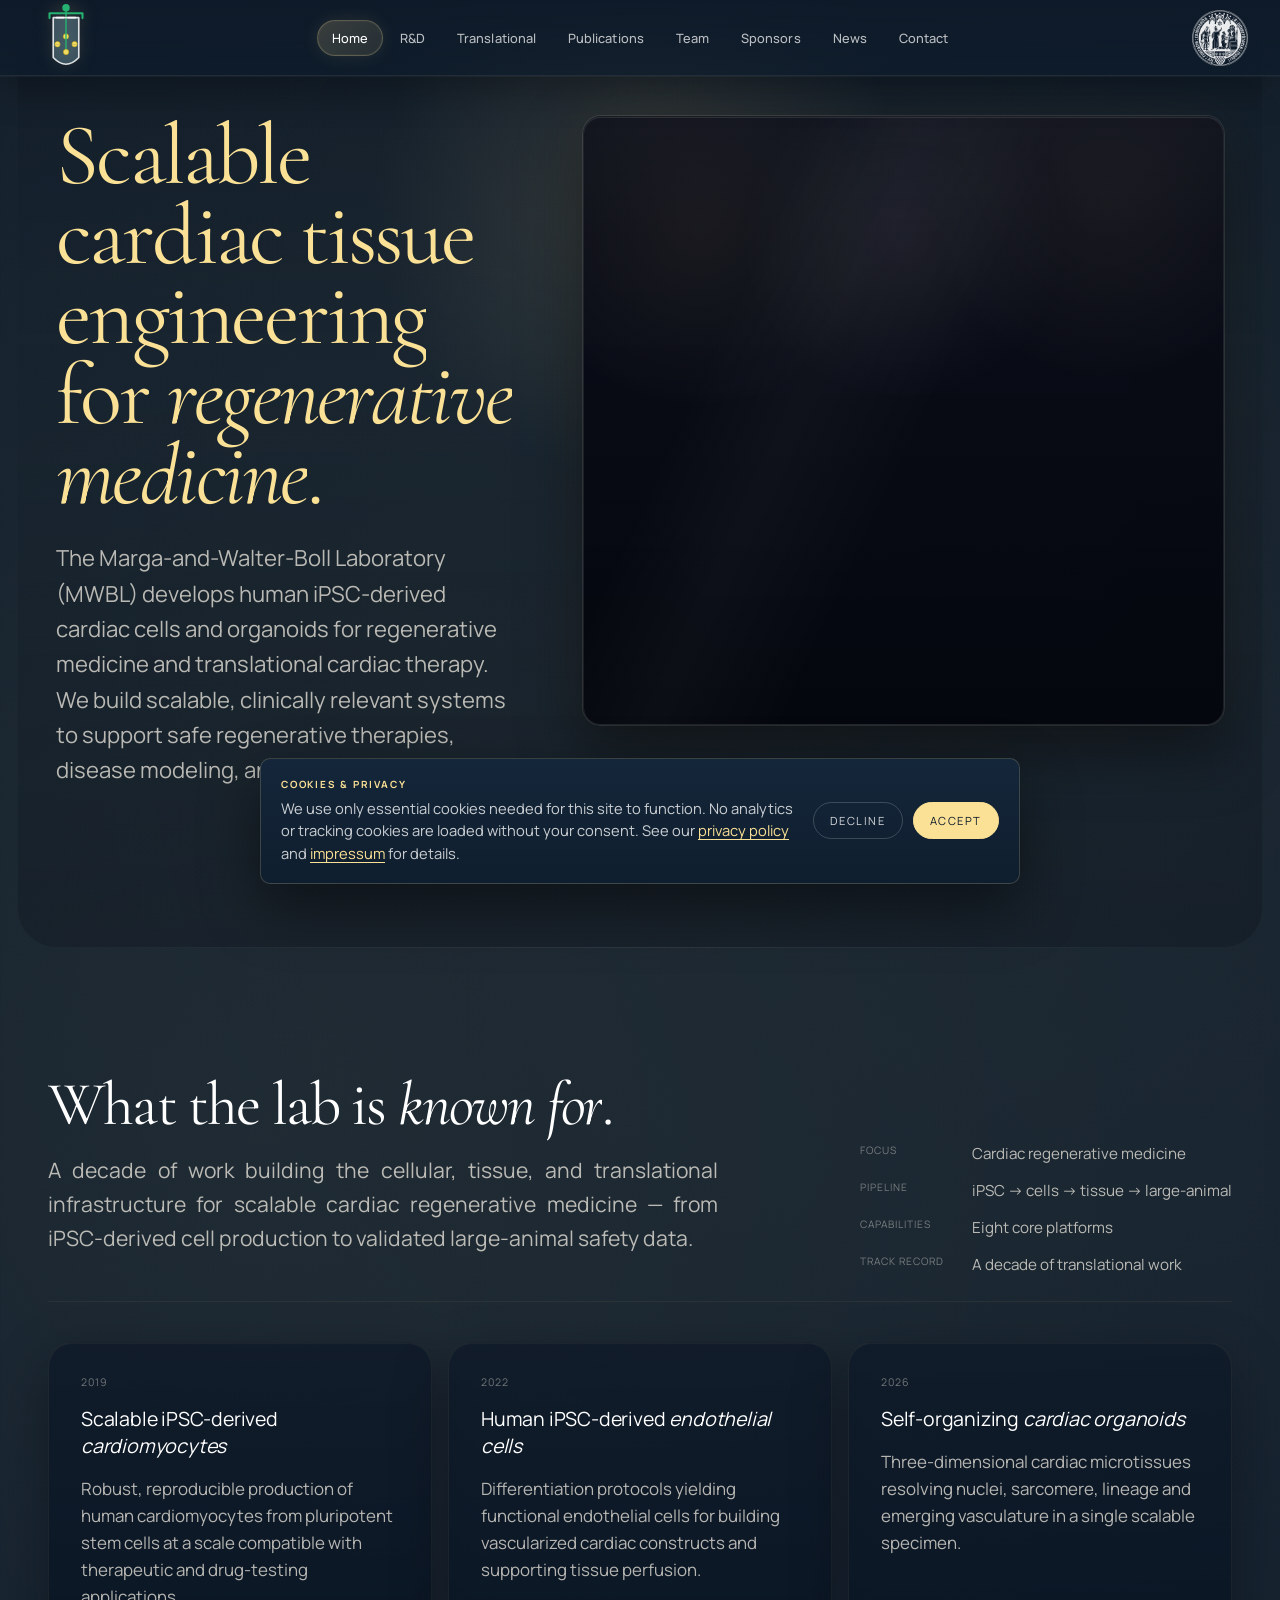
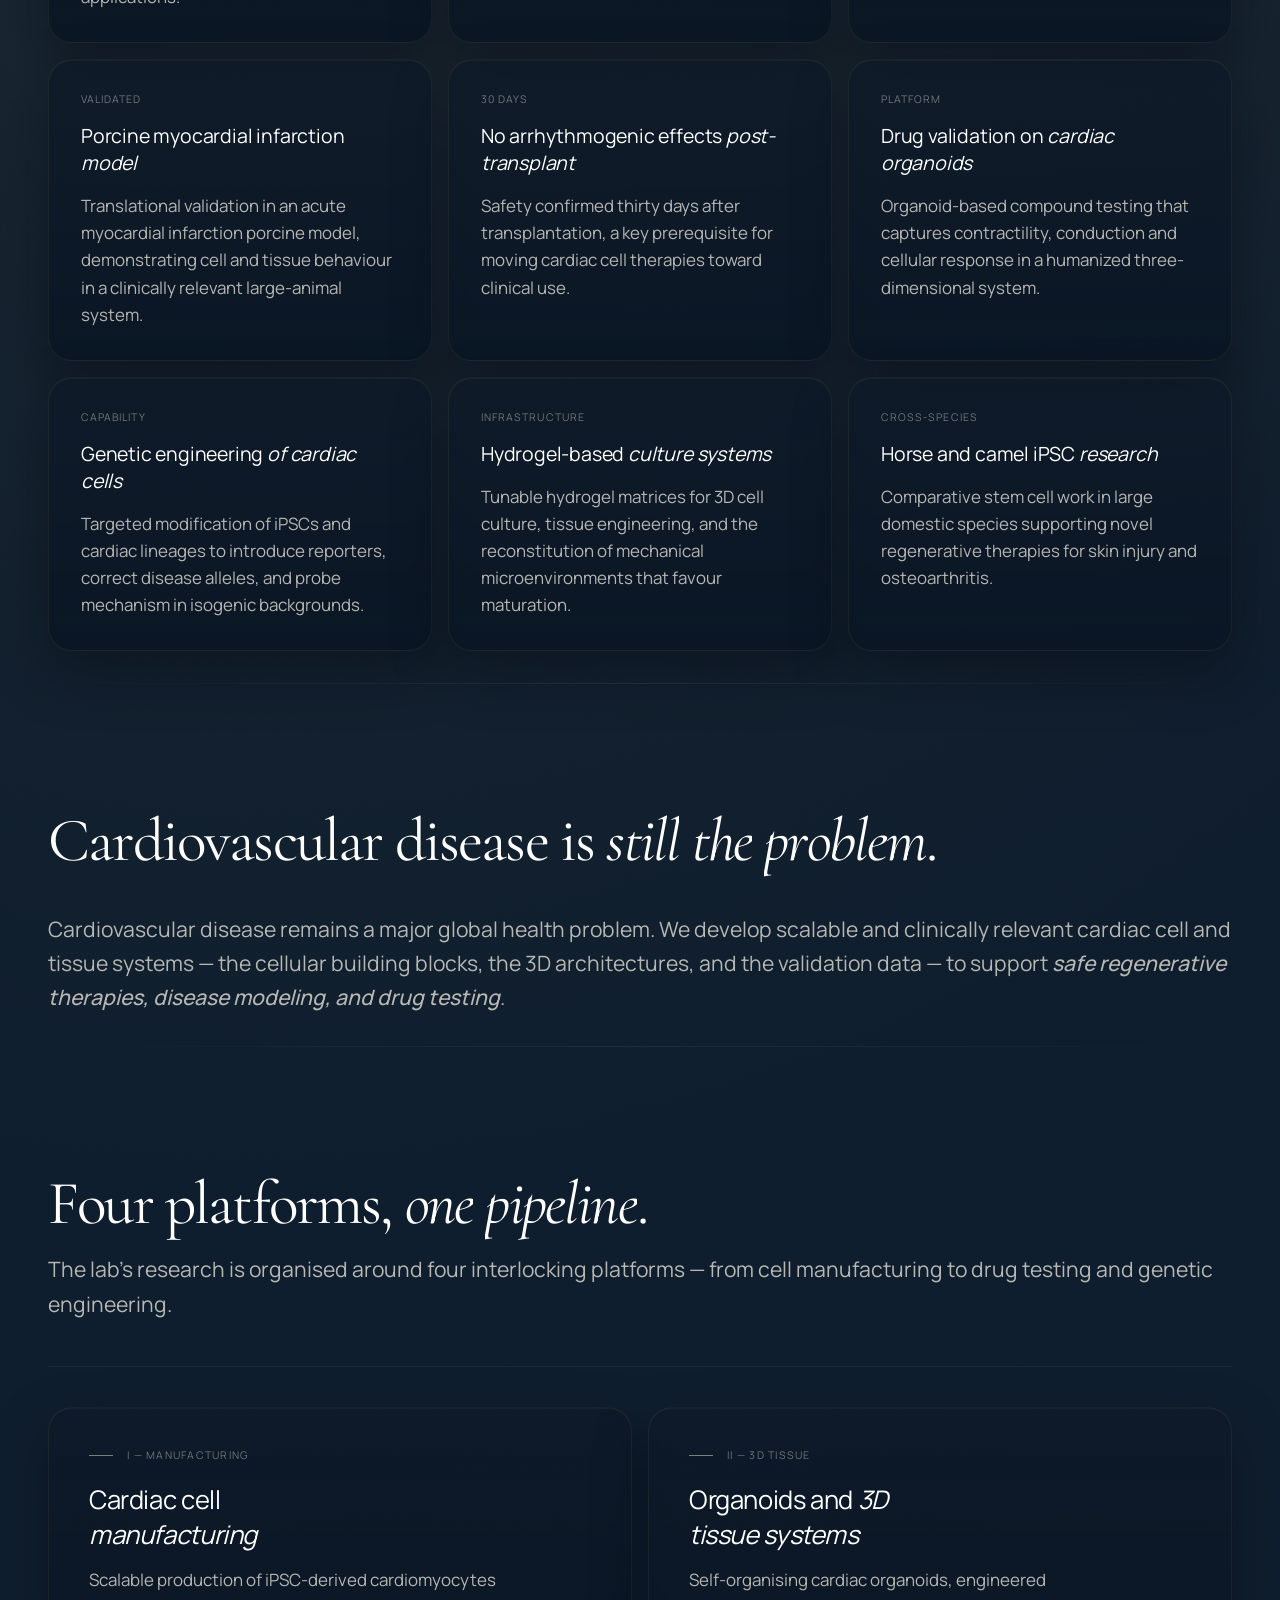
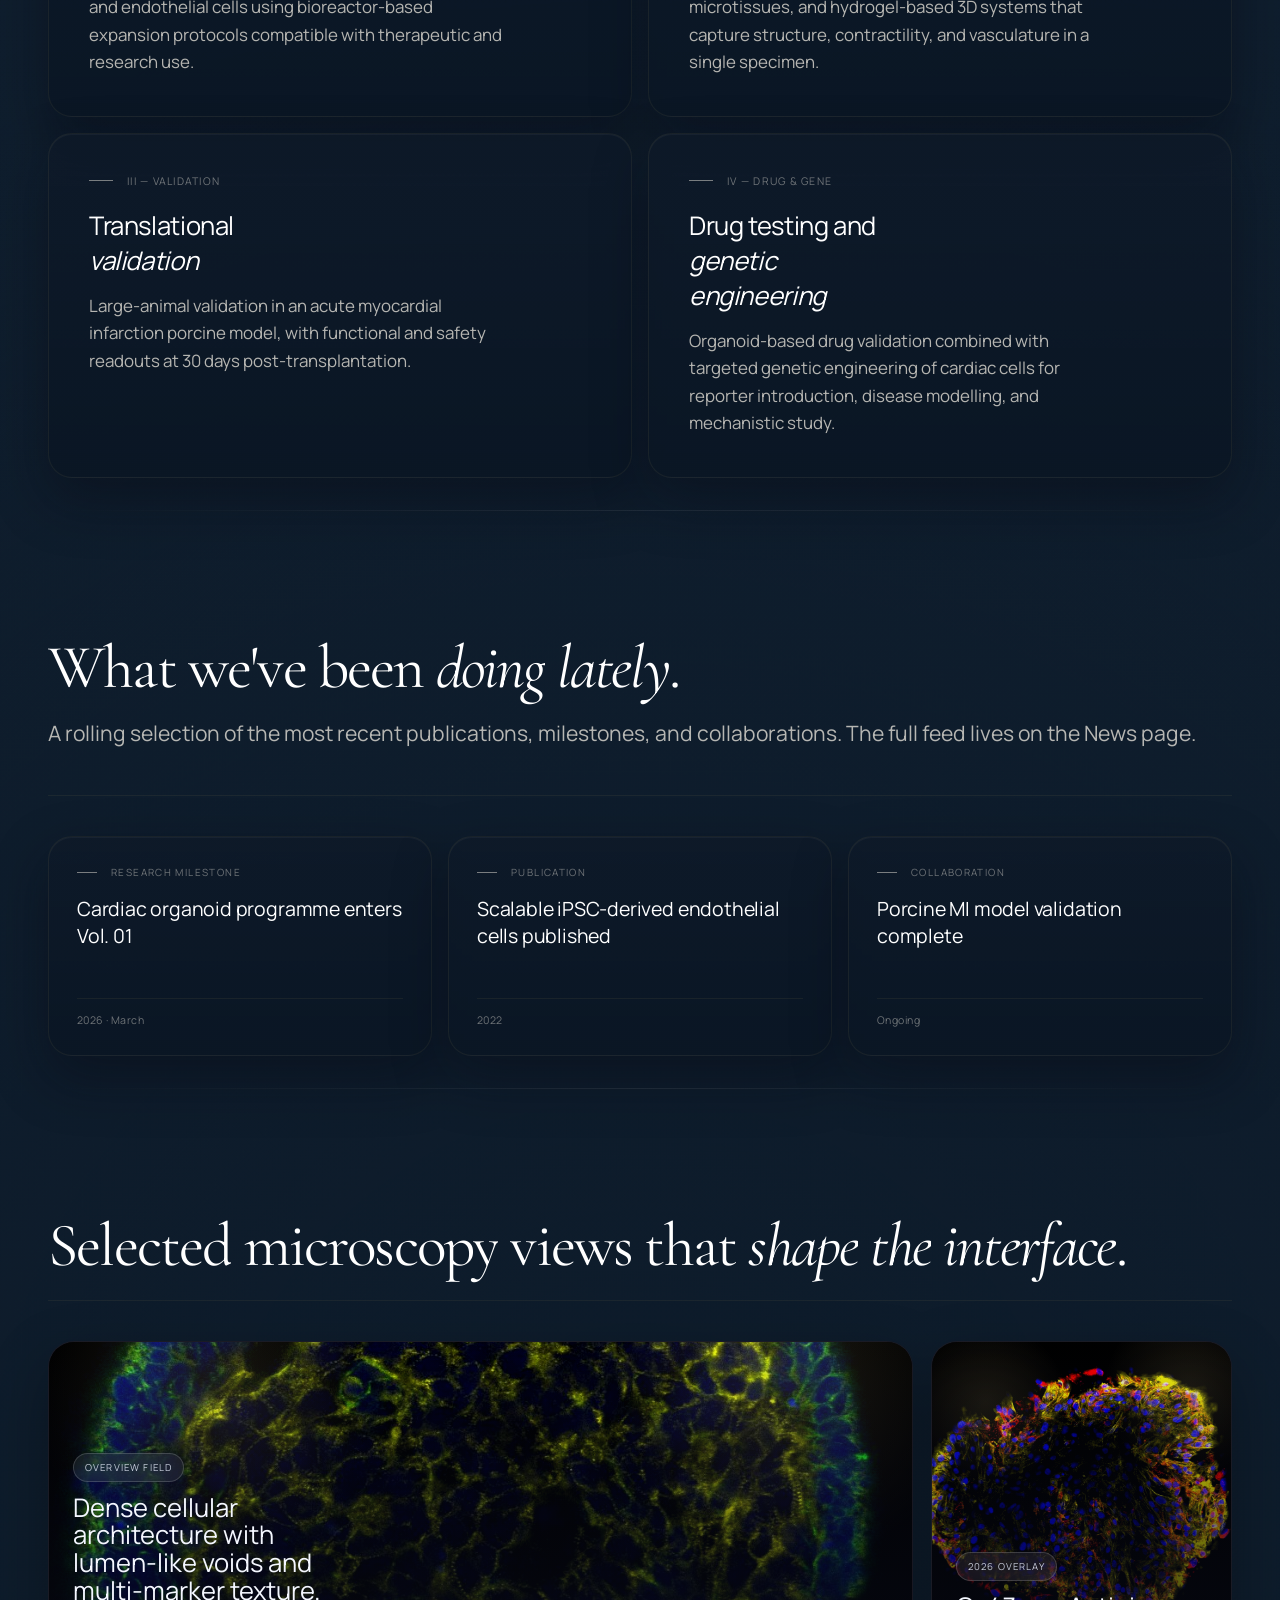
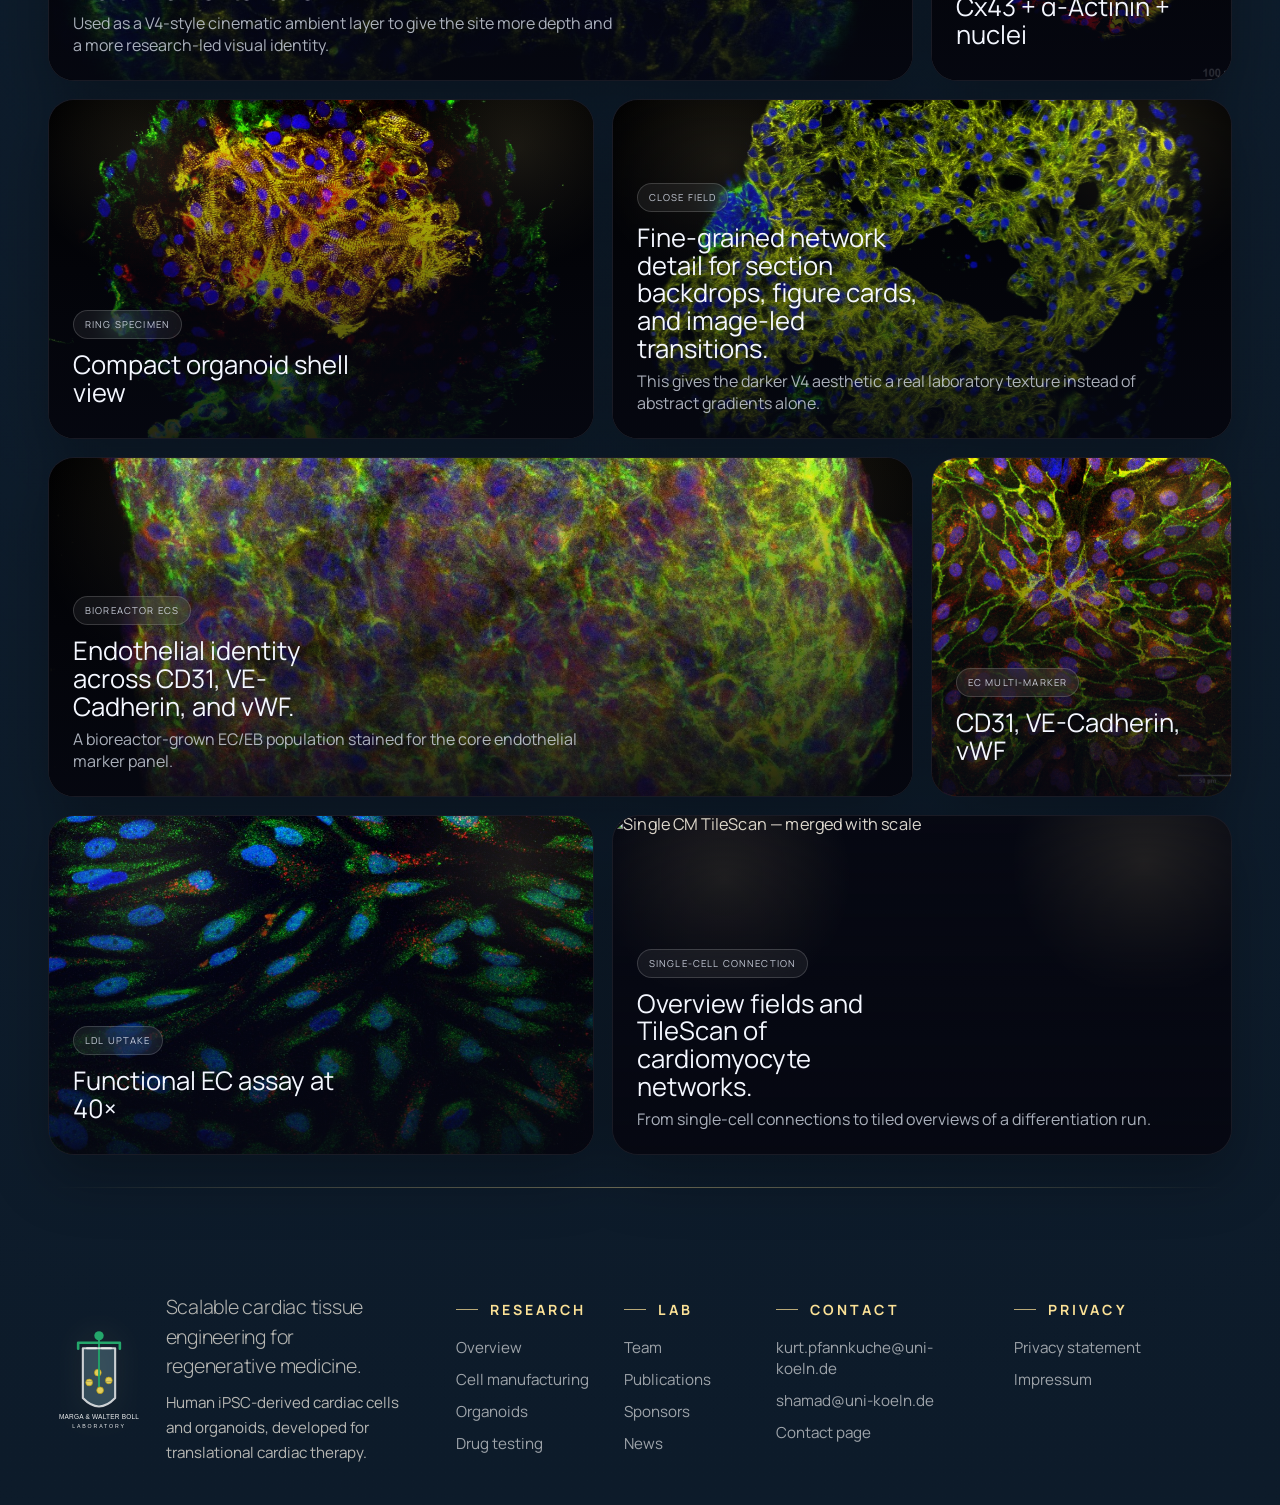
==== commit 4211829f: "Apply two-font system site-wide Move the two-font rule into the shared stylesheet so every page uses" ====
--- a/index.html
+++ b/index.html
@@ -541,29 +541,10 @@
 }
 
 </style>
-<link rel="stylesheet" href="site_v4blend.css?v=19">
+<link rel="stylesheet" href="site_v4blend.css?v=22">
   <link rel="icon" type="image/x-icon" href="favicon.ico">
   <link rel="icon" type="image/svg+xml" href="favicon.svg">
   <link rel="apple-touch-icon" sizes="192x192" href="favicon-192.png">
-  <style>
-  /* ============================================================
-     START-PAGE TYPOGRAPHY — two fonts only
-     One font throughout (Manrope / sans), with Cormorant (serif)
-     reserved as the single highlight for the large display
-     headings and card titles. This removes the monospace labels
-     and the stray serif used on the footer tagline and the
-     image-tile titles, which made the page look mixed.
-     Scoped to body[data-page="index"] so subpages are unaffected.
-     ============================================================ */
-  body[data-page="index"] *:not(#_){
-    font-family:var(--sans,"Manrope",system-ui,sans-serif)!important;
-  }
-  body[data-page="index"] .display:not(#_),
-  body[data-page="index"] .display *:not(#_),
-  body[data-page="index"] .card h3:not(#_){
-    font-family:var(--serif,"Cormorant Garamond",Georgia,serif)!important;
-  }
-  </style>
 </head>
 <body data-page="index">
 
--- a/site_v4blend.css
+++ b/site_v4blend.css
@@ -1729,3 +1729,21 @@
   .split-sec .split-prose p{margin-left:0!important; margin-right:0!important;}
   .split-sec .split-prose .btn{margin-left:0!important; margin-right:0!important;}
 }
+
+/* ============================================================
+   SITE-WIDE TYPOGRAPHY — two fonts only
+   One font throughout (Manrope / sans), with Cormorant (serif)
+   kept only as the single highlight on the large display headings
+   and card titles. This removes the monospace label font and any
+   stray serif on body-level text so every page uses at most two
+   font styles. The :not(#_) bump raises specificity above the
+   per-component font rules without needing per-element overrides.
+   ============================================================ */
+body *:not(#_){
+  font-family:var(--sans,"Manrope",system-ui,sans-serif)!important;
+}
+body .display:not(#_),
+body .display *:not(#_),
+body .card h3:not(#_){
+  font-family:var(--serif,"Cormorant Garamond",Georgia,serif)!important;
+}
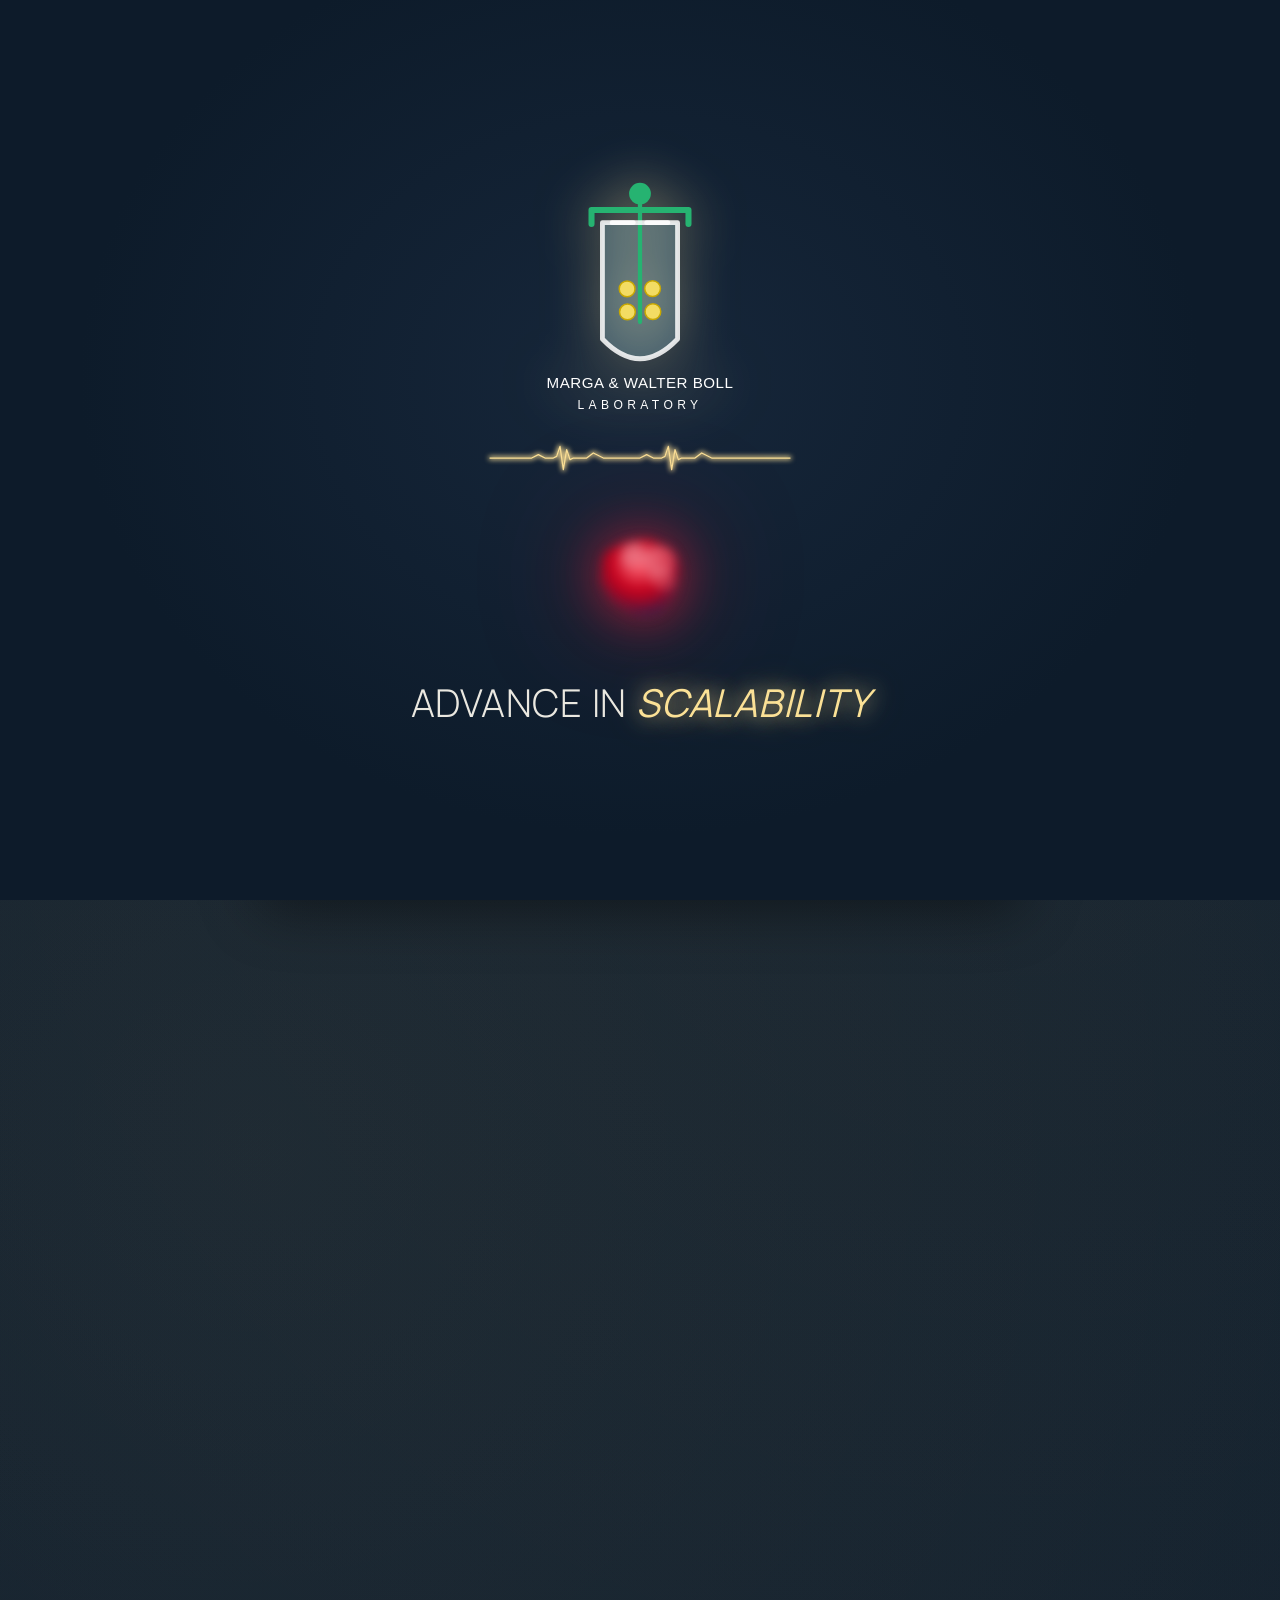
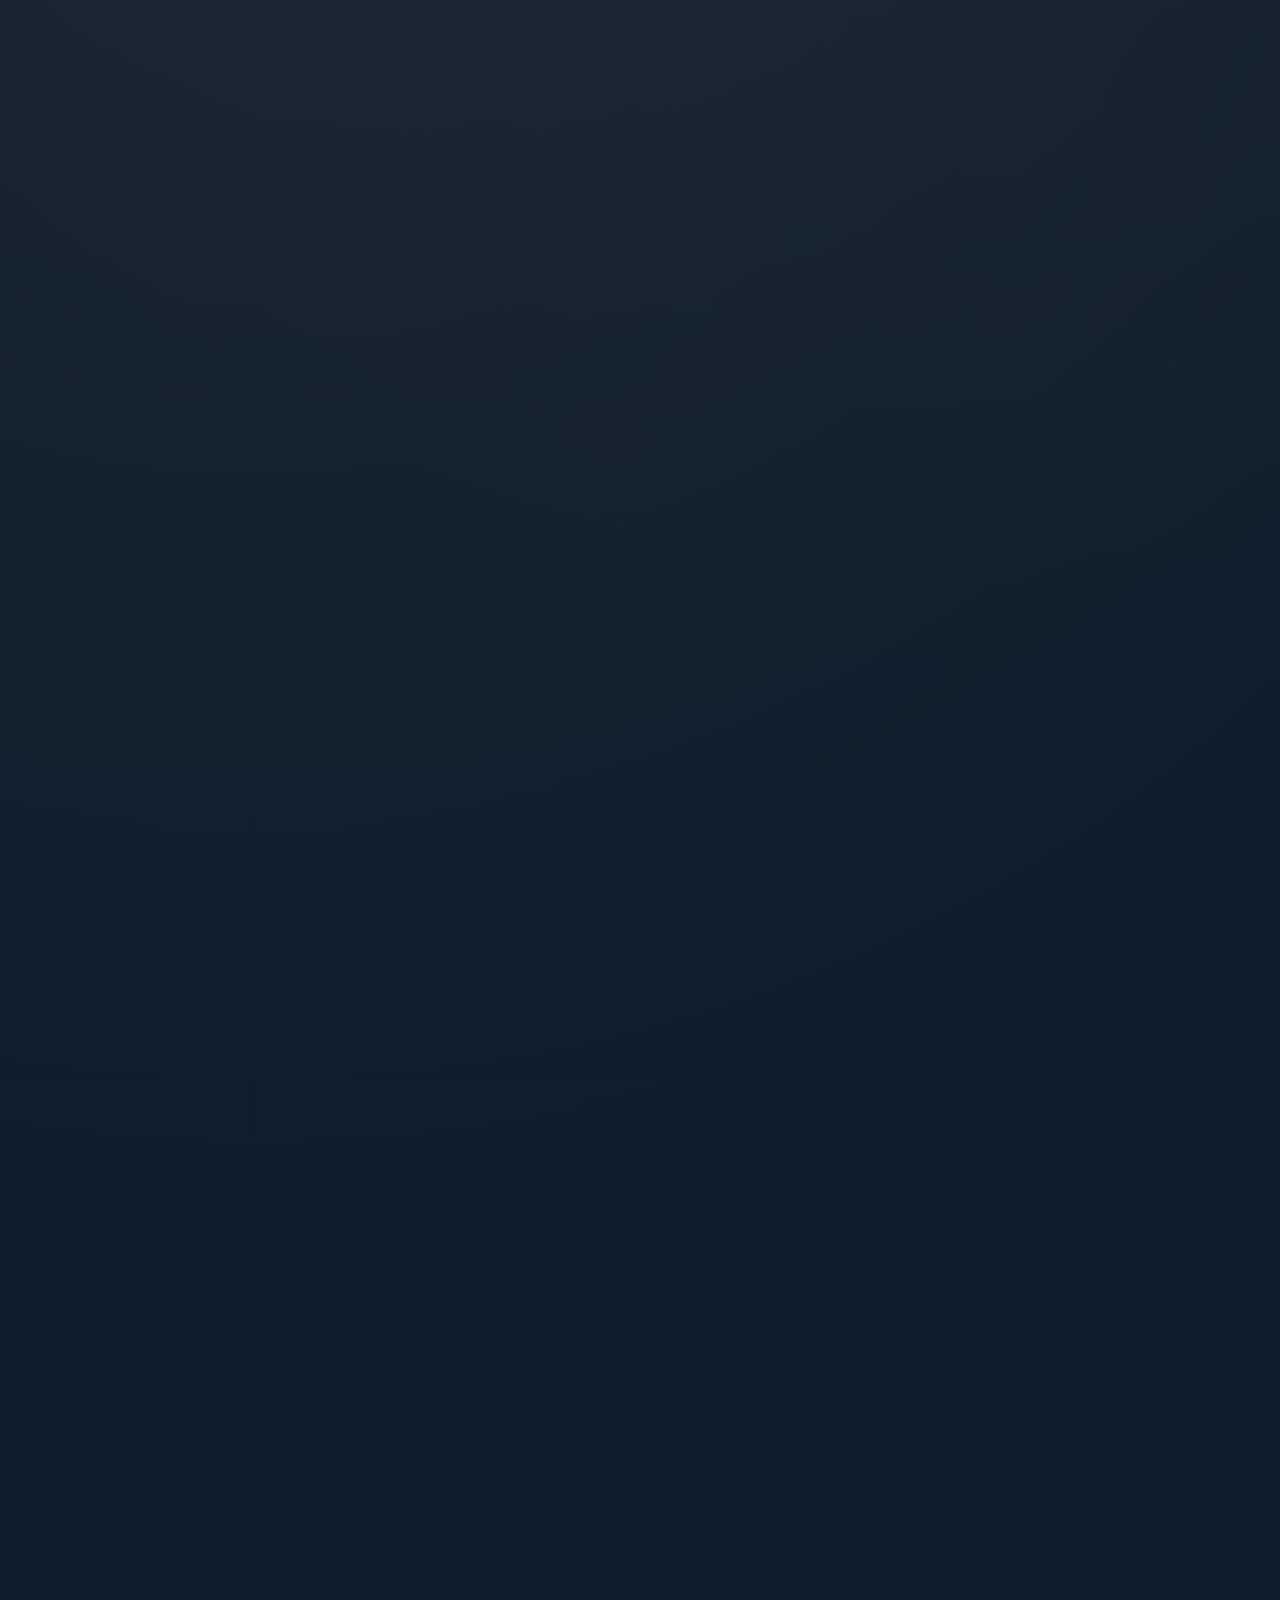
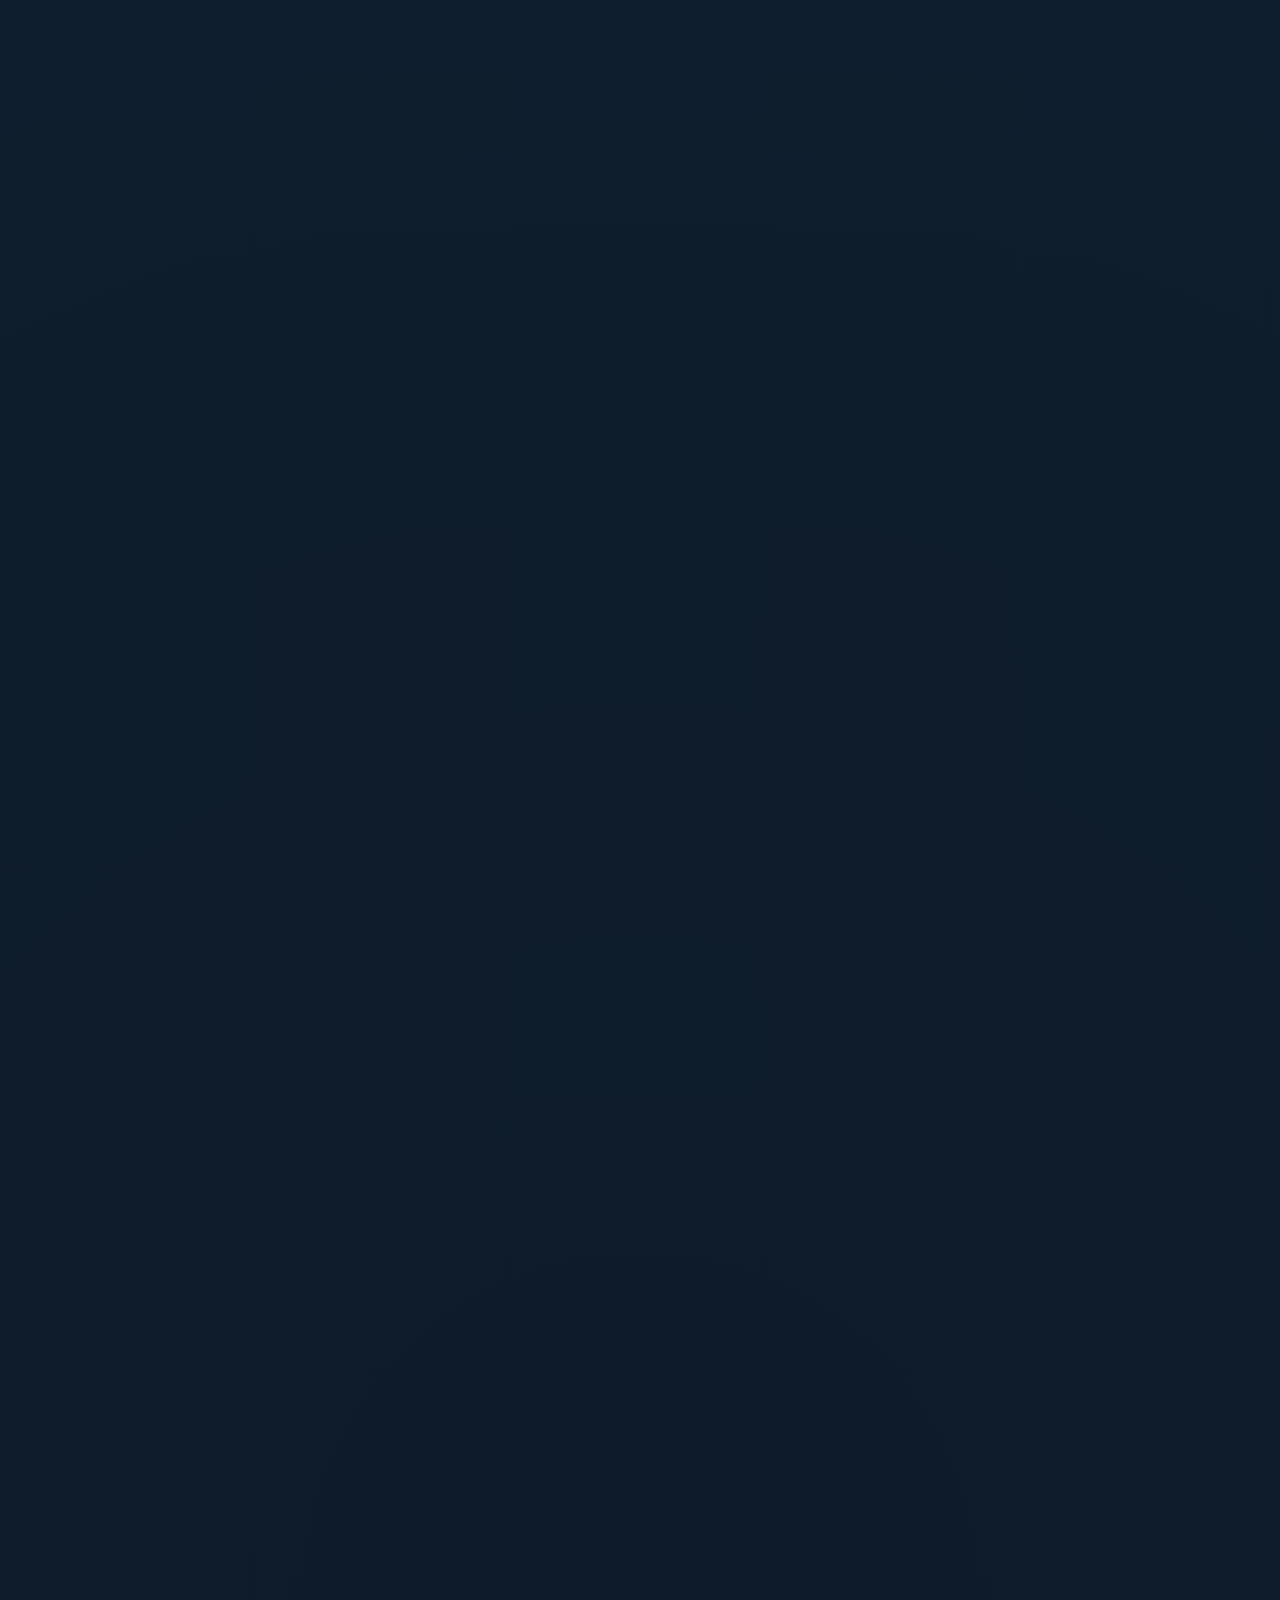
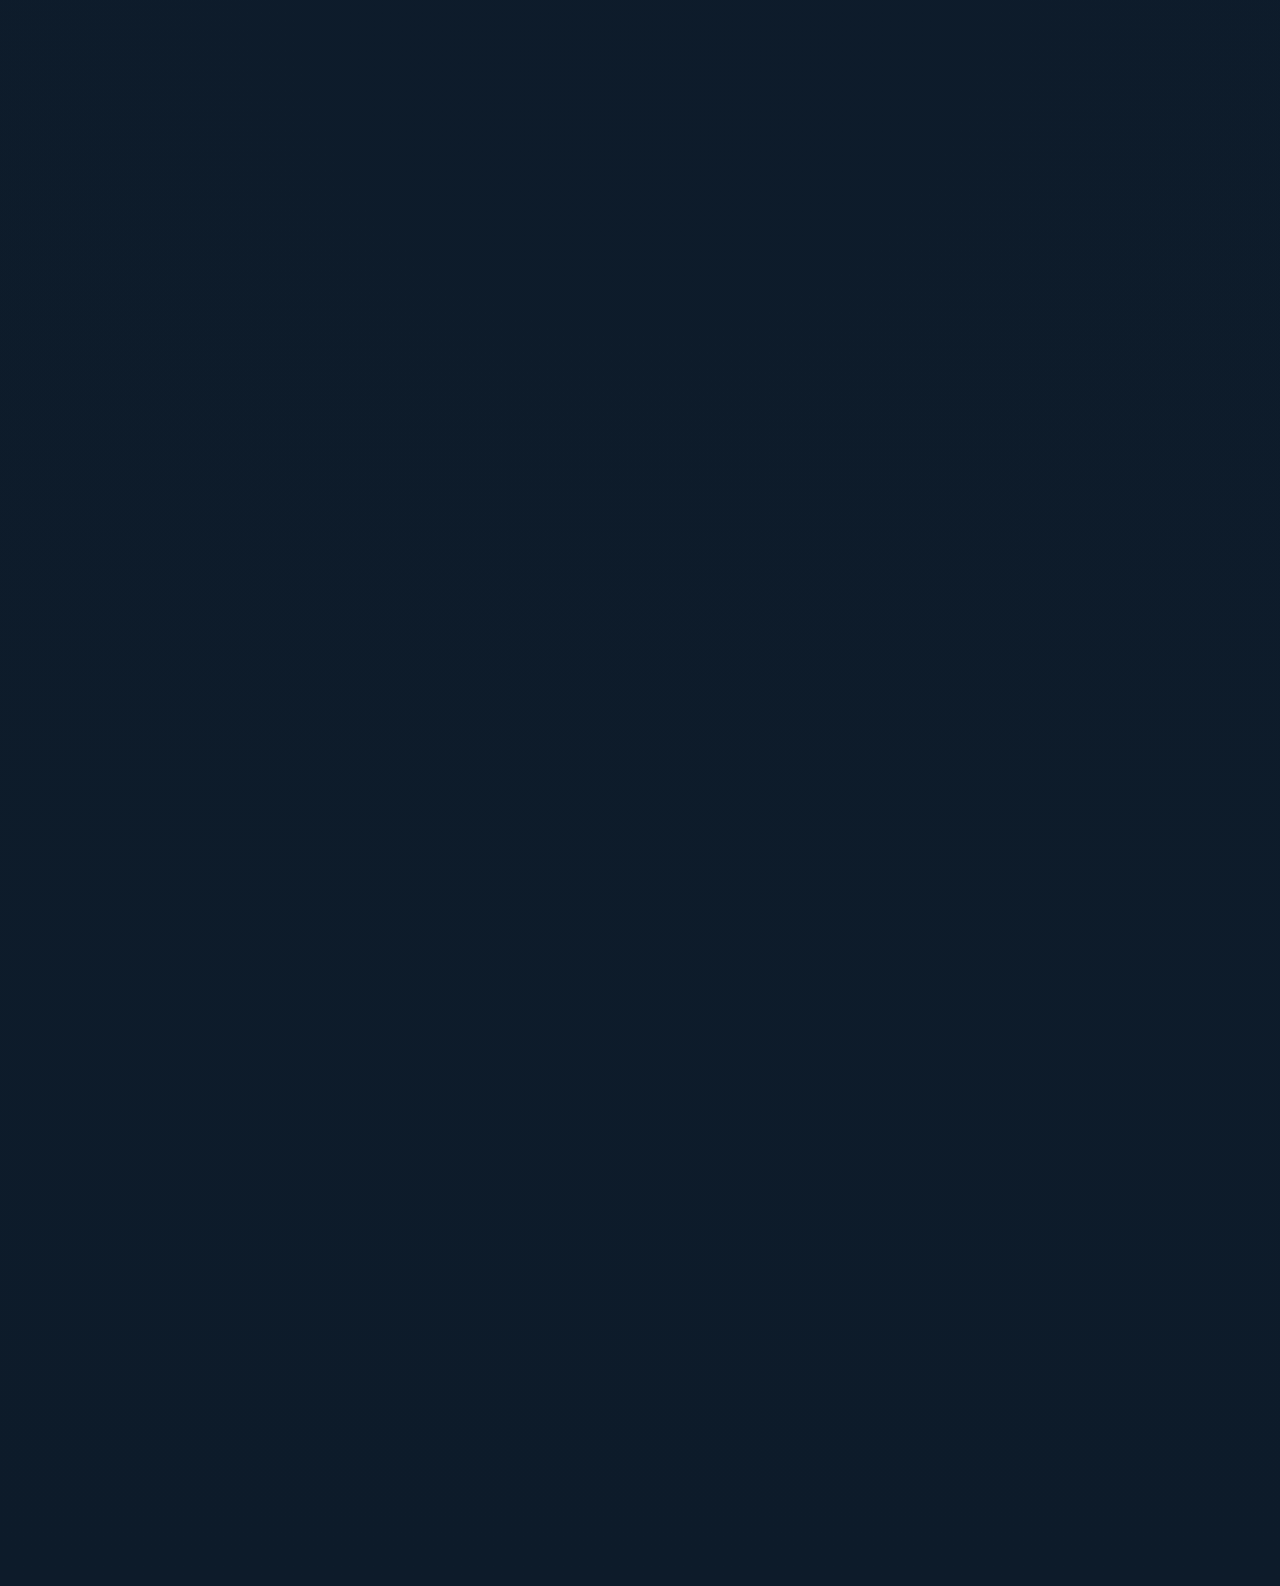
==== commit 75591353: "Make heading emphasis upright (drop italic serif) Render display/card heading <em> emphasis as uprig" ====
--- a/index.html
+++ b/index.html
@@ -541,7 +541,7 @@
 }
 
 </style>
-<link rel="stylesheet" href="site_v4blend.css?v=22">
+<link rel="stylesheet" href="site_v4blend.css?v=23">
   <link rel="icon" type="image/x-icon" href="favicon.ico">
   <link rel="icon" type="image/svg+xml" href="favicon.svg">
   <link rel="apple-touch-icon" sizes="192x192" href="favicon-192.png">
--- a/site_v4blend.css
+++ b/site_v4blend.css
@@ -1747,3 +1747,17 @@
 body .card h3:not(#_){
   font-family:var(--serif,"Cormorant Garamond",Georgia,serif)!important;
 }
+
+/* ============================================================
+   Headings: upright serif (no italic emphasis) so headings read
+   as a single serif style rather than serif + serif-italic.
+   Body-text emphasis (e.g. journal names) keeps its italic.
+   ============================================================ */
+h1.display em, h2.display em, h3.display em, .display em,
+.hero h1 em, .page-hero h1 em,
+.card h3 em, .fig-card h3 em, #bioName em,
+.split-sec h3 em, .split-prose h3 em,
+.pos-card h3 em, .apply-step h3 em, .atlas-step h3 em,
+h3.subhead em{
+  font-style:normal !important;
+}
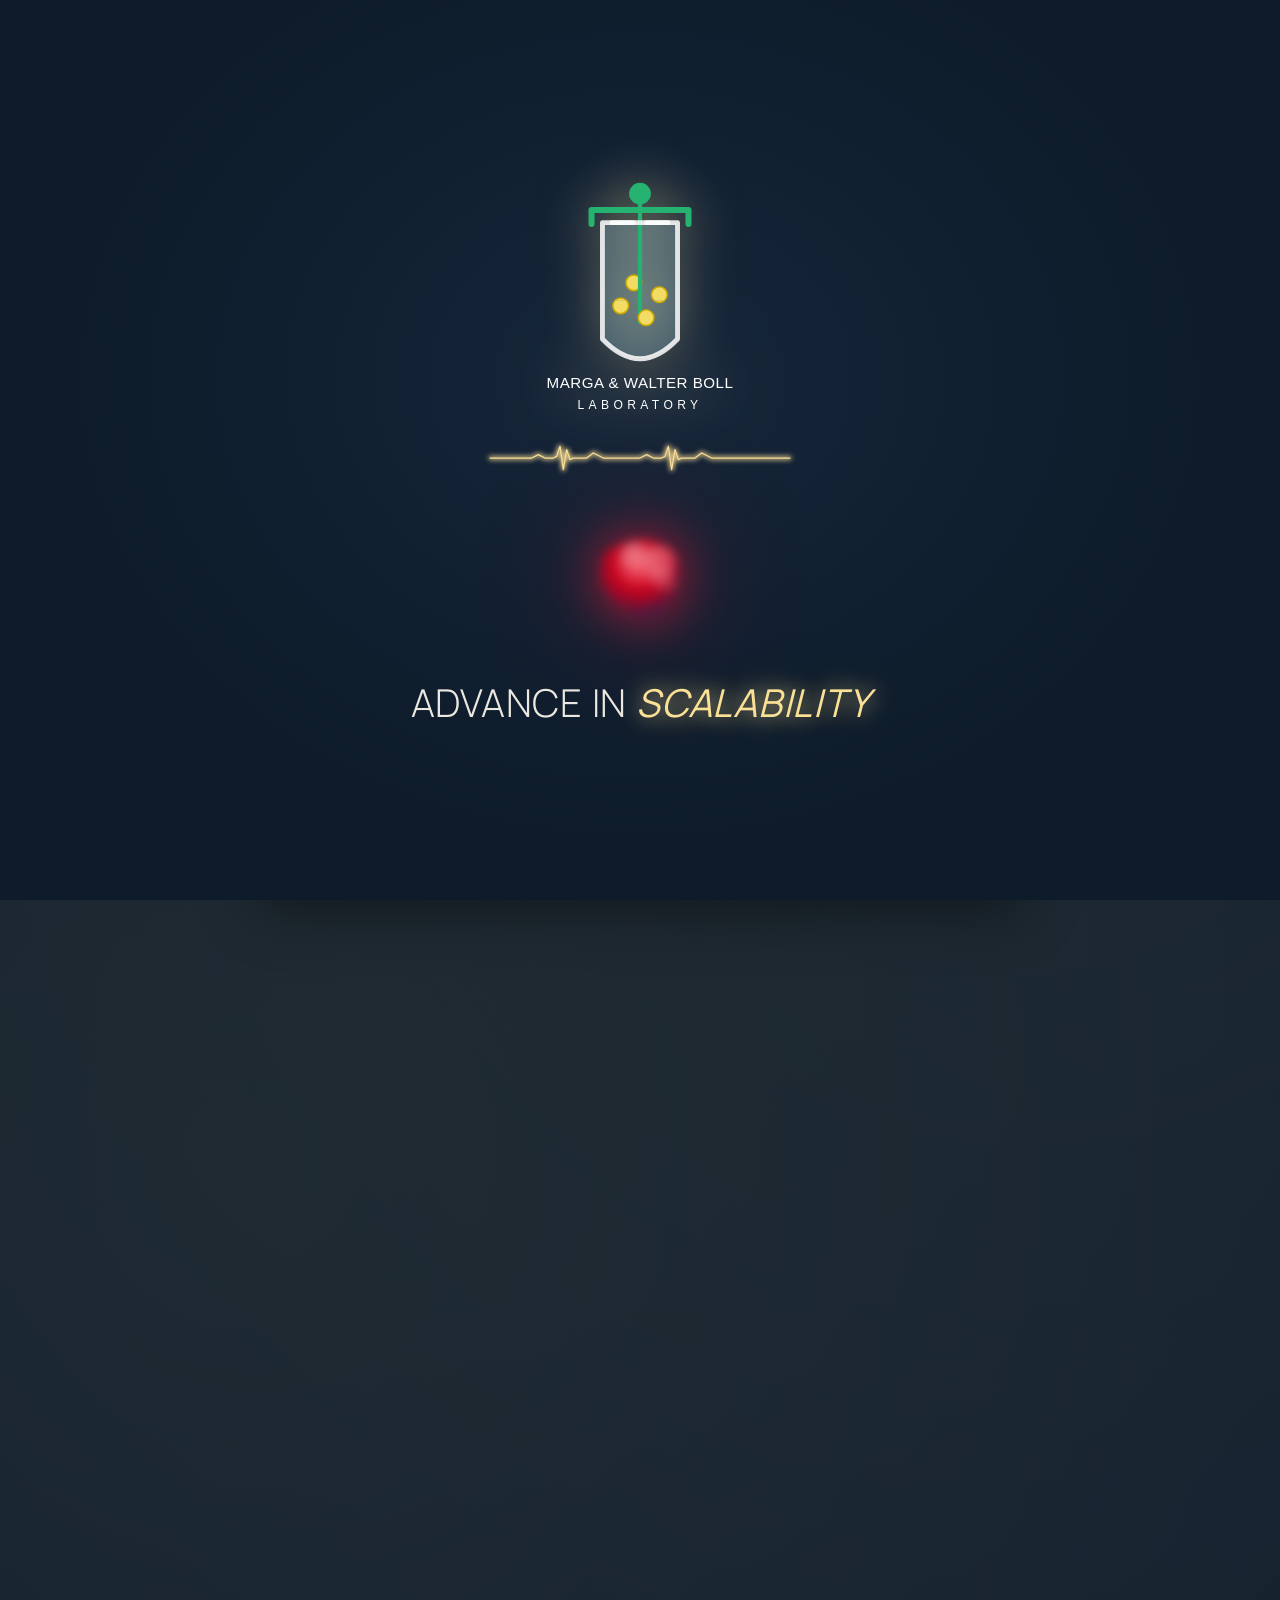
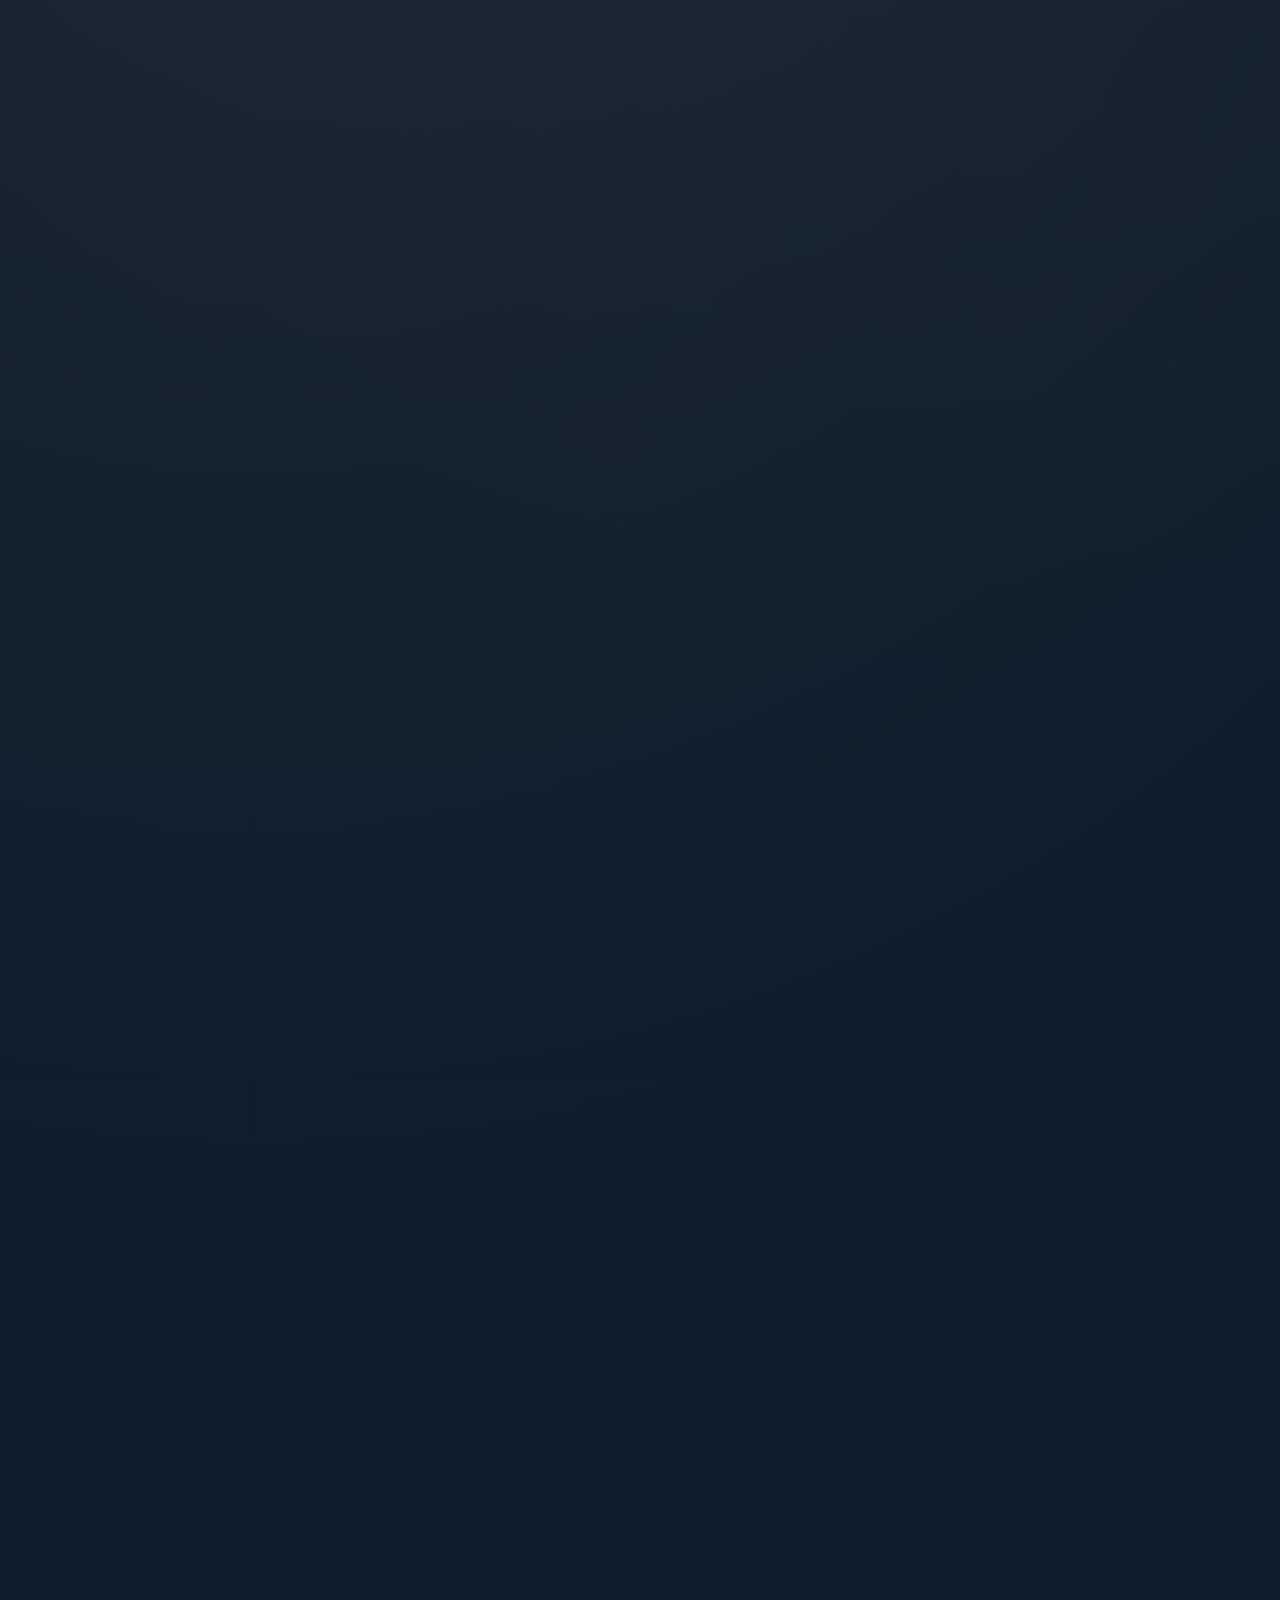
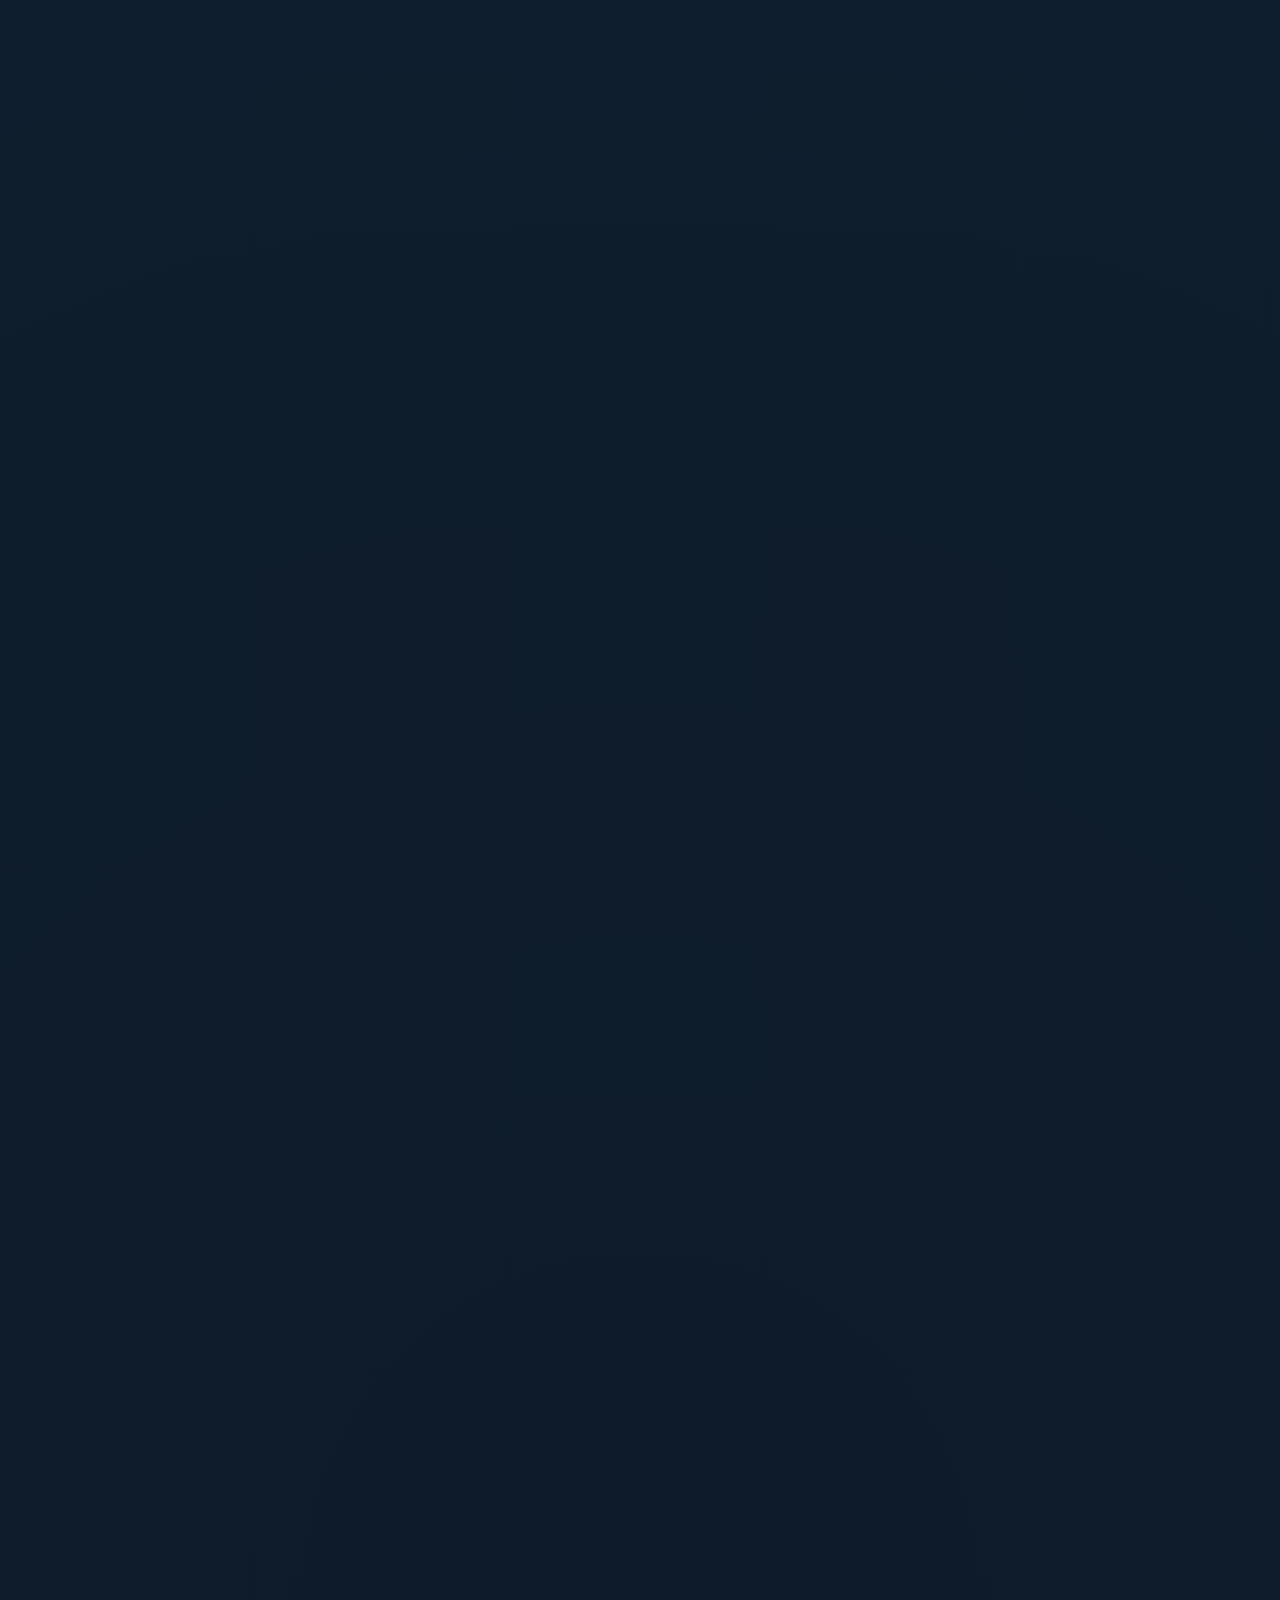
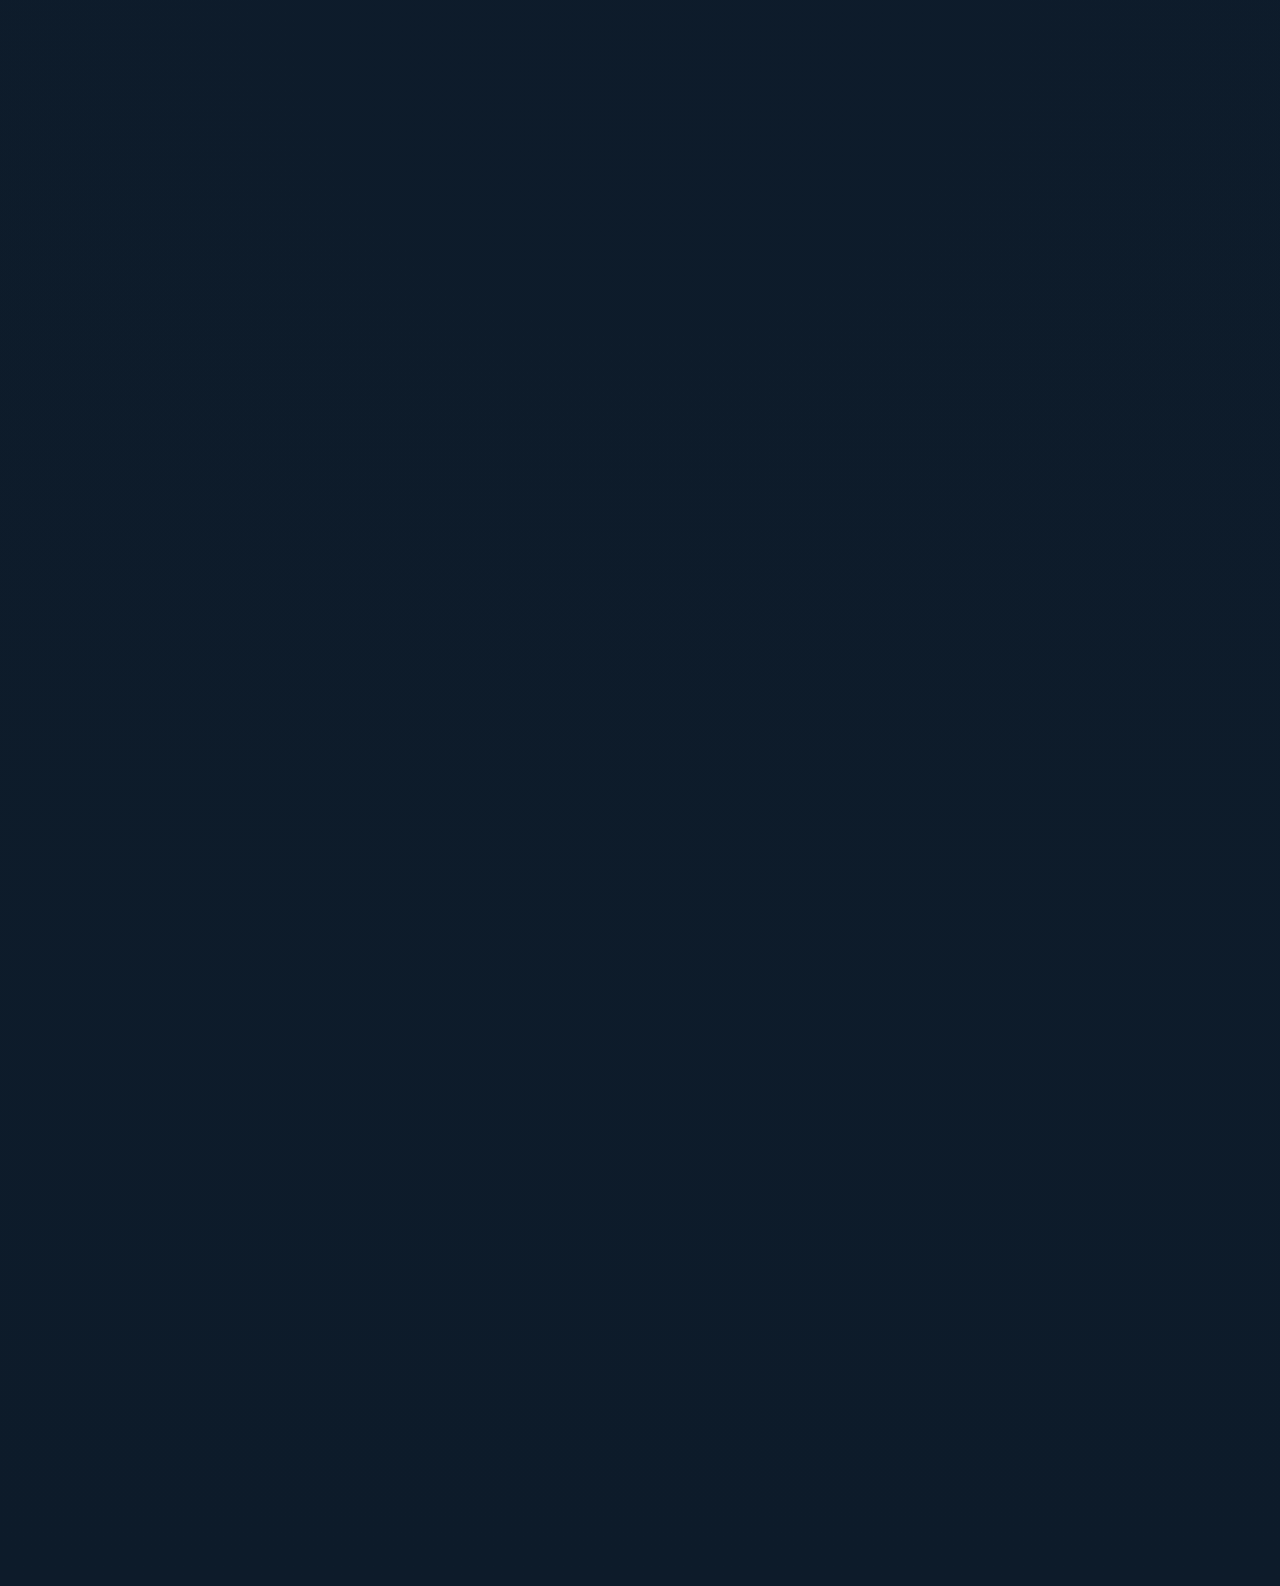
==== commit ed8f55cd: "Force heading emphasis upright and font-consistent on all pages Make any <em> inside a heading inher" ====
--- a/index.html
+++ b/index.html
@@ -541,7 +541,7 @@
 }
 
 </style>
-<link rel="stylesheet" href="site_v4blend.css?v=23">
+<link rel="stylesheet" href="site_v4blend.css?v=25">
   <link rel="icon" type="image/x-icon" href="favicon.ico">
   <link rel="icon" type="image/svg+xml" href="favicon.svg">
   <link rel="apple-touch-icon" sizes="192x192" href="favicon-192.png">
--- a/site_v4blend.css
+++ b/site_v4blend.css
@@ -1749,15 +1749,14 @@
 }
 
 /* ============================================================
-   Headings: upright serif (no italic emphasis) so headings read
-   as a single serif style rather than serif + serif-italic.
-   Body-text emphasis (e.g. journal names) keeps its italic.
+   Heading emphasis: an <em> inside any heading takes that heading's
+   own font and is never italic, so a heading never mixes serif + sans
+   or shows a stray italic word. Body-text emphasis (e.g. journal names
+   in .meta-line, which are not headings) keeps its italic.
    ============================================================ */
-h1.display em, h2.display em, h3.display em, .display em,
-.hero h1 em, .page-hero h1 em,
-.card h3 em, .fig-card h3 em, #bioName em,
-.split-sec h3 em, .split-prose h3 em,
-.pos-card h3 em, .apply-step h3 em, .atlas-step h3 em,
-h3.subhead em{
+h1 em:not(#_), h2 em:not(#_), h3 em:not(#_),
+h4 em:not(#_), h5 em:not(#_), h6 em:not(#_),
+.display em:not(#_), #bioName em{
+  font-family:inherit !important;
   font-style:normal !important;
 }
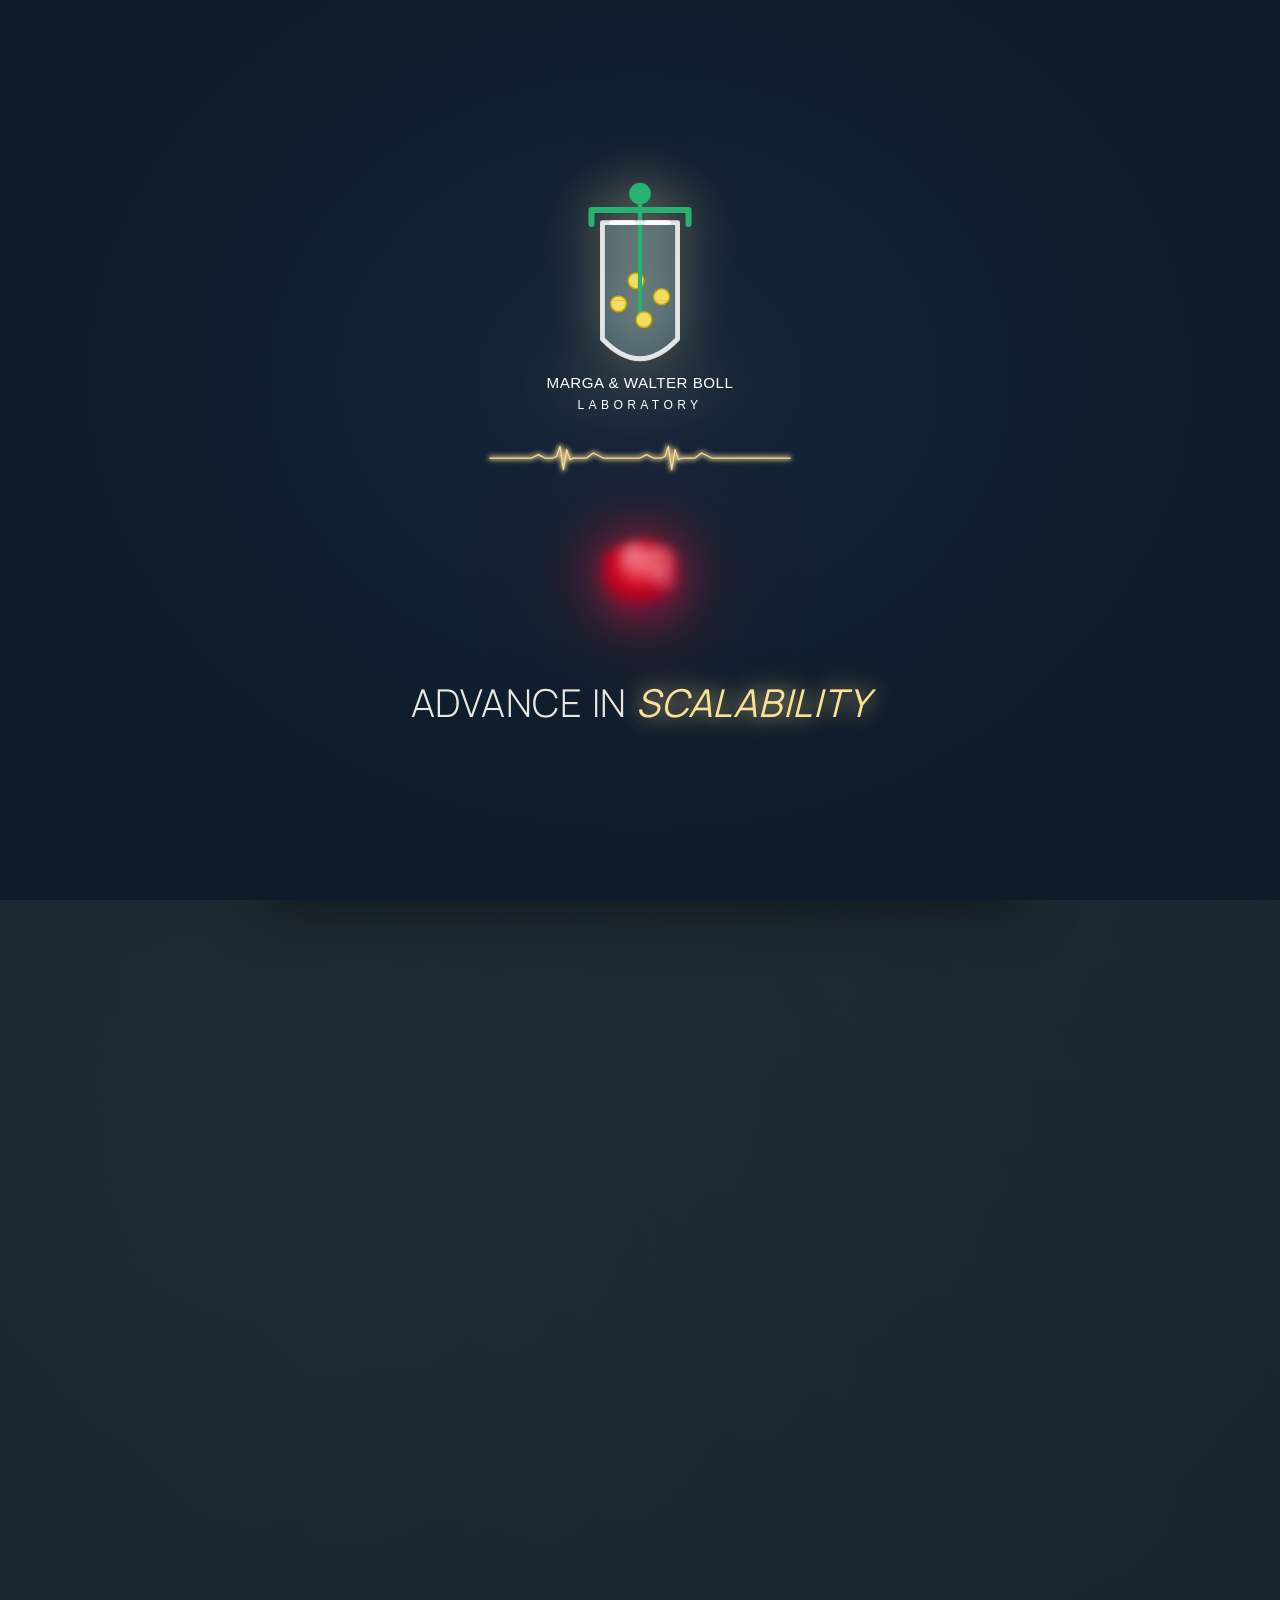
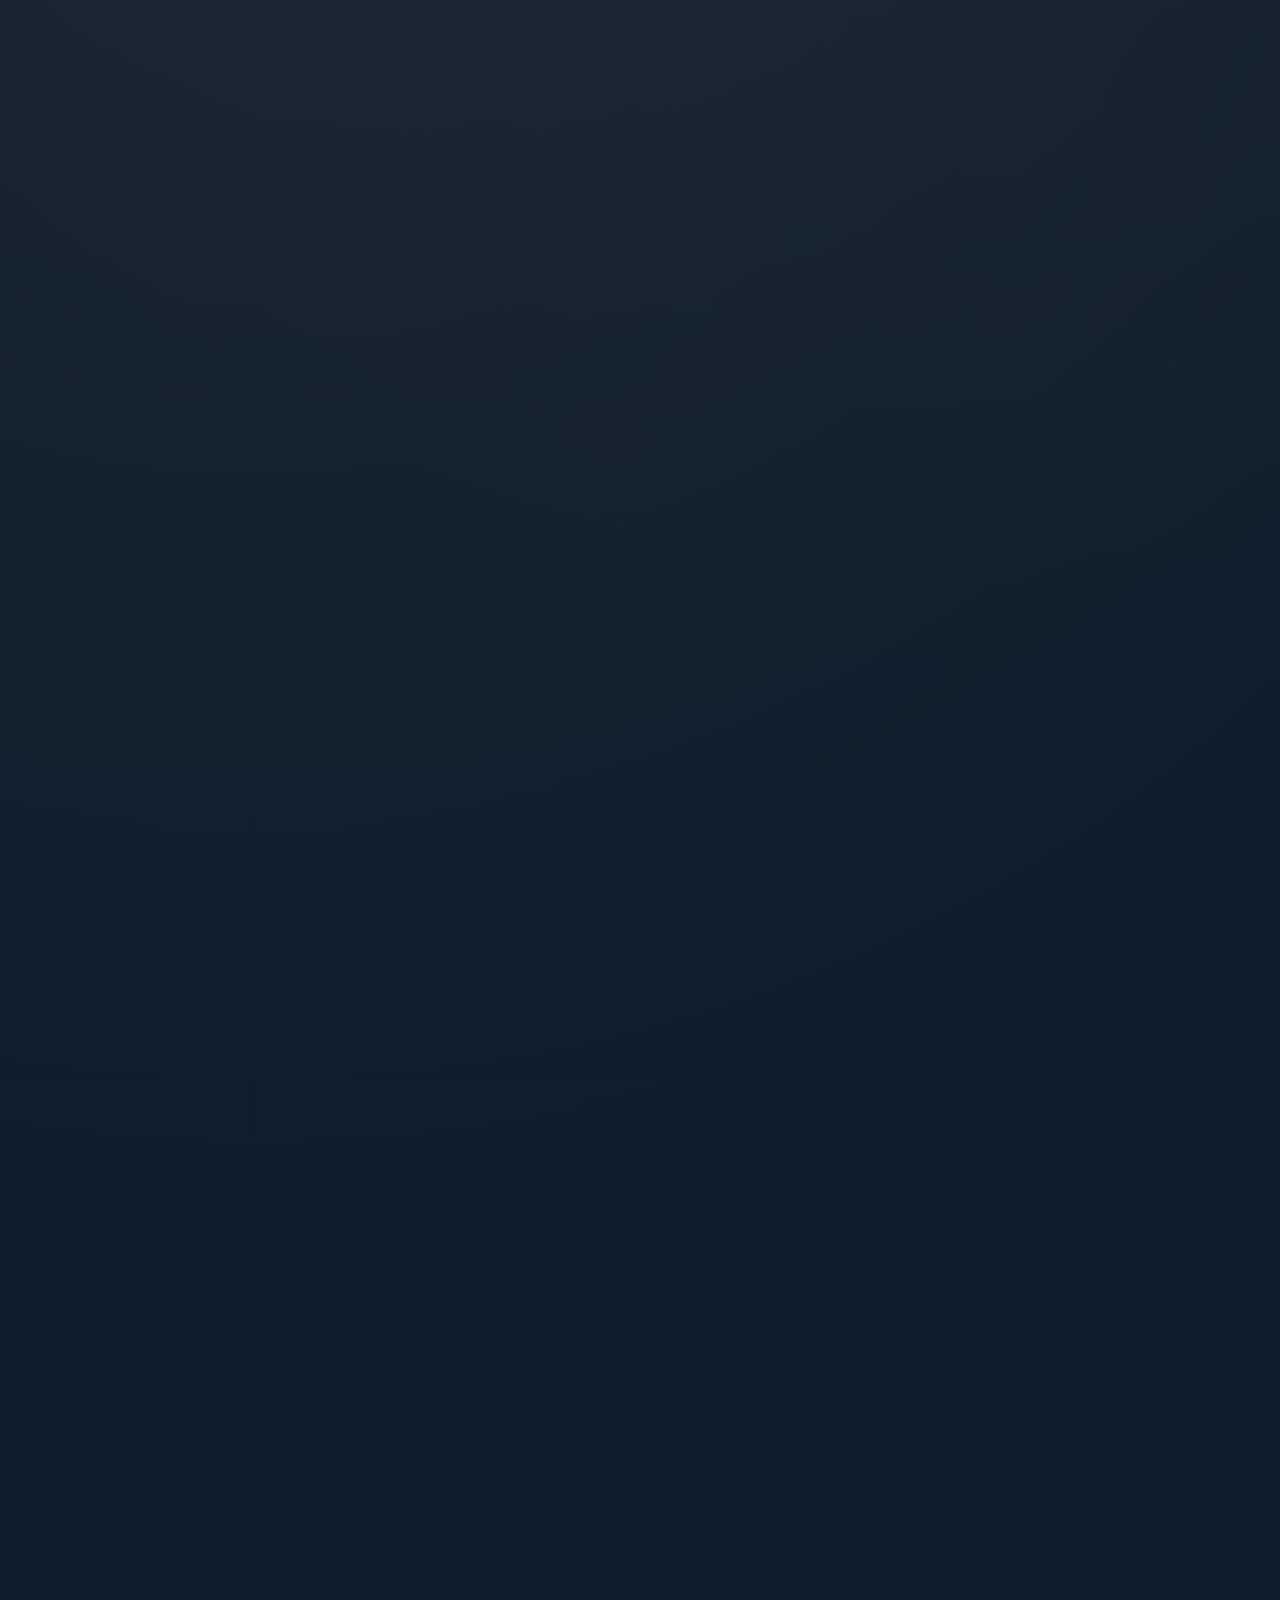
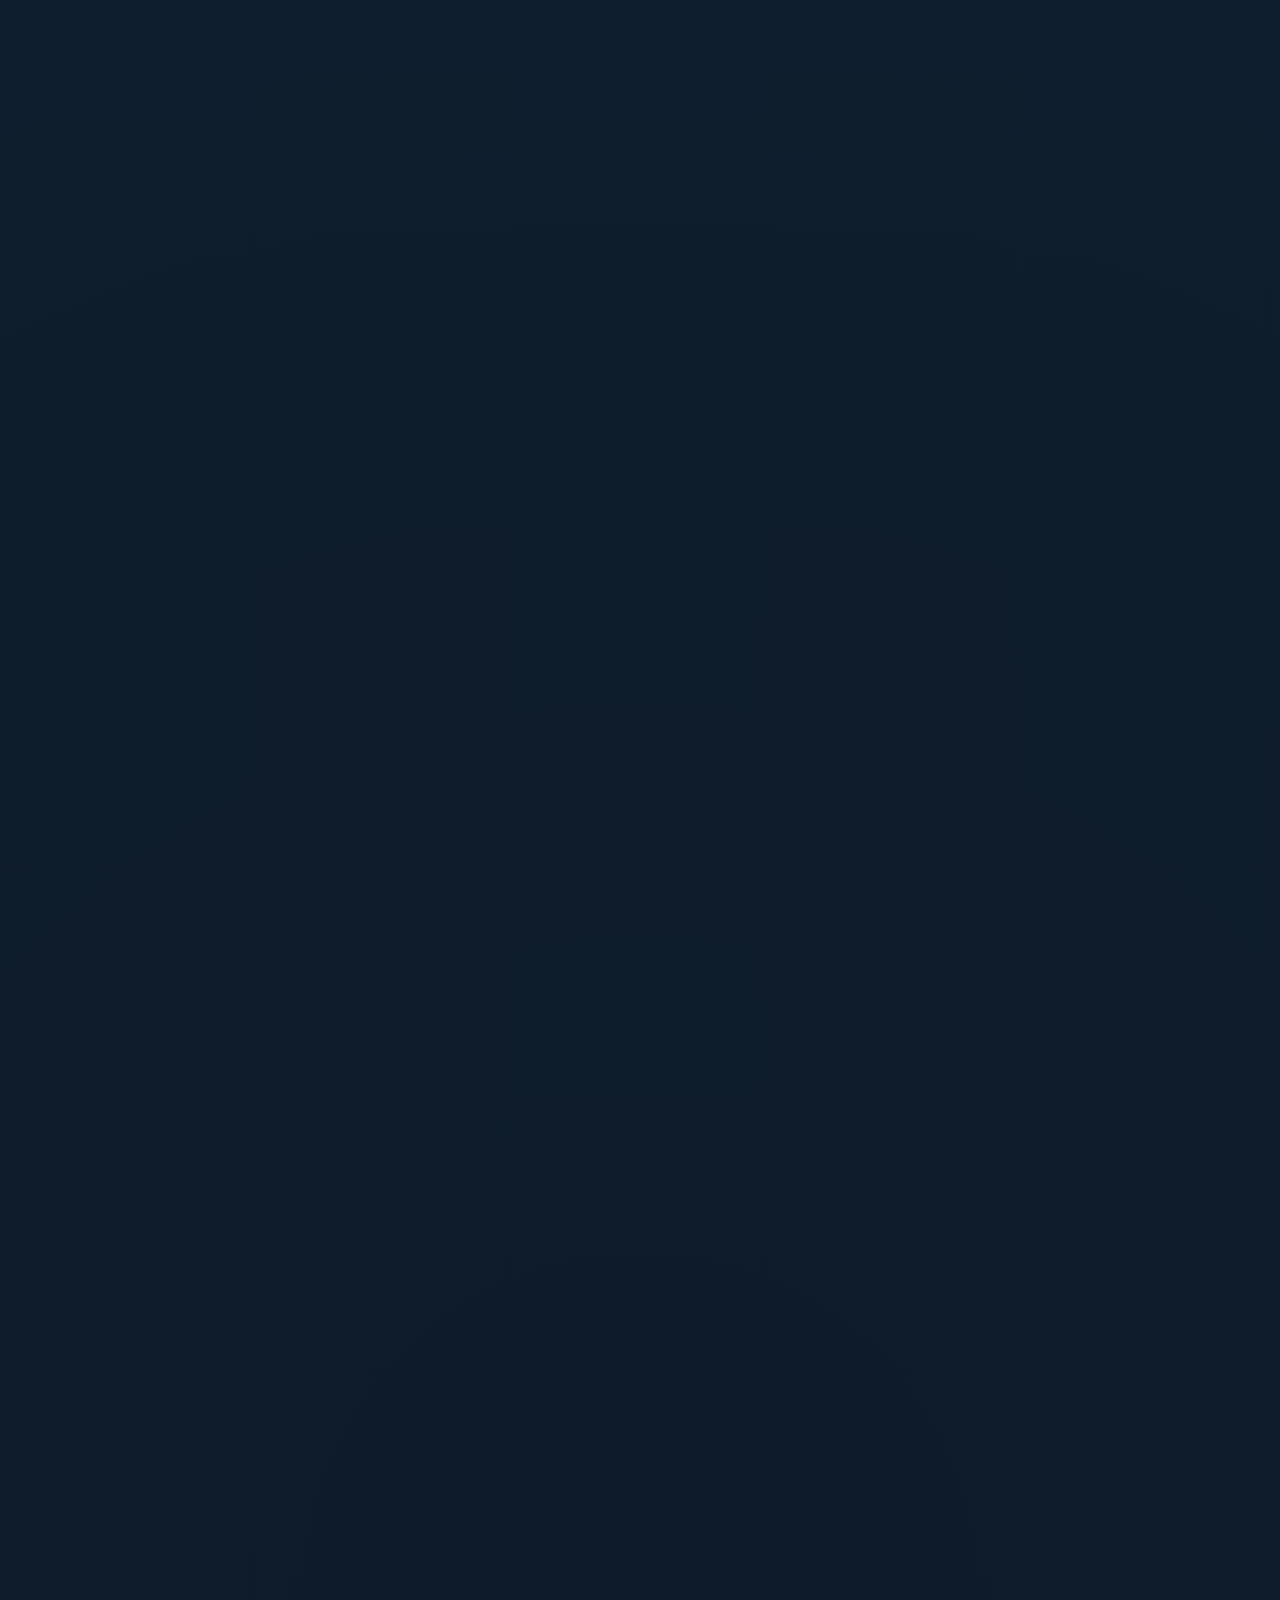
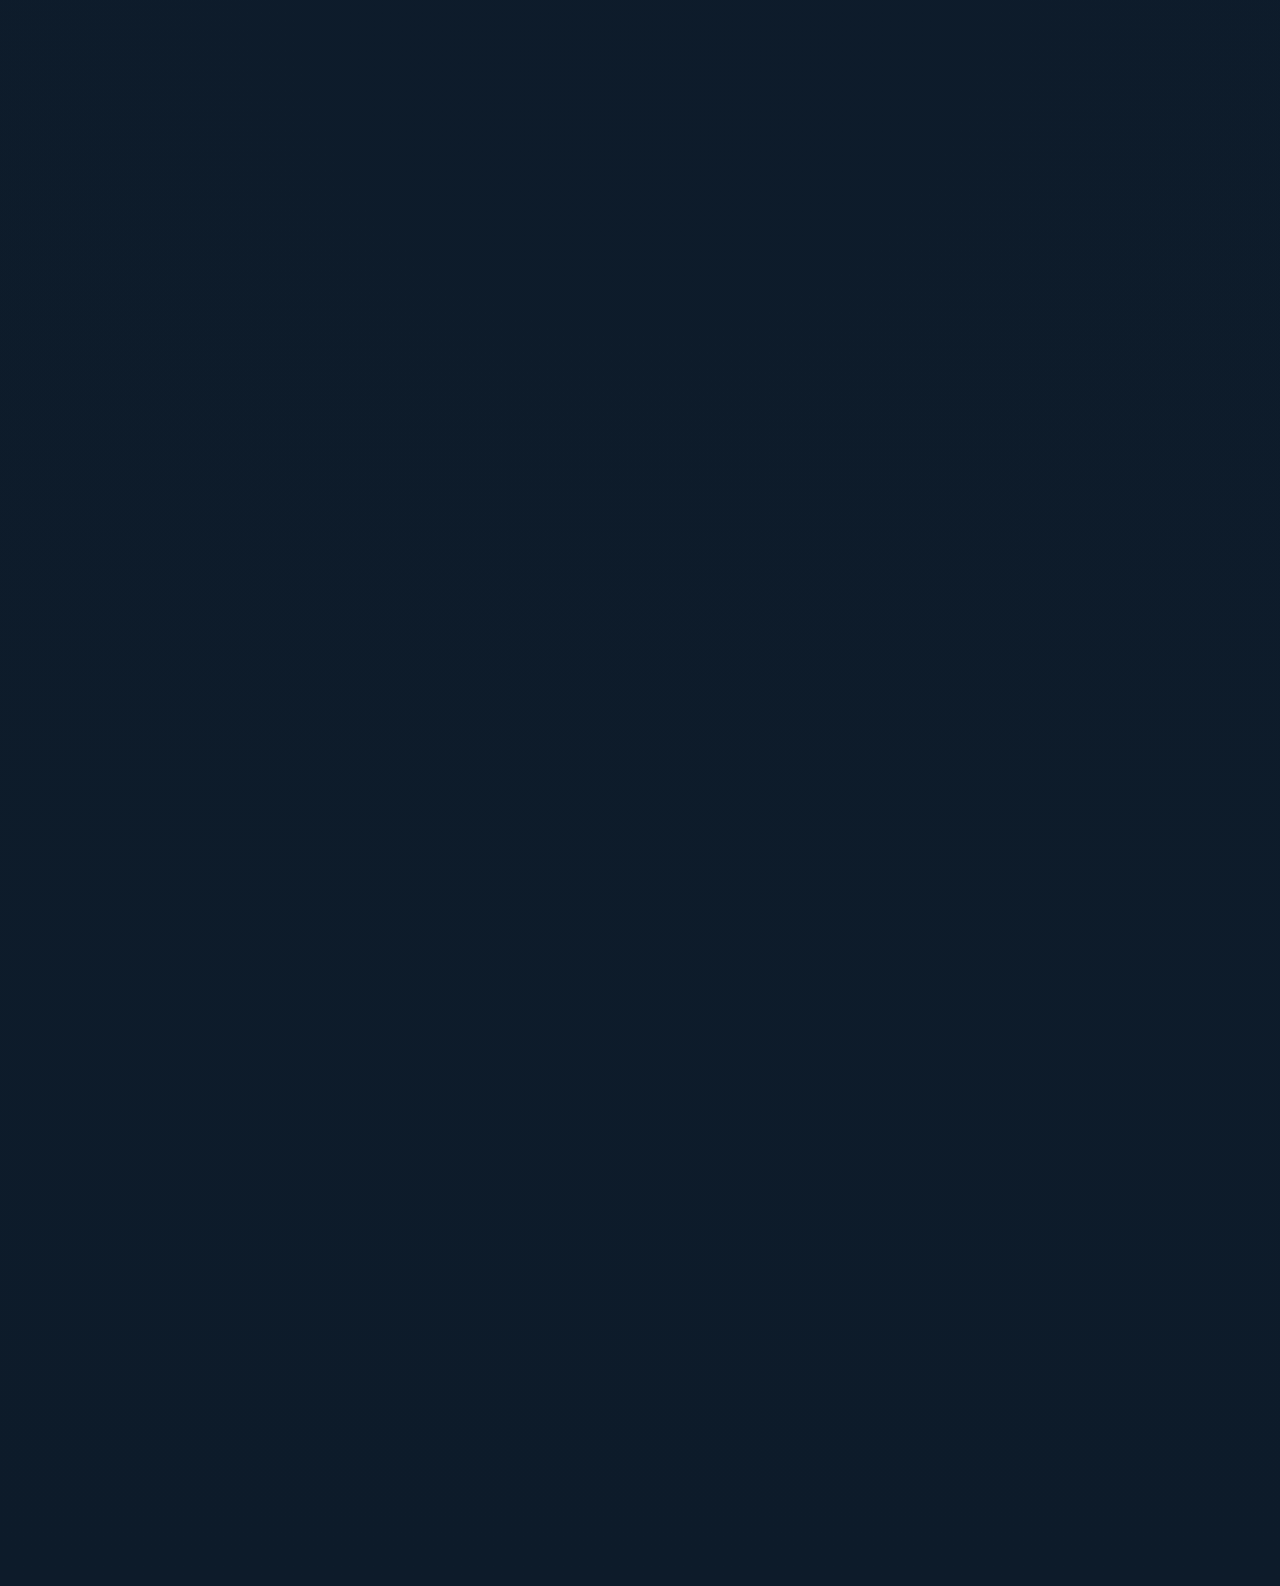
==== commit e7d93966: "Center page-hero eyebrow on mobile Drop the leading dash from the centred page-hero eyebrow on mobil" ====
--- a/index.html
+++ b/index.html
@@ -541,7 +541,7 @@
 }
 
 </style>
-<link rel="stylesheet" href="site_v4blend.css?v=25">
+<link rel="stylesheet" href="site_v4blend.css?v=26">
   <link rel="icon" type="image/x-icon" href="favicon.ico">
   <link rel="icon" type="image/svg+xml" href="favicon.svg">
   <link rel="apple-touch-icon" sizes="192x192" href="favicon-192.png">
--- a/site_v4blend.css
+++ b/site_v4blend.css
@@ -1760,3 +1760,14 @@
   font-family:inherit !important;
   font-style:normal !important;
 }
+
+/* ============================================================
+   Mobile page-hero eyebrow centering: drop the leading dash so the
+   label itself is centred, not "dash + label" (which pushed the text
+   right of centre). Applies to every subpage hero.
+   ============================================================ */
+@media (max-width:900px){
+  .page-hero{text-align:center;}
+  .page-hero .eyebrow{justify-content:center;}
+  .page-hero .eyebrow::before{display:none !important;}
+}
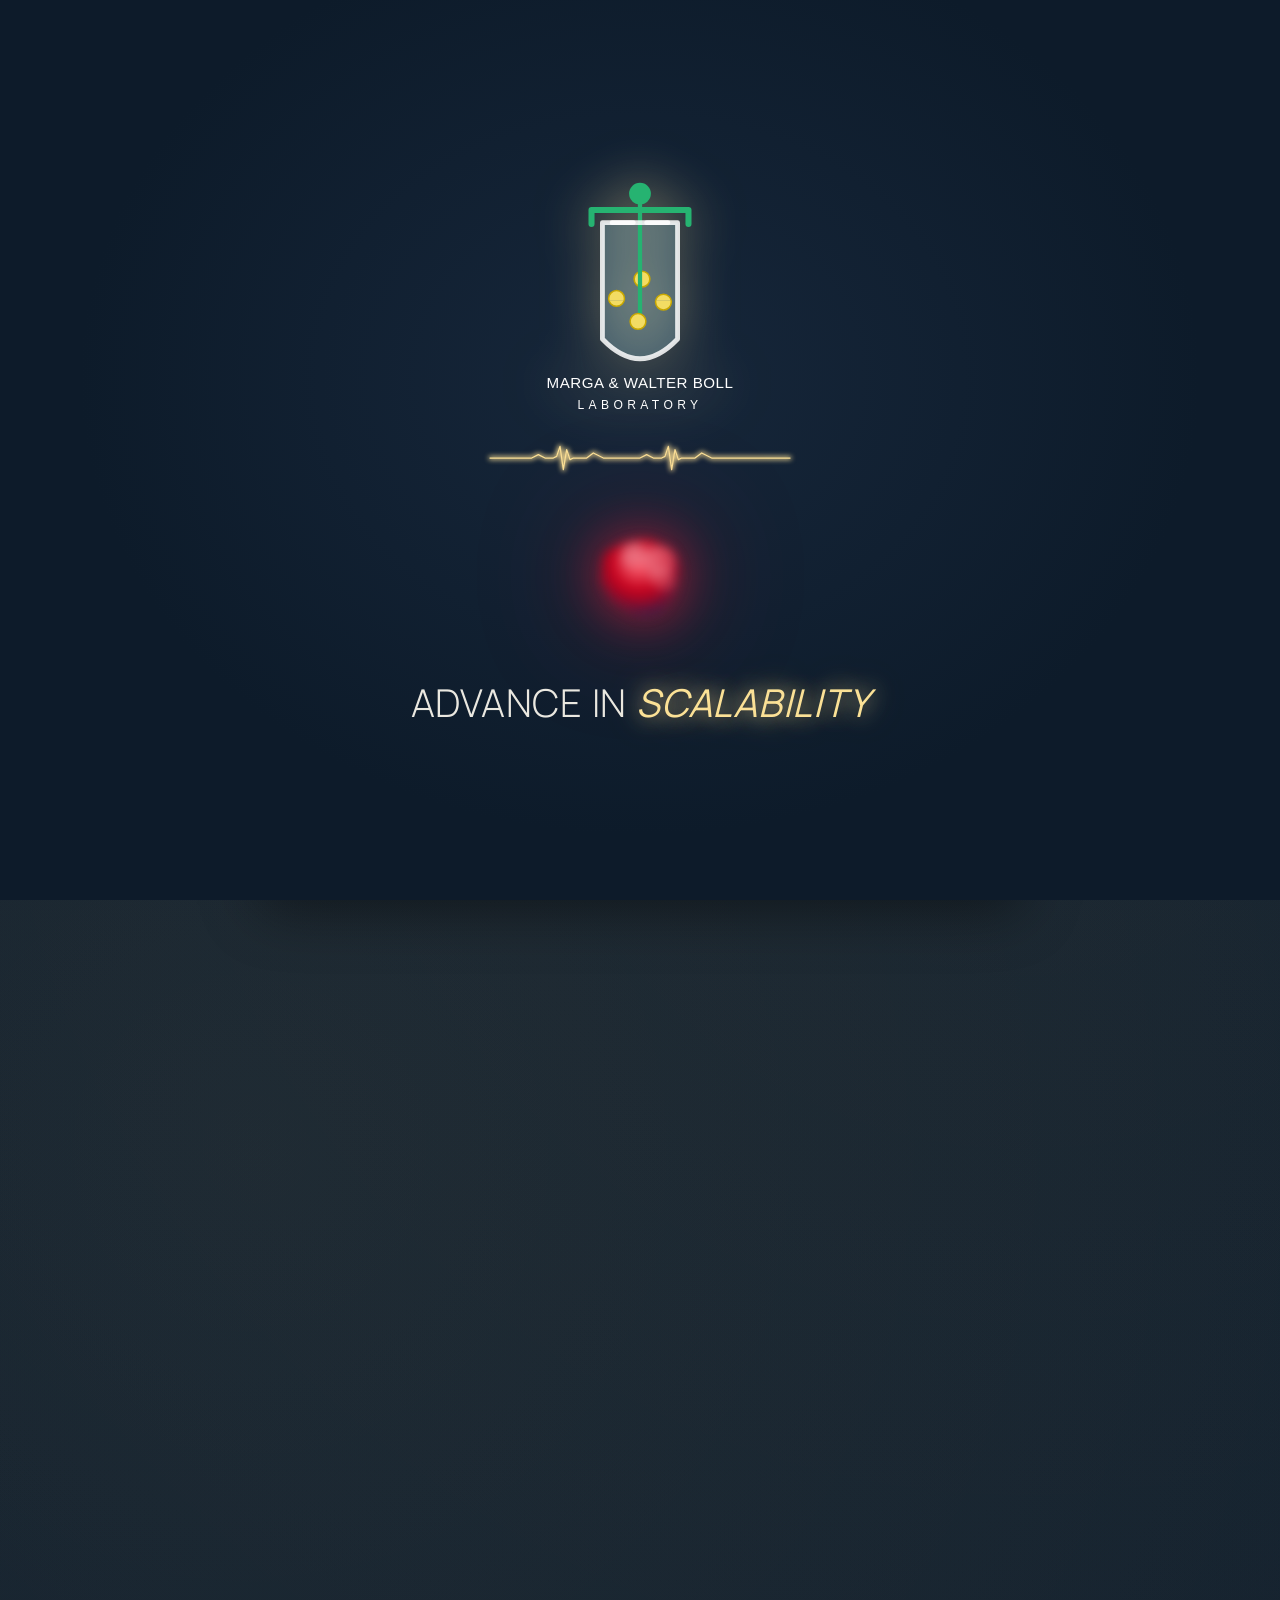
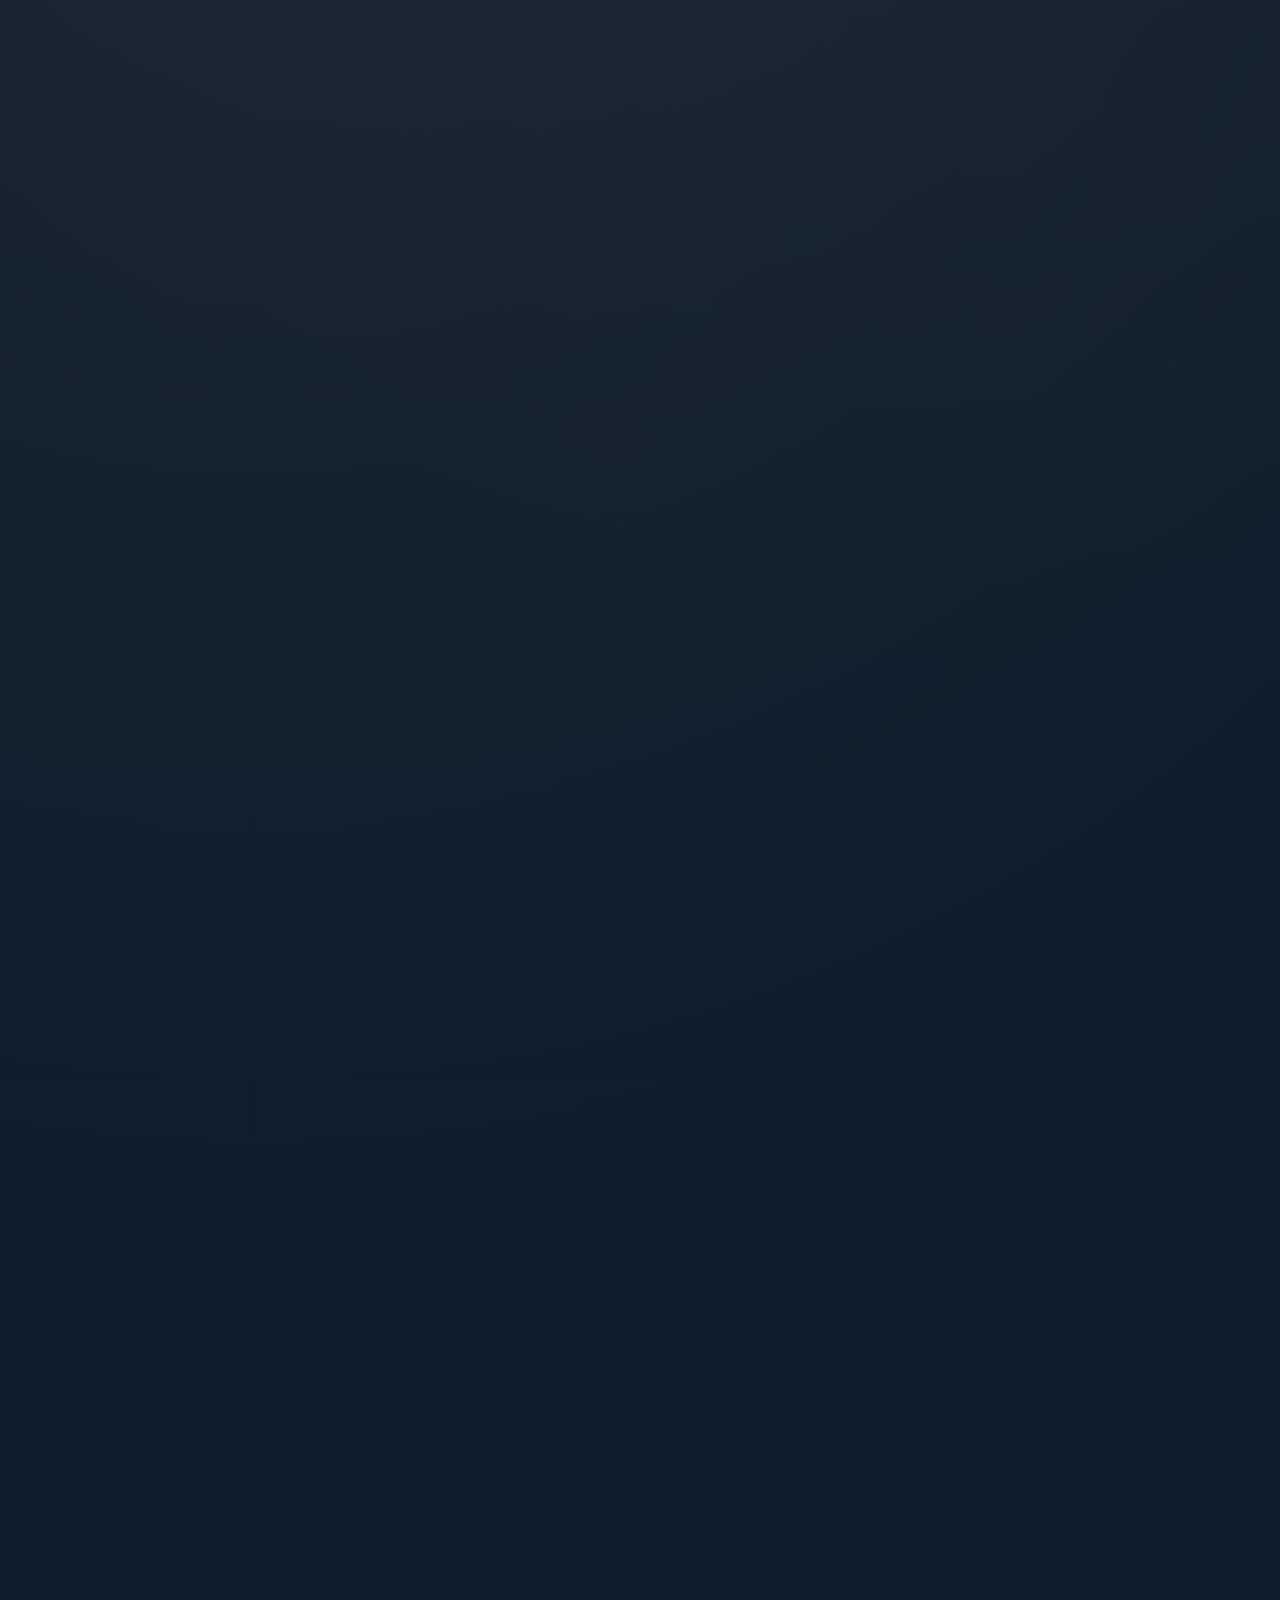
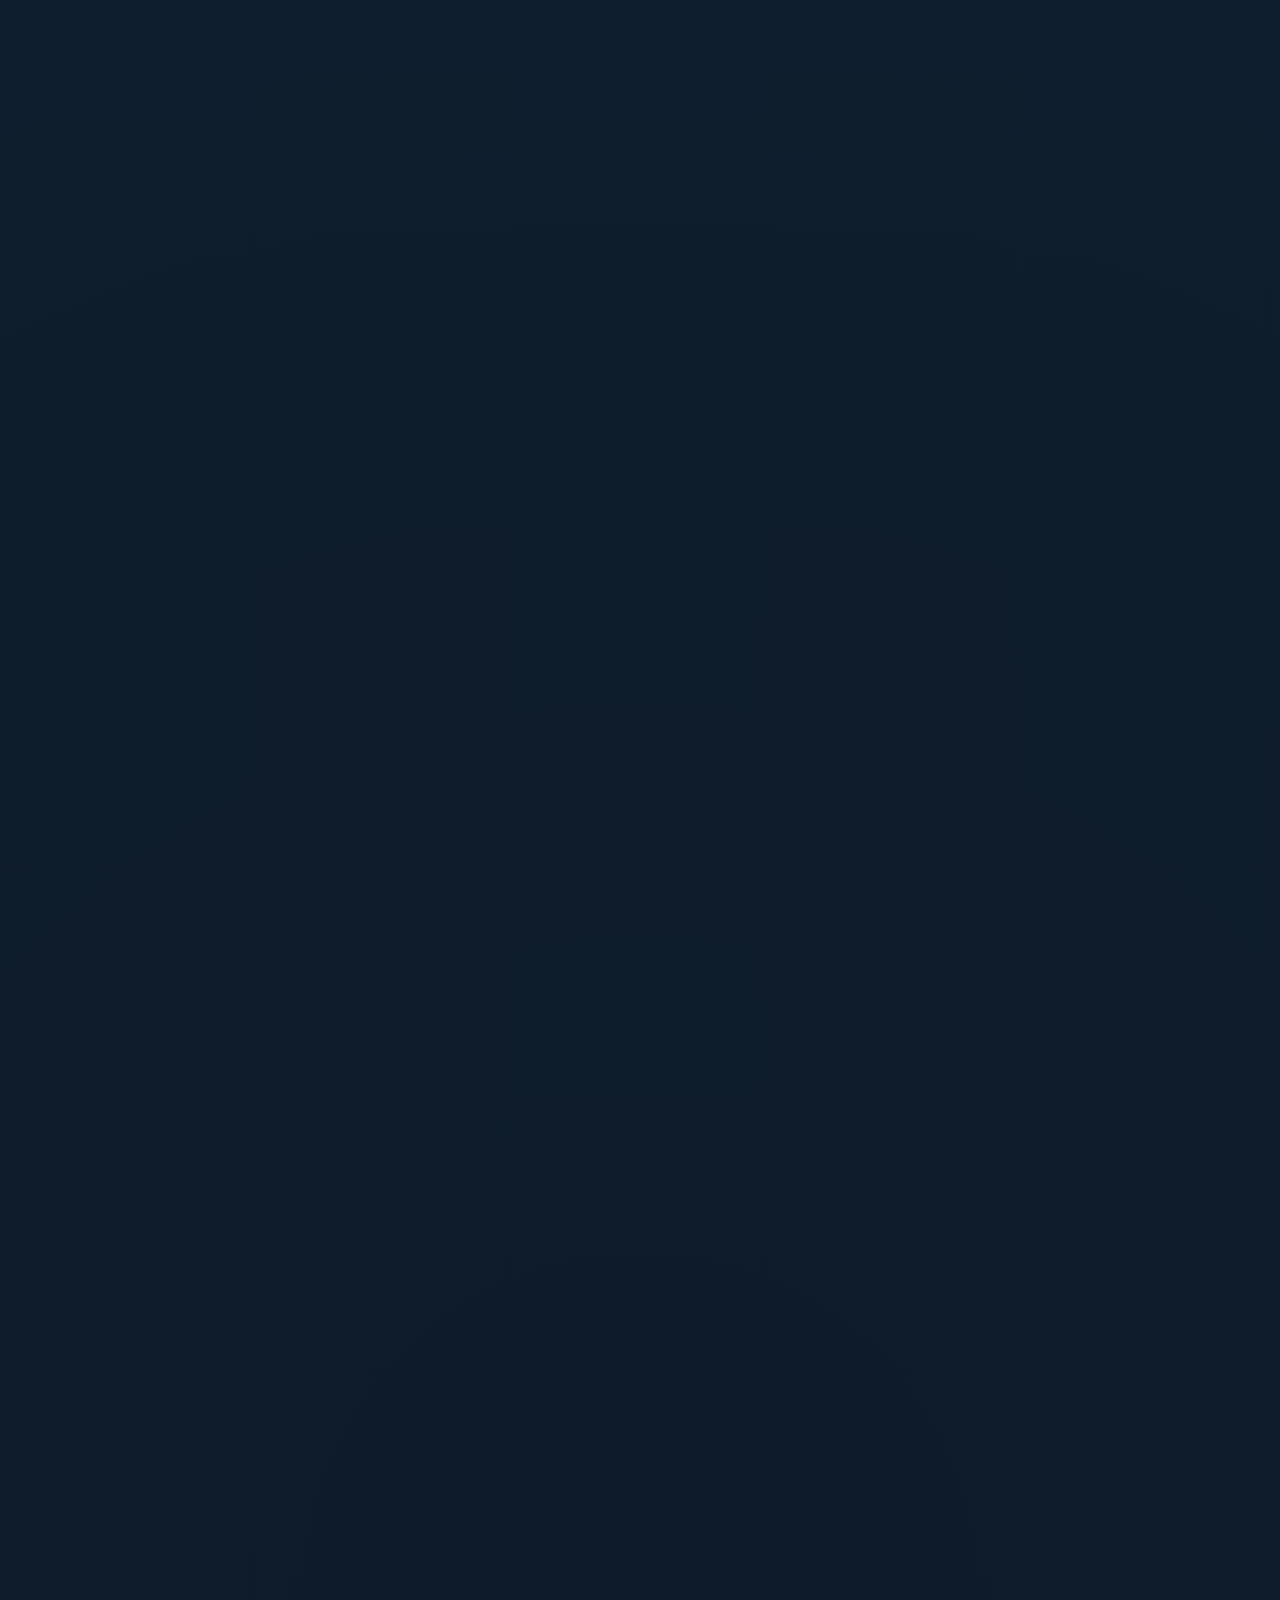
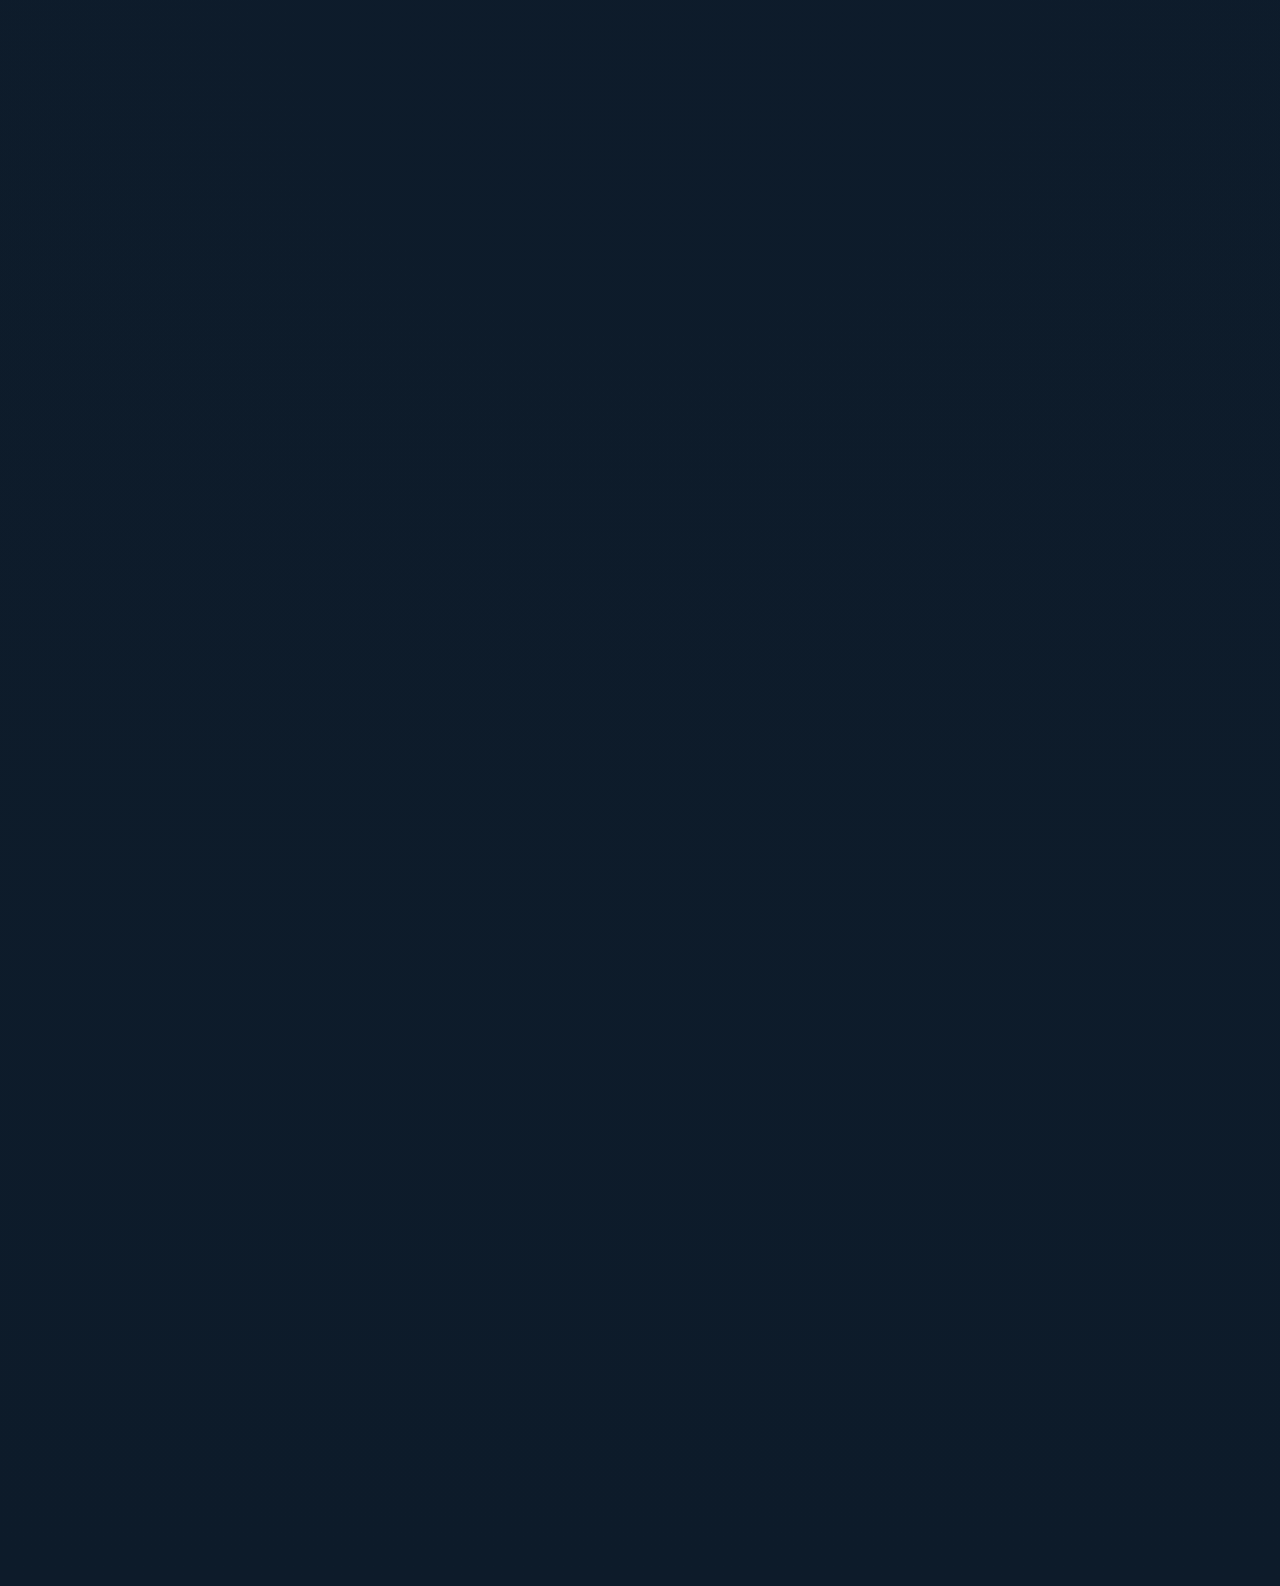
==== commit edcb6661: "Fix R&D heading overflow on mobile Long split-section headings (e.g. "Microfluidic encapsulation") w" ====
--- a/index.html
+++ b/index.html
@@ -541,7 +541,7 @@
 }
 
 </style>
-<link rel="stylesheet" href="site_v4blend.css?v=26">
+<link rel="stylesheet" href="site_v4blend.css?v=27">
   <link rel="icon" type="image/x-icon" href="favicon.ico">
   <link rel="icon" type="image/svg+xml" href="favicon.svg">
   <link rel="apple-touch-icon" sizes="192x192" href="favicon-192.png">
--- a/site_v4blend.css
+++ b/site_v4blend.css
@@ -1771,3 +1771,17 @@
   .page-hero .eyebrow{justify-content:center;}
   .page-hero .eyebrow::before{display:none !important;}
 }
+
+/* ============================================================
+   Mobile: never force split-section headings onto one line — the
+   nowrap made long titles (e.g. "Microfluidic encapsulation")
+   overflow the viewport and get clipped. Let them wrap/break.
+   ============================================================ */
+@media (max-width:900px){
+  .split-sec .split-prose h3:not(#_){
+    white-space:normal !important;
+    overflow-wrap:break-word;
+    word-break:break-word;
+    max-width:100% !important;
+  }
+}
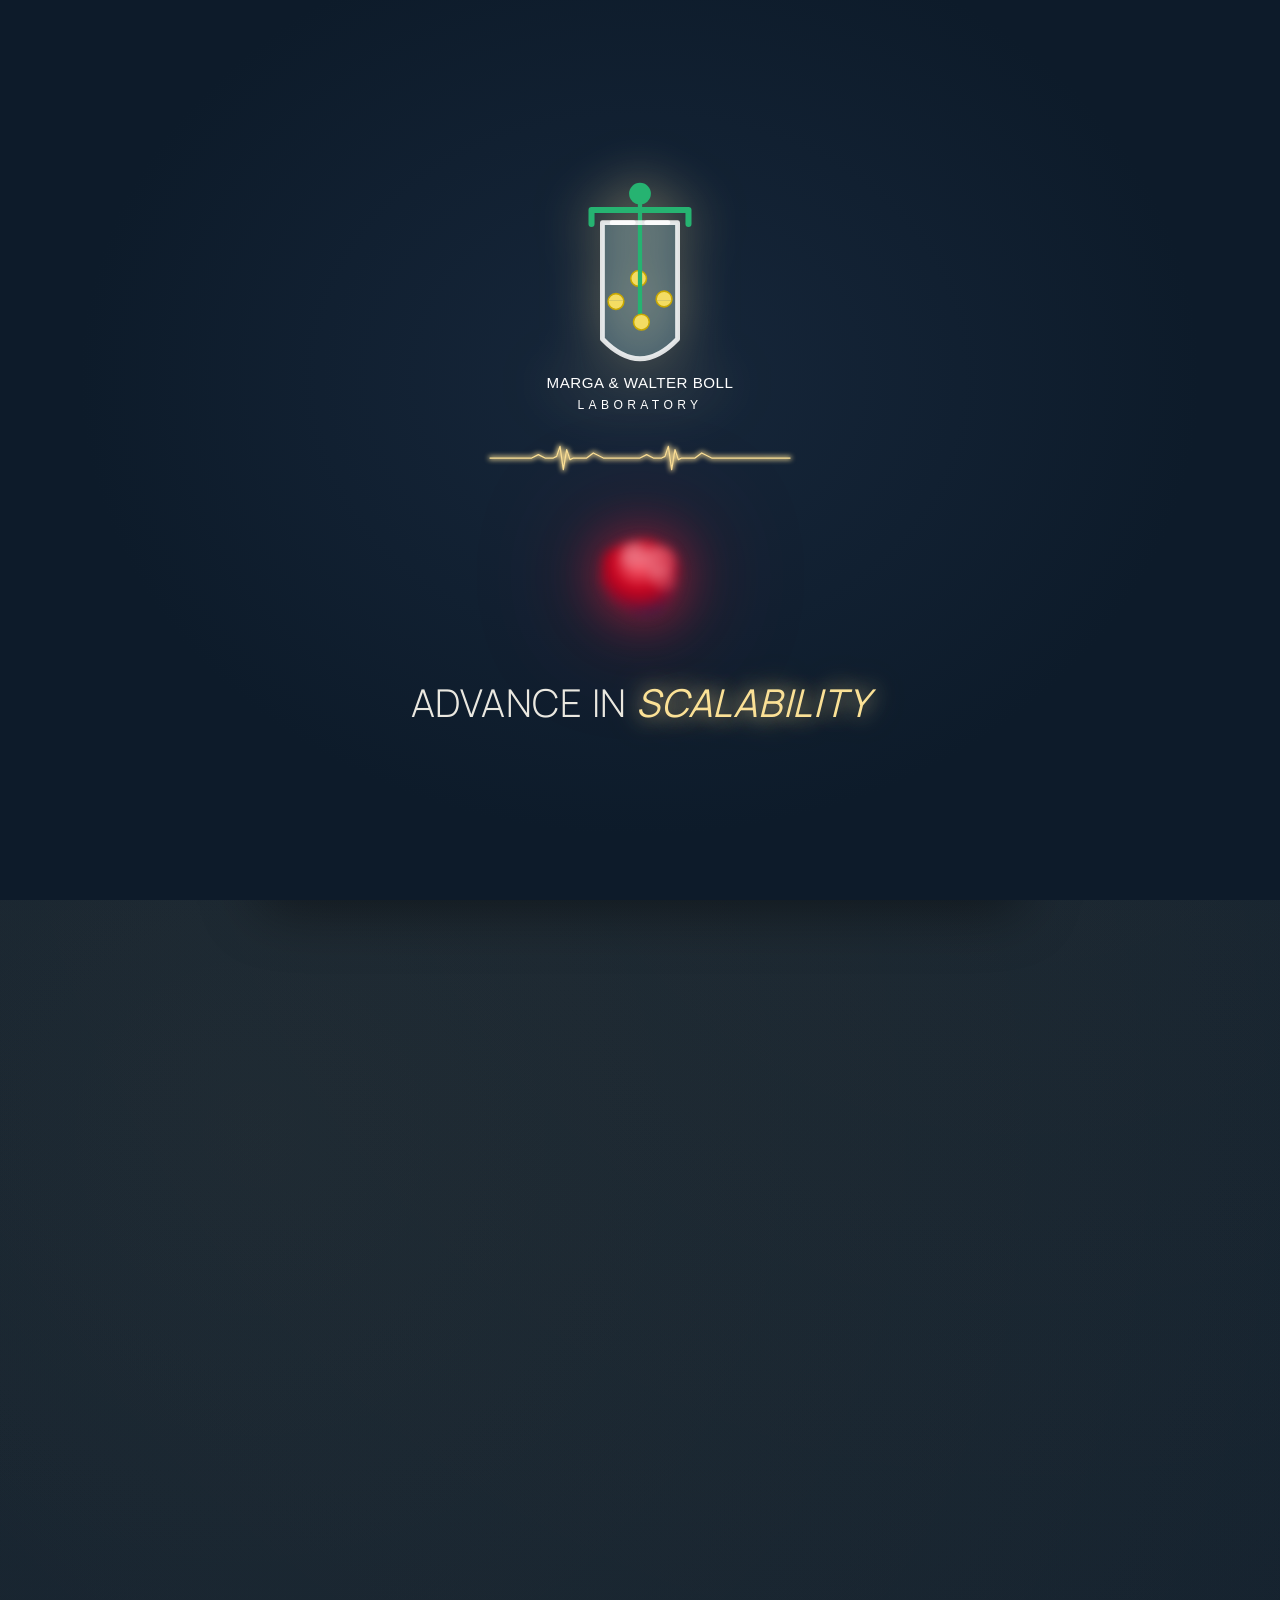
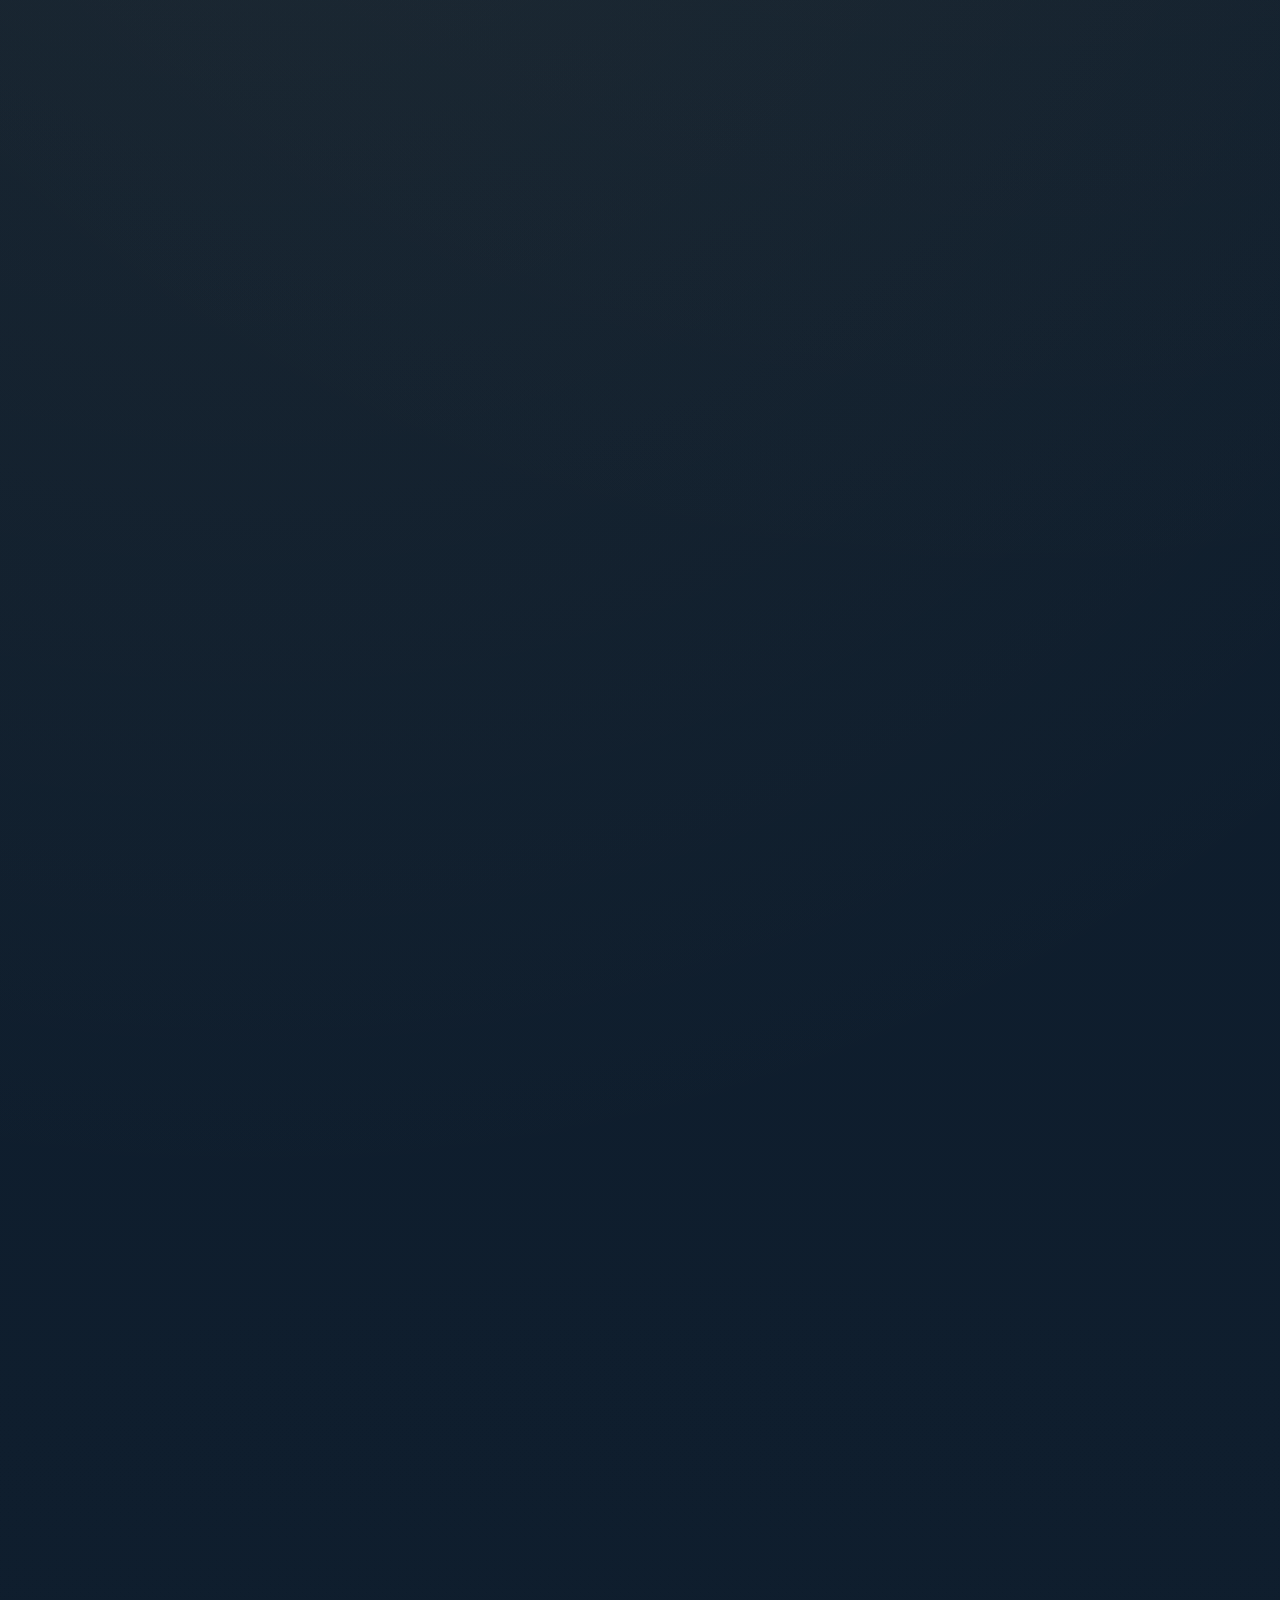
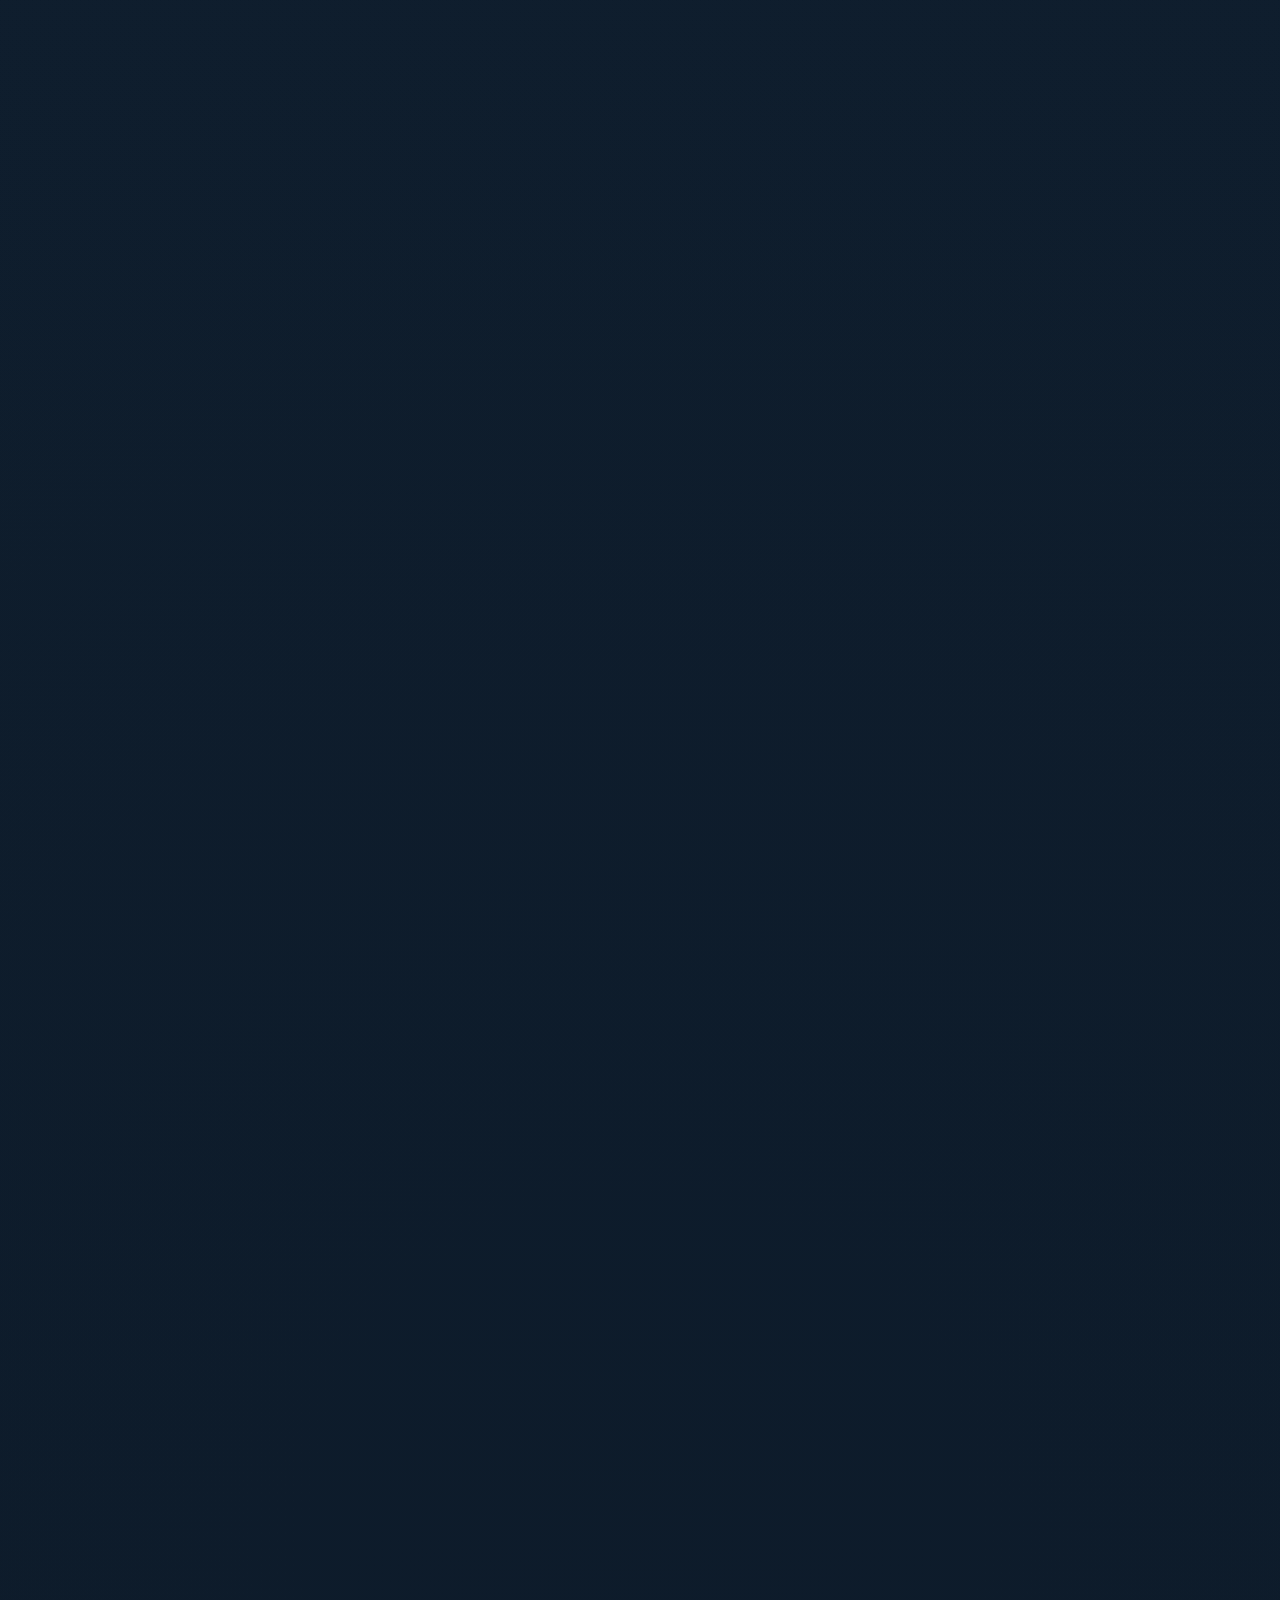
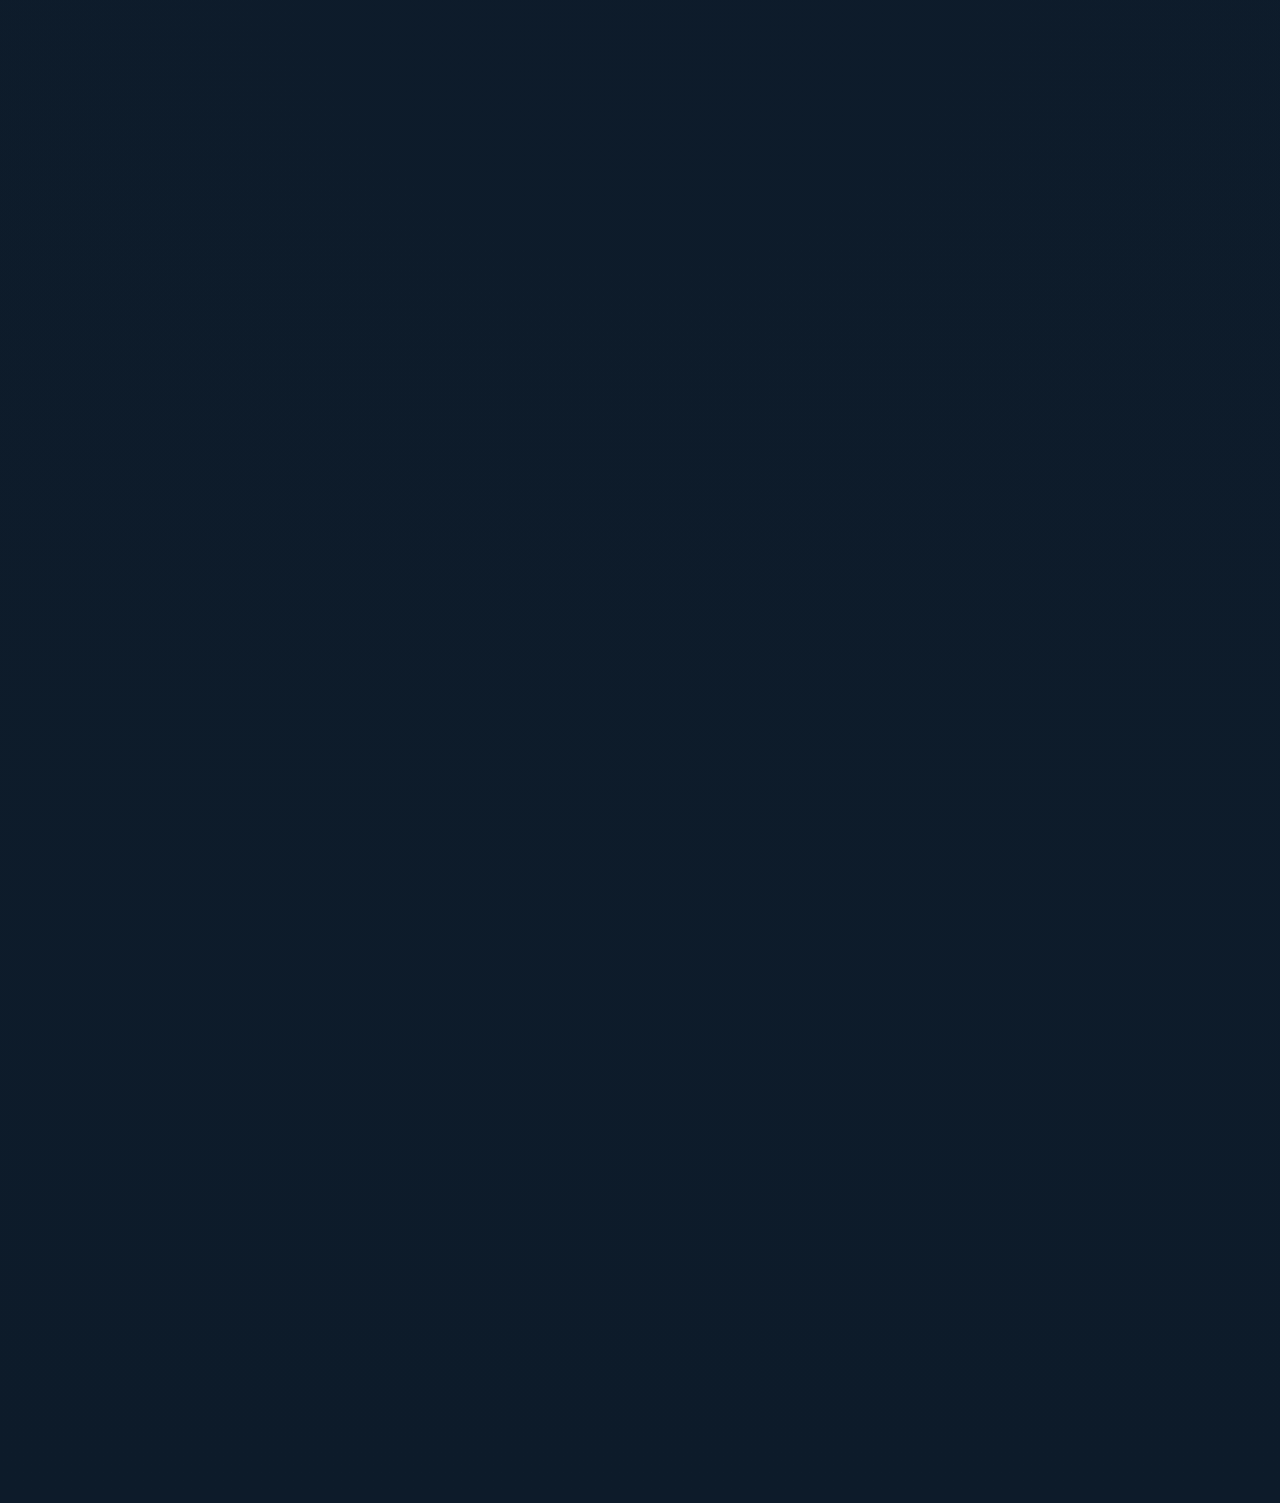
==== commit f265dbbf: "Make all headings serif for a consistent two-font system Some headings (h3.subhead, legal h3) render" ====
--- a/index.html
+++ b/index.html
@@ -541,7 +541,7 @@
 }
 
 </style>
-<link rel="stylesheet" href="site_v4blend.css?v=27">
+<link rel="stylesheet" href="site_v4blend.css?v=28">
   <link rel="icon" type="image/x-icon" href="favicon.ico">
   <link rel="icon" type="image/svg+xml" href="favicon.svg">
   <link rel="apple-touch-icon" sizes="192x192" href="favicon-192.png">
--- a/site_v4blend.css
+++ b/site_v4blend.css
@@ -1744,6 +1744,9 @@
 }
 body .display:not(#_),
 body .display *:not(#_),
+body h1:not(#_), body h1 *:not(#_),
+body h2:not(#_), body h2 *:not(#_),
+body h3:not(#_), body h3 *:not(#_),
 body .card h3:not(#_){
   font-family:var(--serif,"Cormorant Garamond",Georgia,serif)!important;
 }
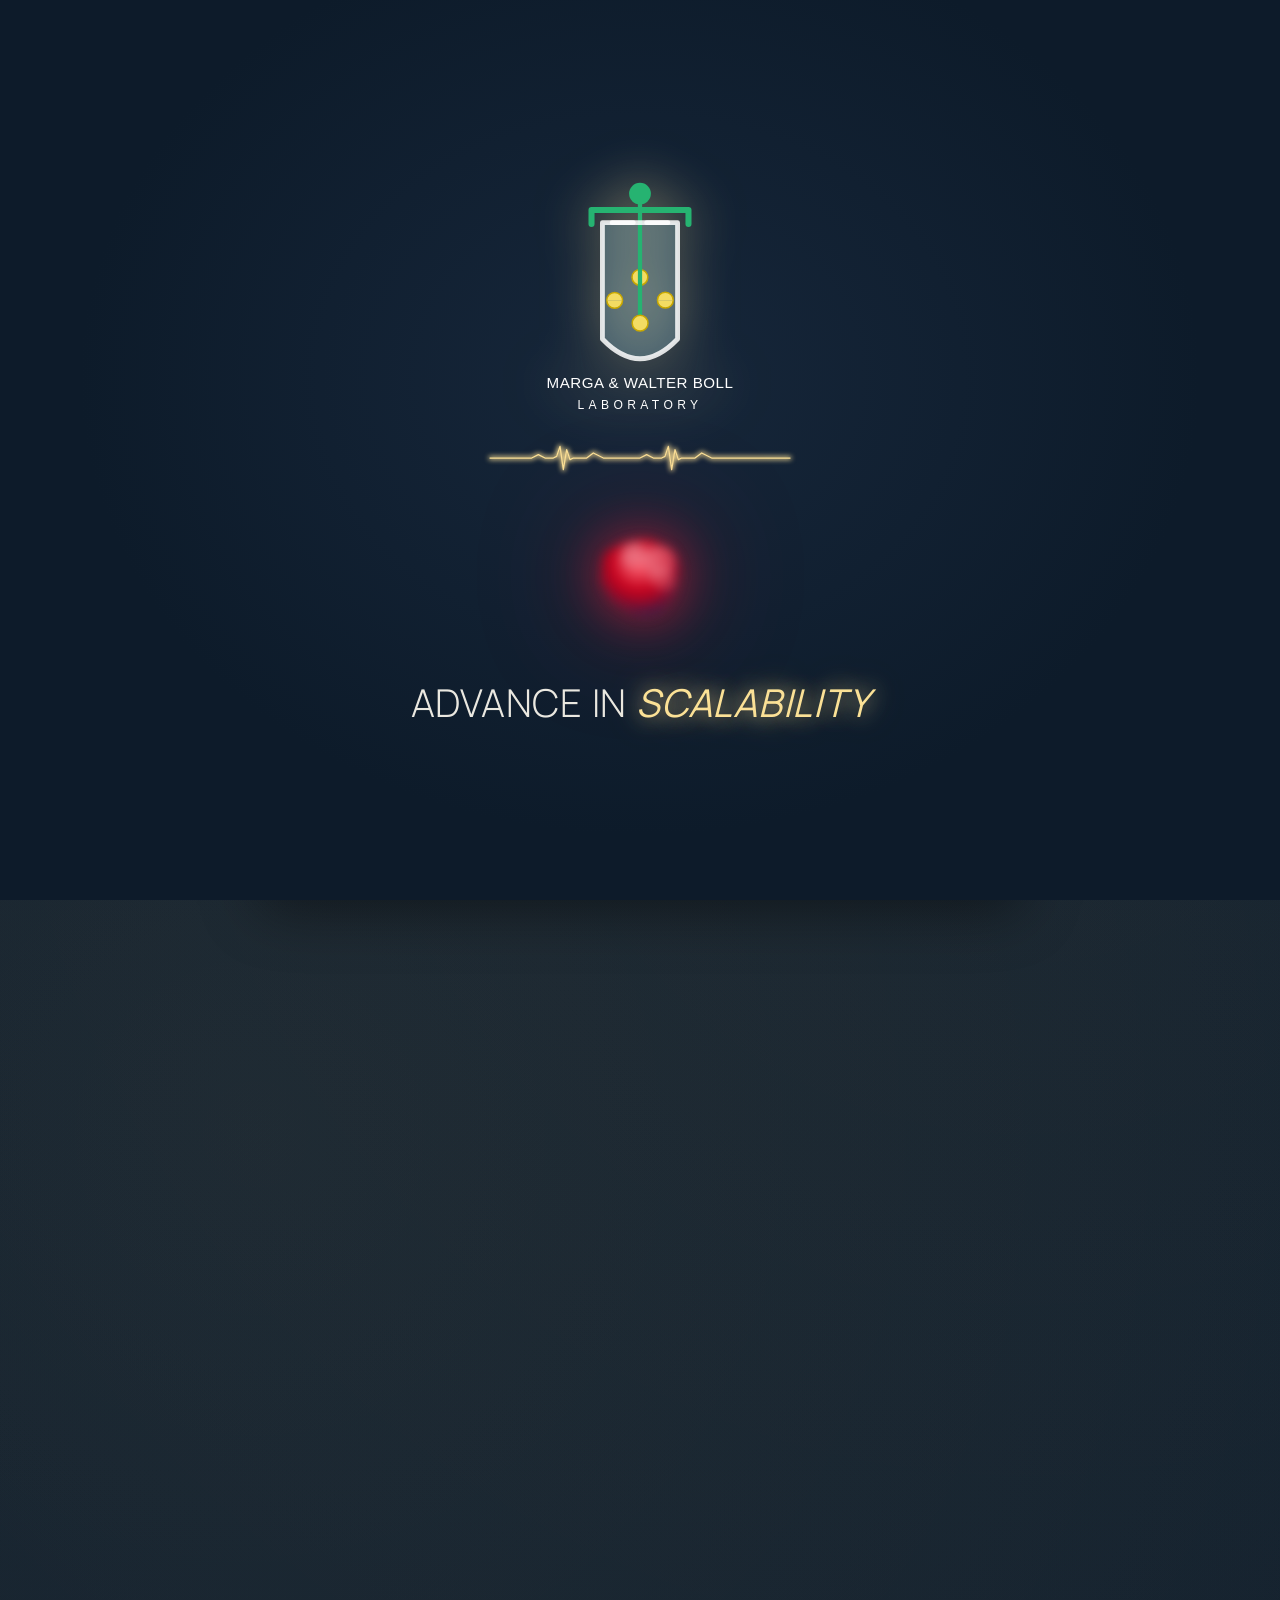
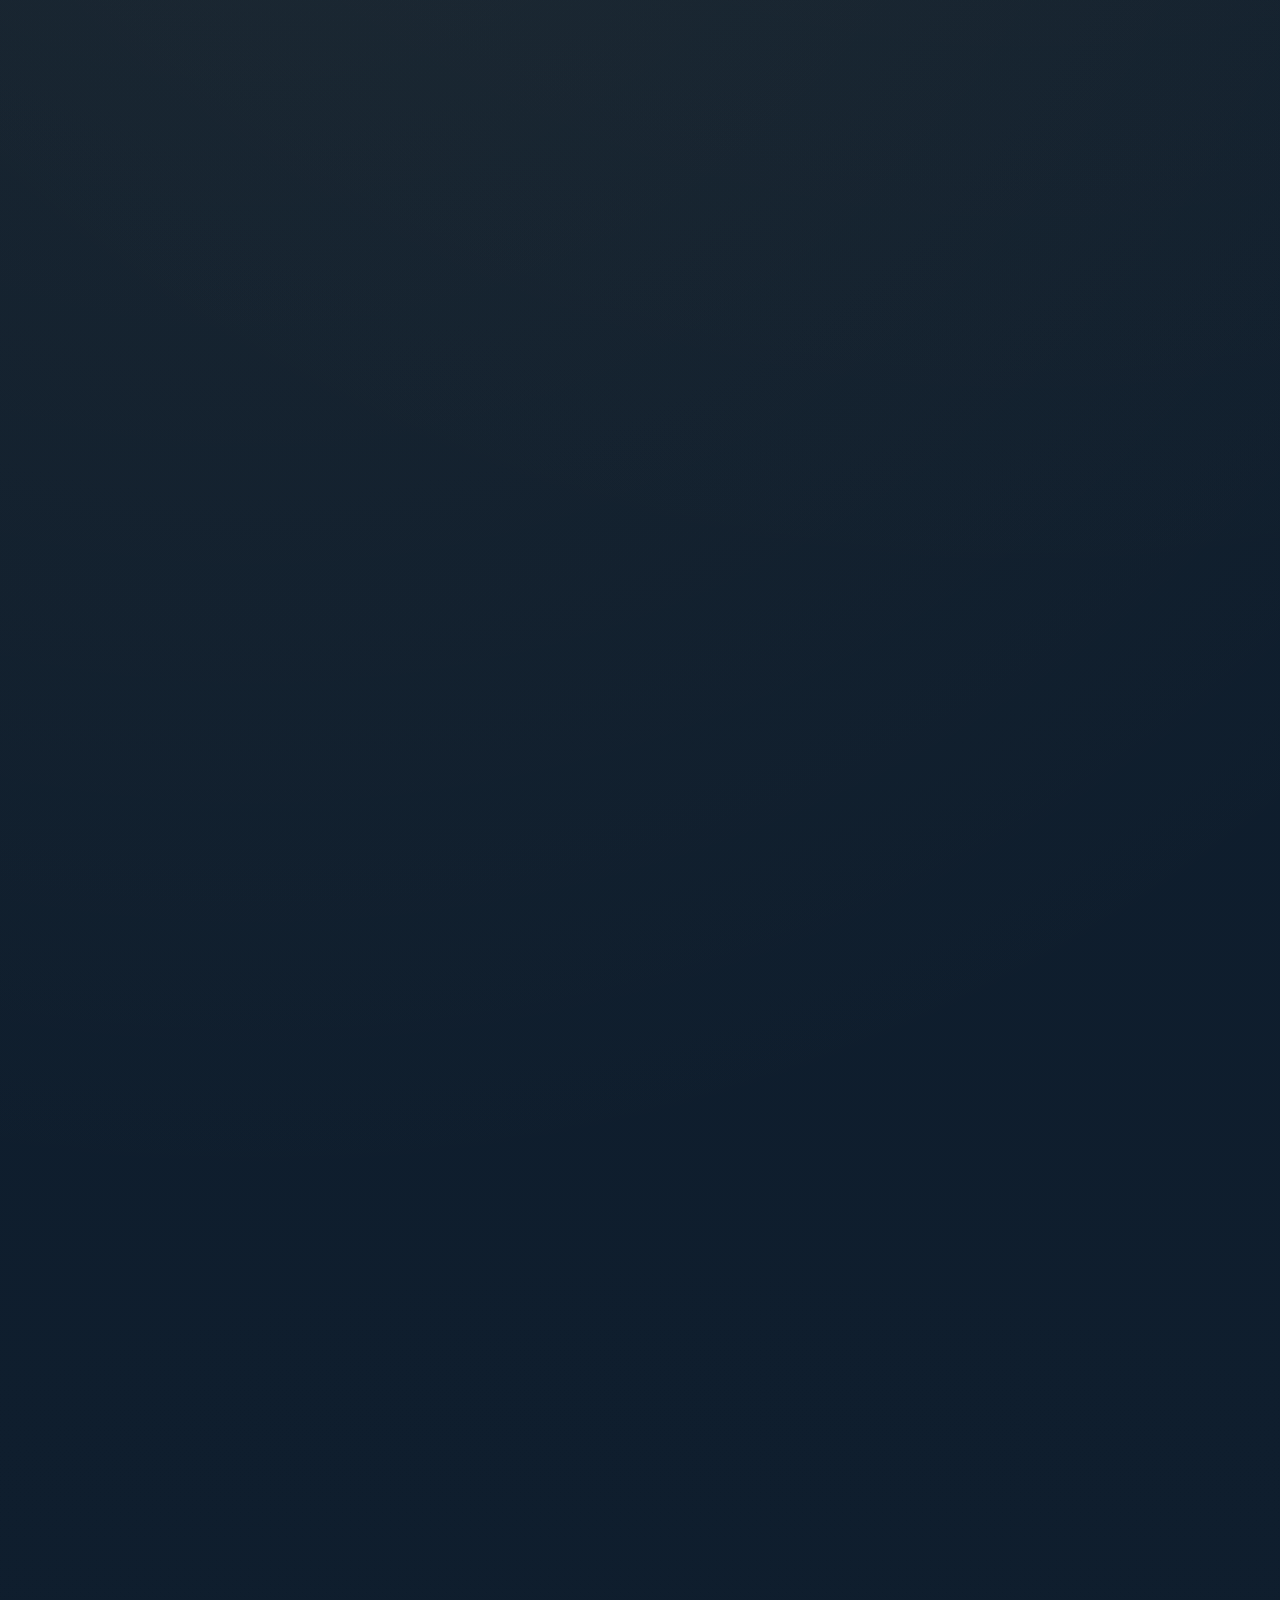
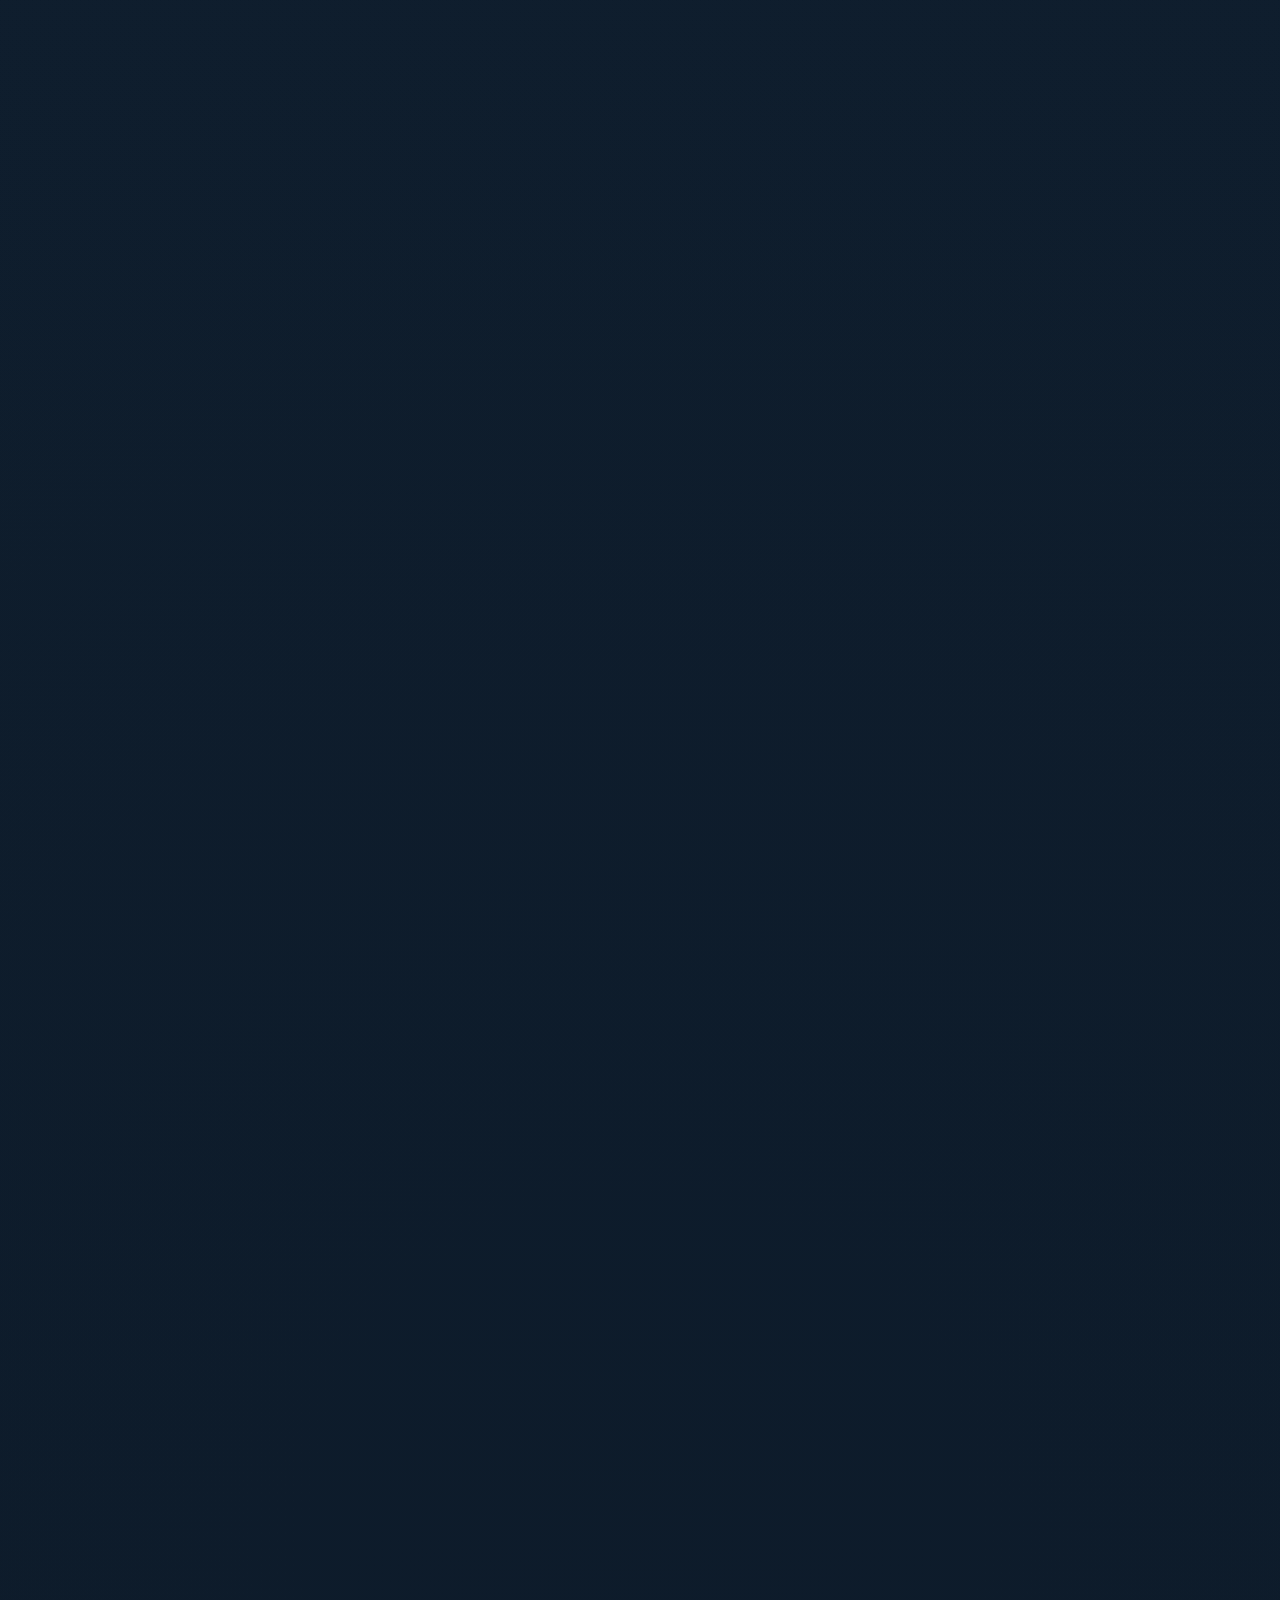
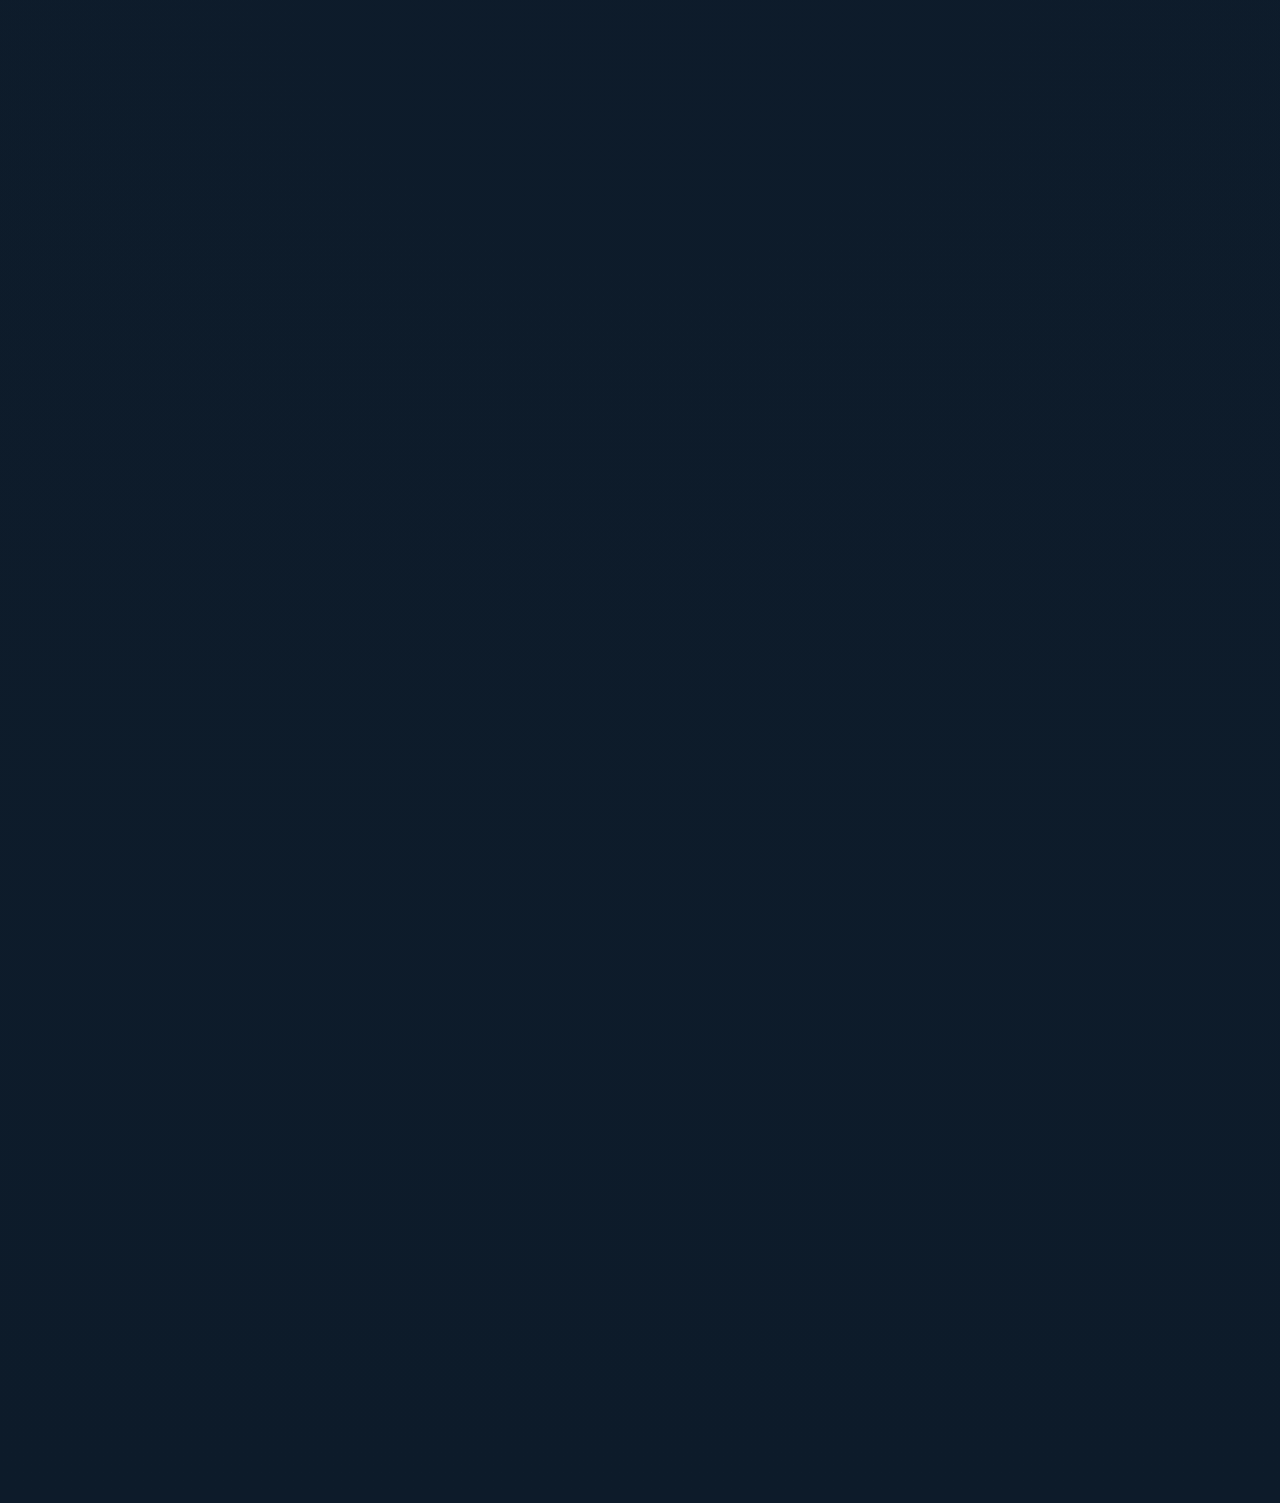
==== commit b08b8d4c: "Obfuscate emails as "[at]" plain text to deter scraping Replace every email (18 across team, contact" ====
--- a/index.html
+++ b/index.html
@@ -541,7 +541,7 @@
 }
 
 </style>
-<link rel="stylesheet" href="site_v4blend.css?v=28">
+<link rel="stylesheet" href="site_v4blend.css?v=29">
   <link rel="icon" type="image/x-icon" href="favicon.ico">
   <link rel="icon" type="image/svg+xml" href="favicon.svg">
   <link rel="apple-touch-icon" sizes="192x192" href="favicon-192.png">
@@ -1084,8 +1084,8 @@
       <div>
         <h4>Contact</h4>
         <ul>
-          <li><a href="mailto:kurt.pfannkuche@uni-koeln.de">kurt.pfannkuche@uni-koeln.de</a></li>
-          <li><a href="mailto:shamad@uni-koeln.de">shamad@uni-koeln.de</a></li>
+          <li><span>kurt.pfannkuche [at] uni-koeln.de</span></li>
+          <li><span>shamad [at] uni-koeln.de</span></li>
           <li><a href="contact.html">Contact page</a></li>
         </ul>
       </div>
--- a/site_v4blend.css
+++ b/site_v4blend.css
@@ -1788,3 +1788,17 @@
     max-width:100% !important;
   }
 }
+
+/* ============================================================
+   Email addresses shown as plain "[at]" text (bot-obfuscated).
+   In team bios the address sits on its own line above the icons.
+   ============================================================ */
+.bio-contact{flex-wrap:wrap;}
+.bio-email{
+  flex-basis:100%;
+  font-size:.82rem;
+  color:var(--muted);
+  letter-spacing:.01em;
+  margin-bottom:2px;
+  word-break:break-word;
+}
